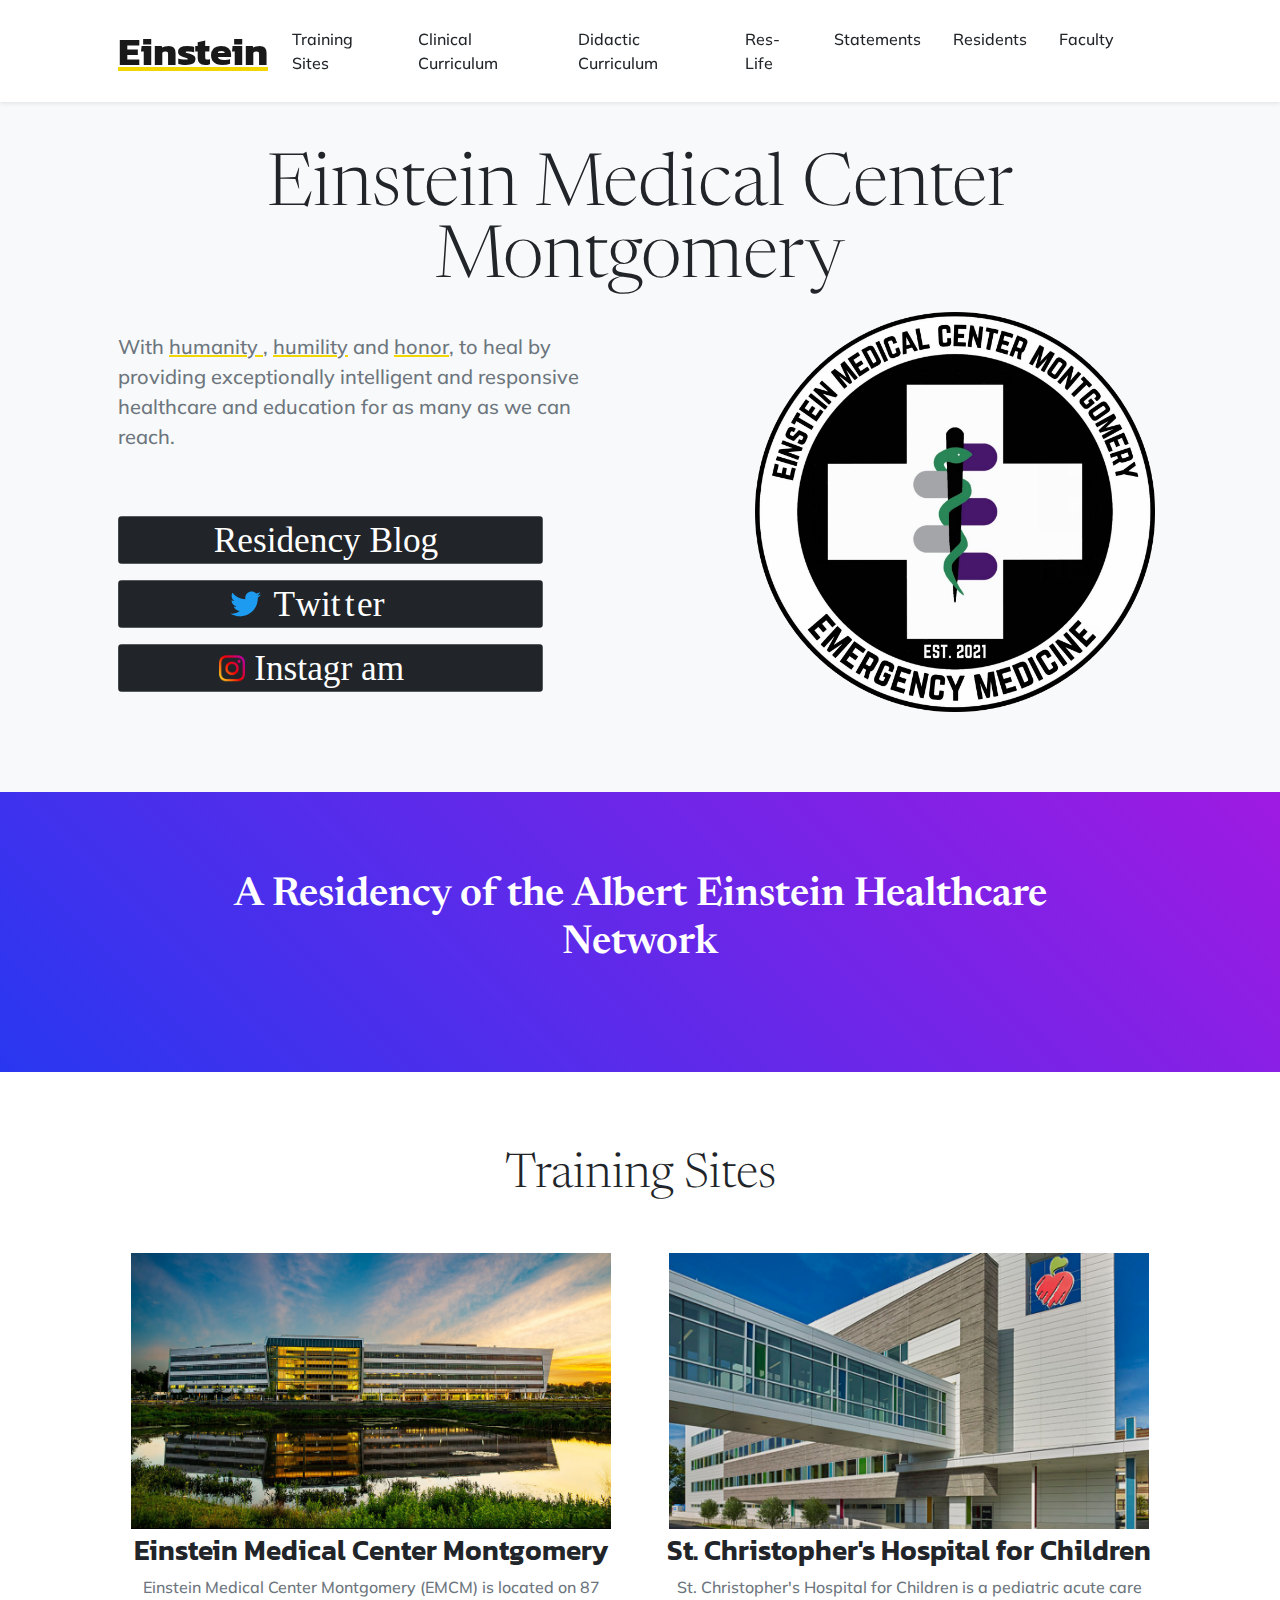
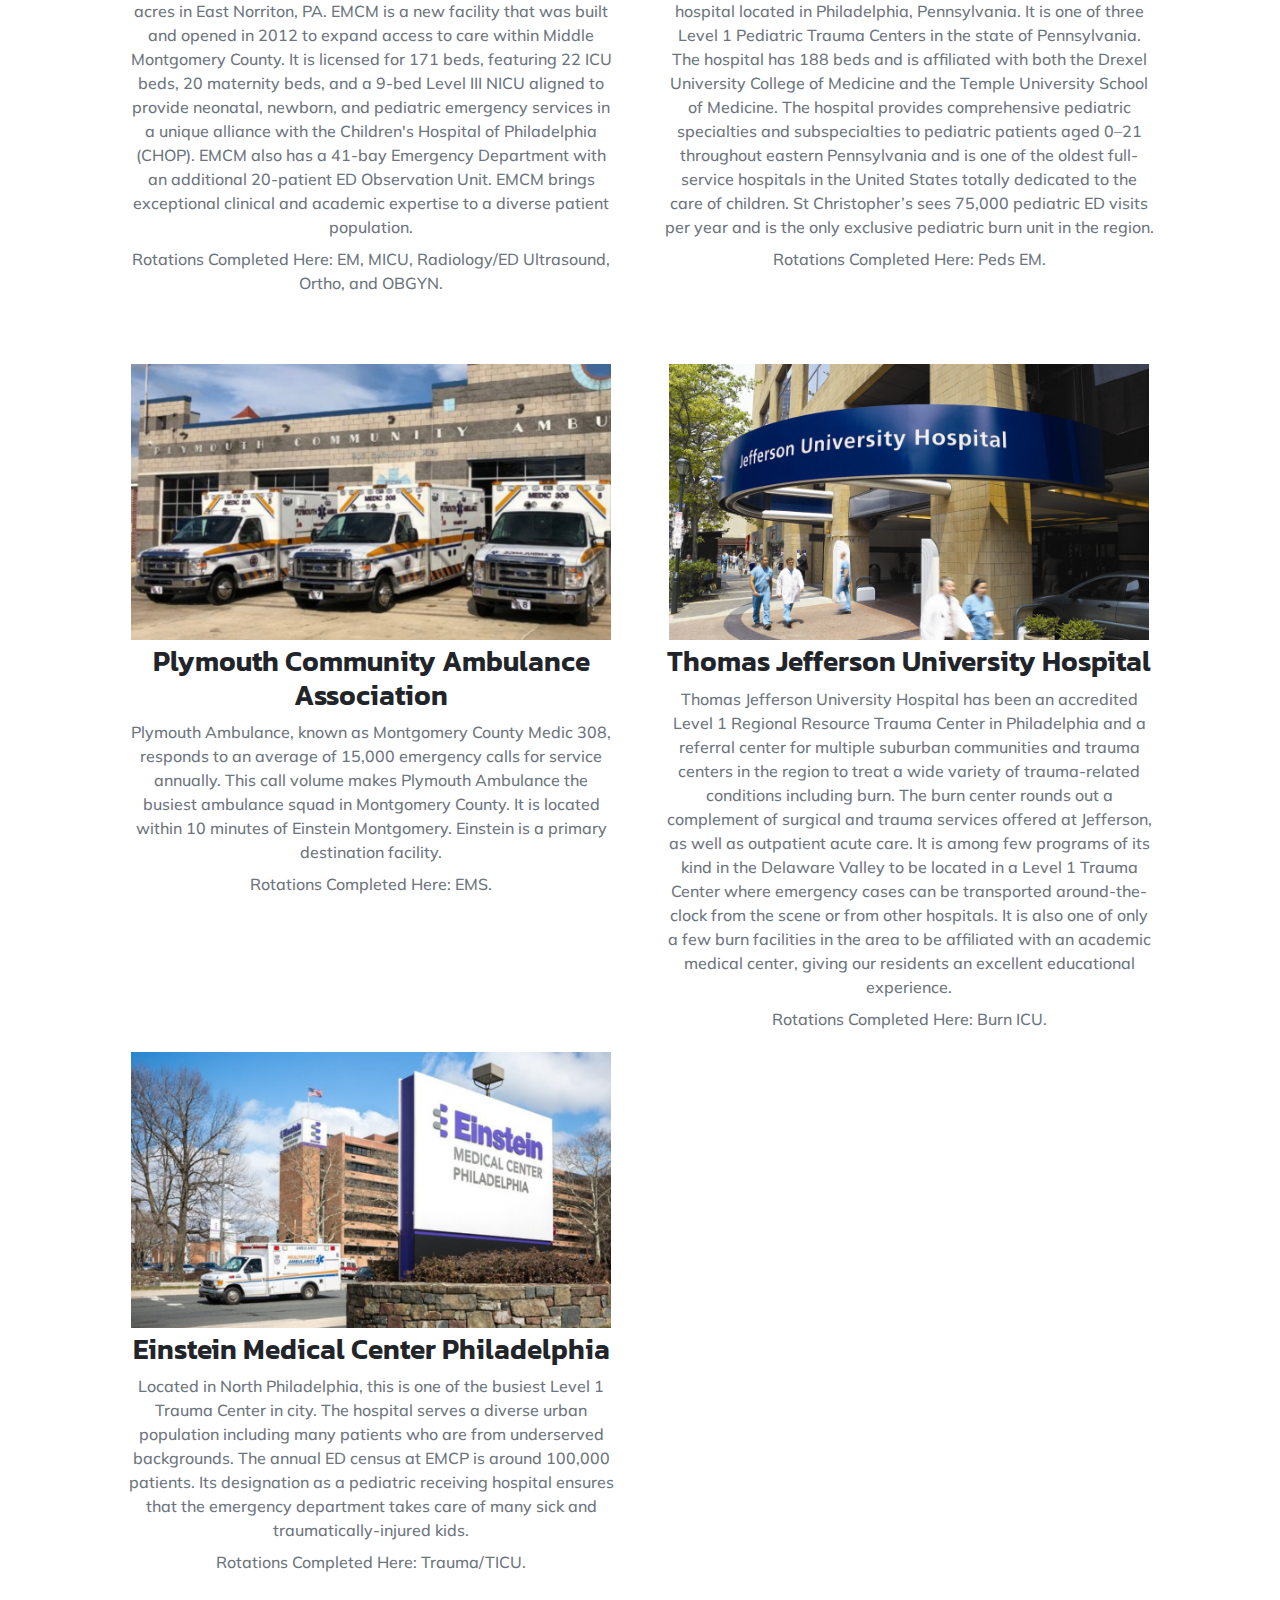
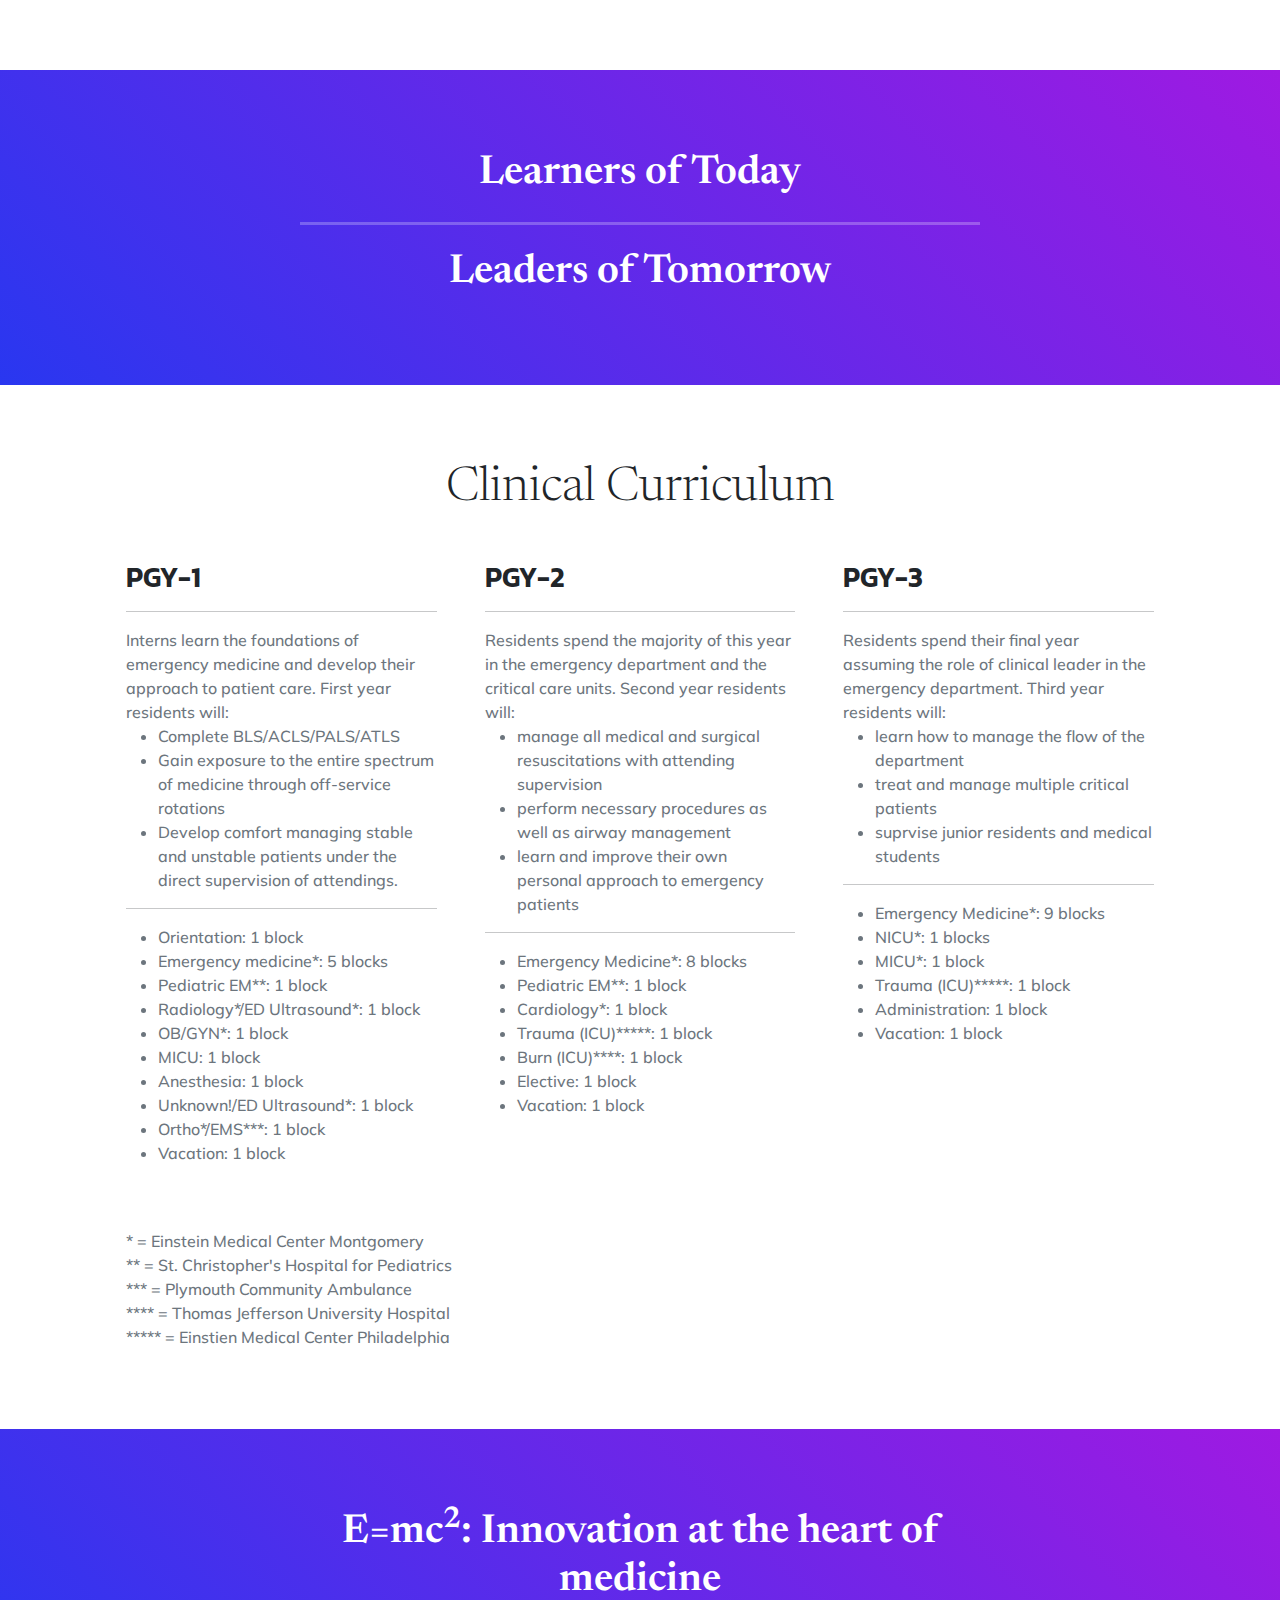
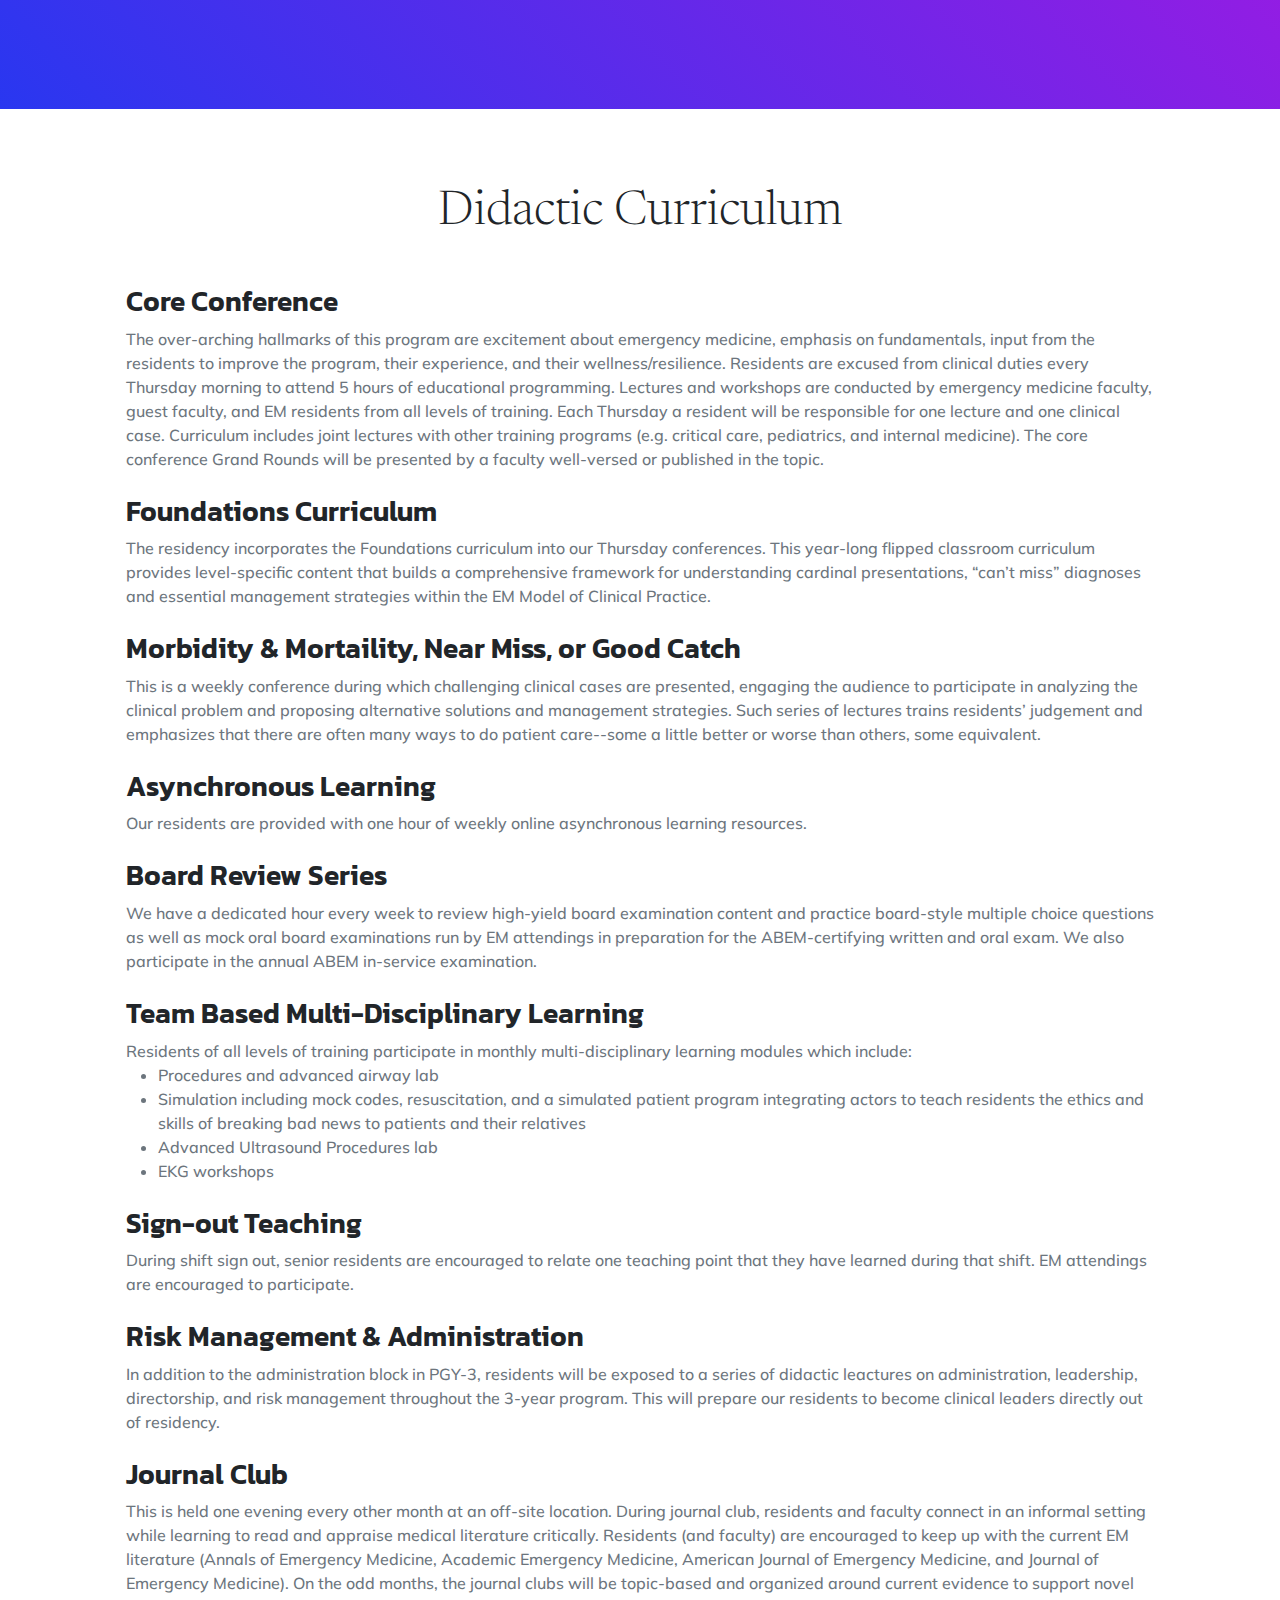
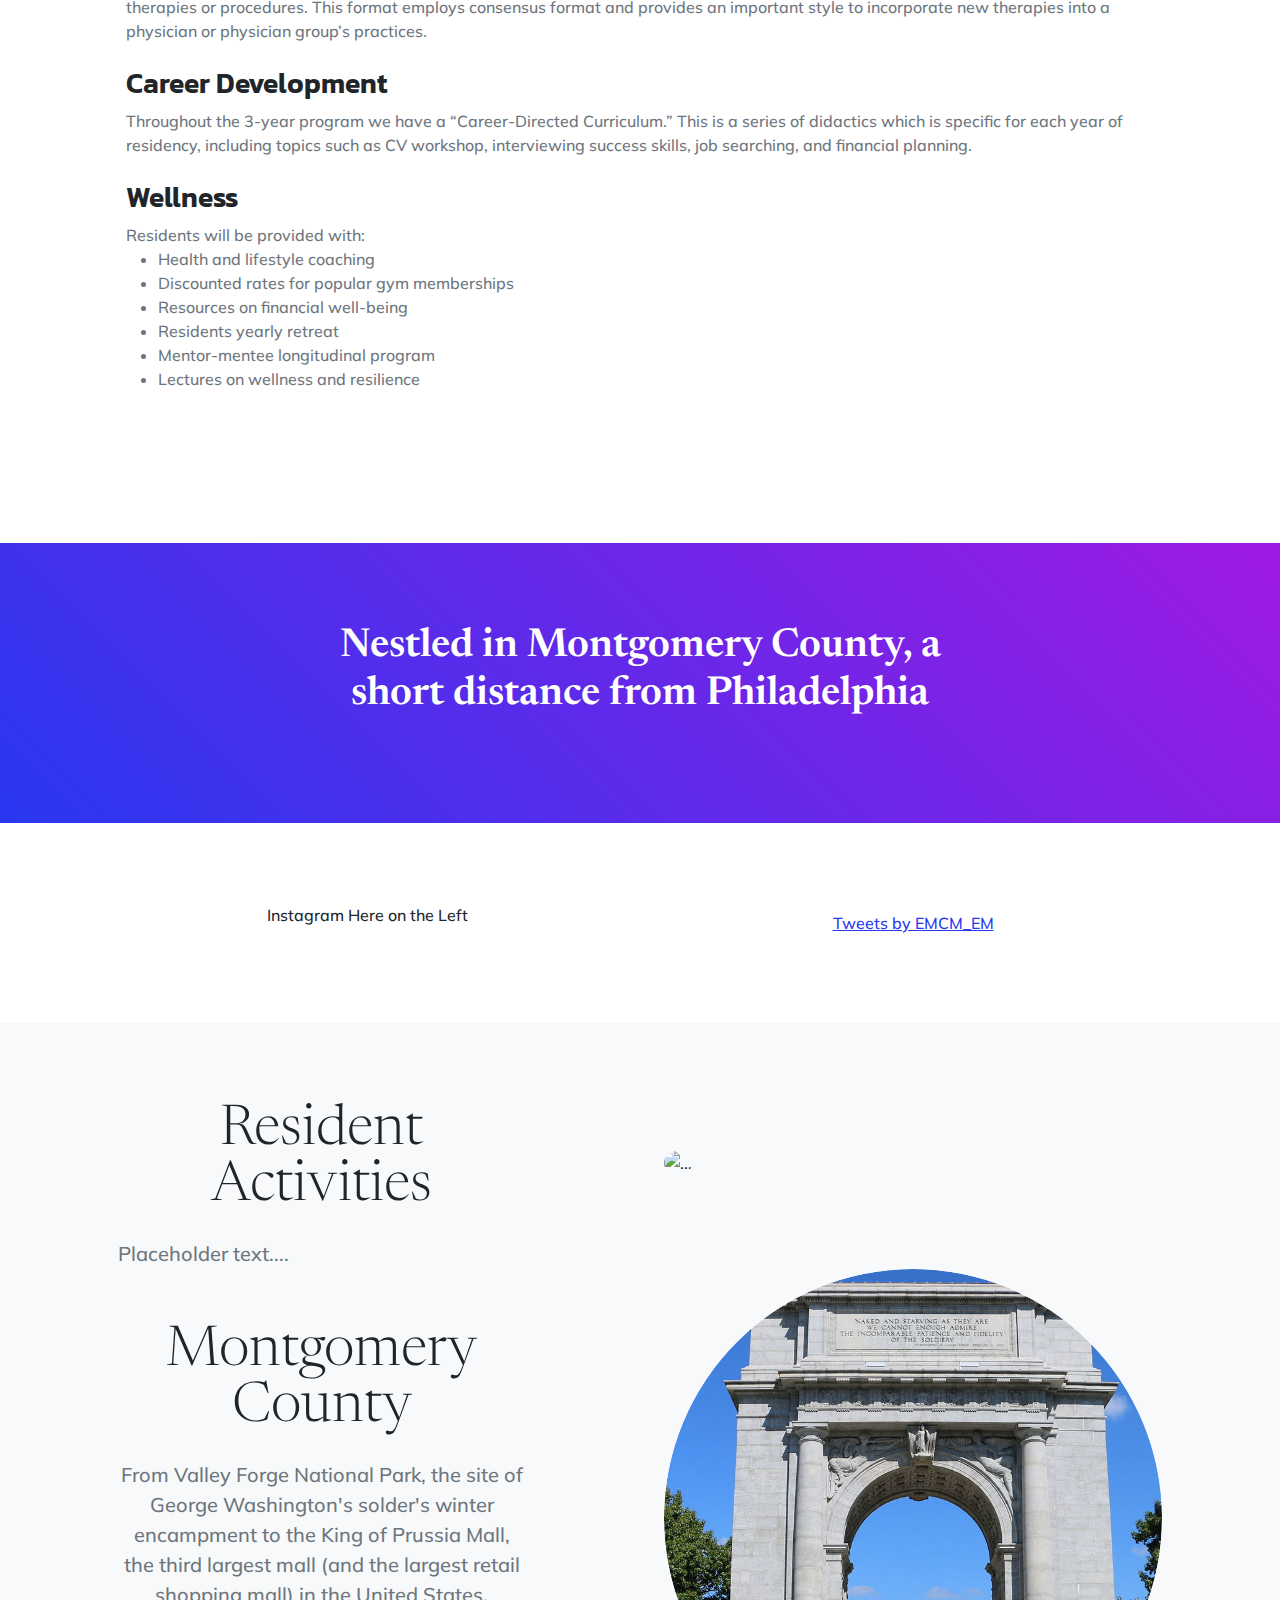
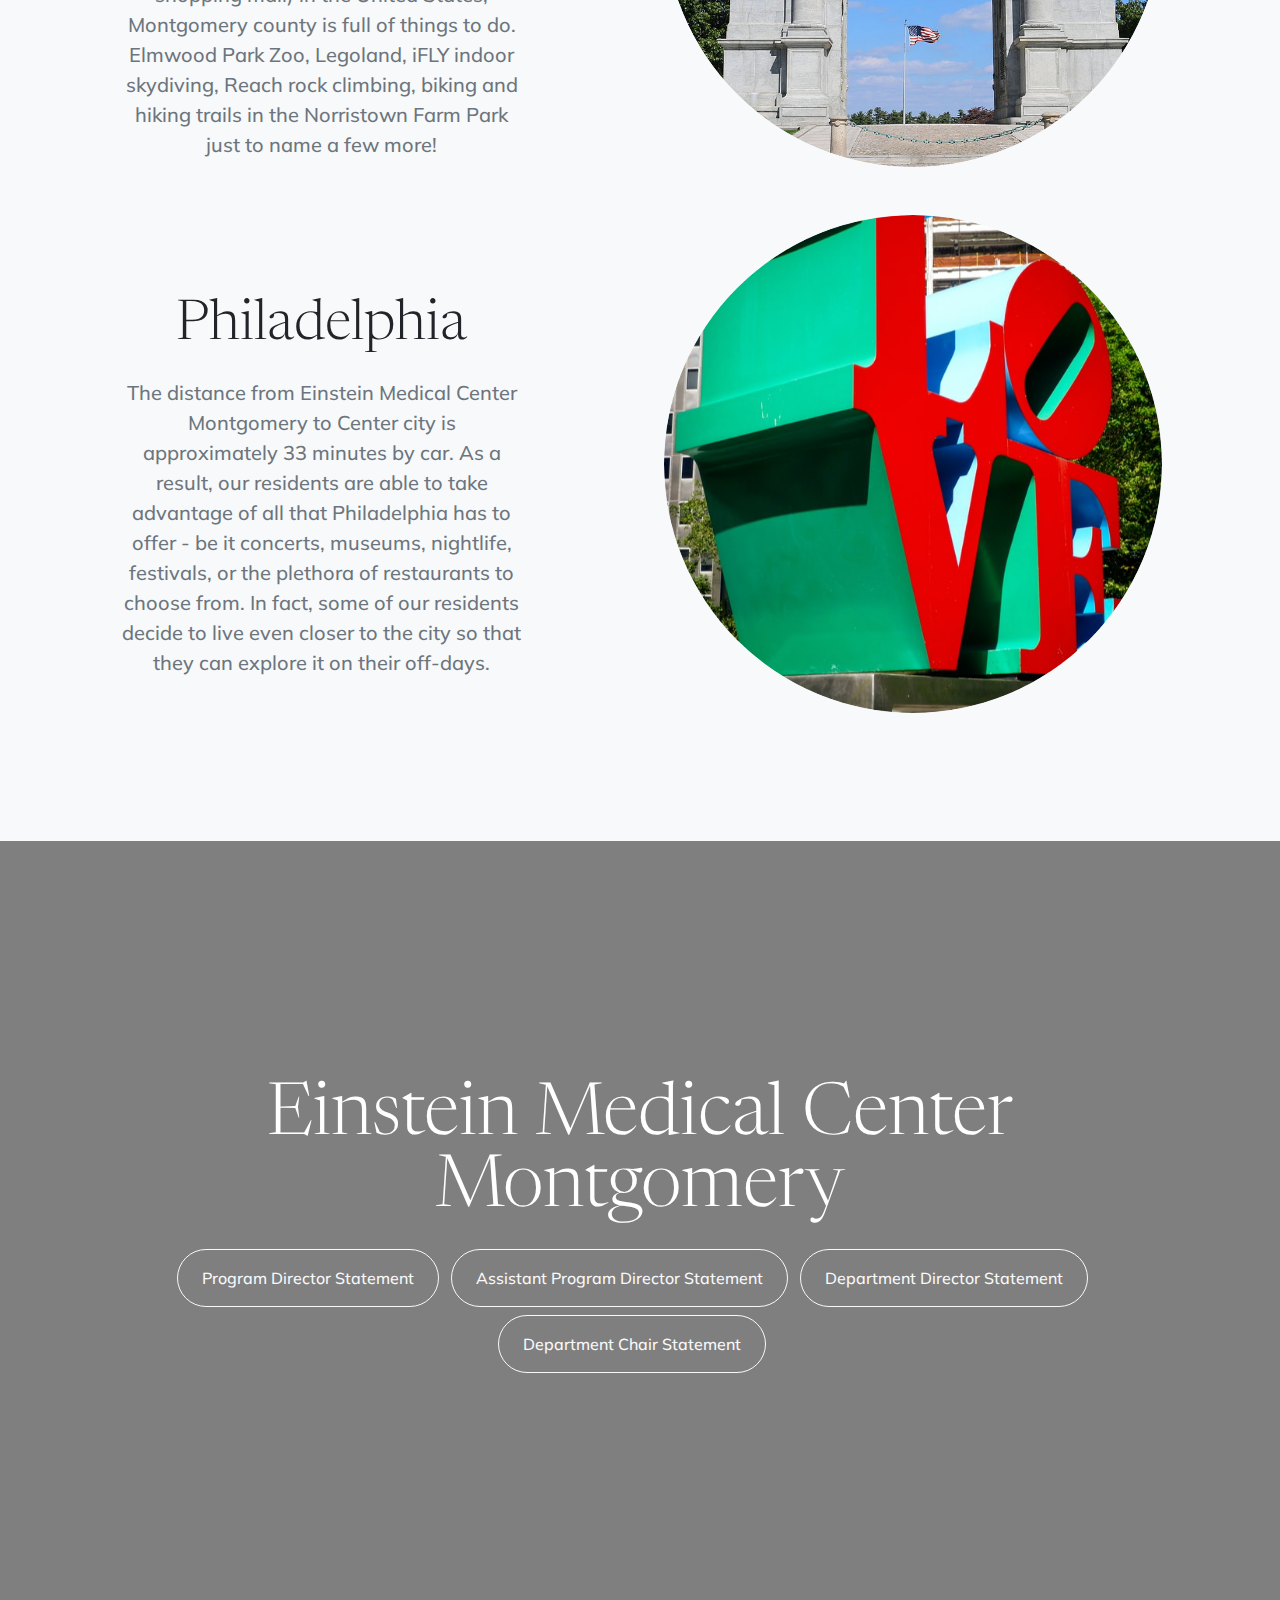
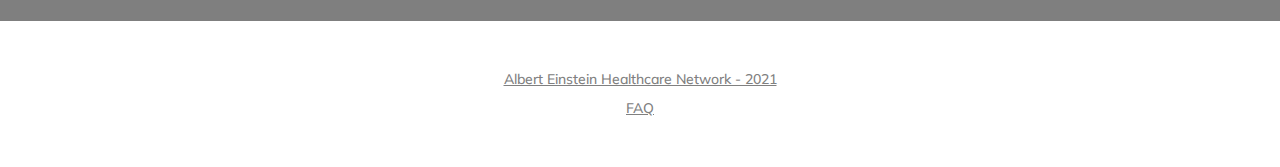
==== index.html @ 2ffd4c5f "Updated Pages and Links. Updated Res Photos" ====
<!DOCTYPE html>
<html lang="en">
    <head>
        <meta charset="utf-8" />
        <meta name="viewport" content="width=device-width, initial-scale=1, shrink-to-fit=no" />
        <meta name="description" content="" />
        <meta name="author" content="" />
        <title>Einstein</title>
        <link rel="icon" type="image/x-icon" href="assets/favicon.ico" />
        <!-- Bootstrap icons-->
        <link href="https://cdn.jsdelivr.net/npm/bootstrap-icons@1.5.0/font/bootstrap-icons.css" rel="stylesheet" />
        <!-- Google fonts-->
        <link rel="preconnect" href="https://fonts.gstatic.com" />
        <link href="https://fonts.googleapis.com/css2?family=Newsreader:ital,wght@0,600;1,600&amp;display=swap" rel="stylesheet" />
        <link href="https://fonts.googleapis.com/css2?family=Mulish:ital,wght@0,300;0,500;0,600;0,700;1,300;1,500;1,600;1,700&amp;display=swap" rel="stylesheet" />
        <link href="https://fonts.googleapis.com/css2?family=Kanit:ital,wght@0,400;1,400&amp;display=swap" rel="stylesheet" />
        <!-- Core theme CSS (includes Bootstrap)-->
        <link href="css/styles.css" rel="stylesheet" />
    </head>
    <body id="page-top">
        <!-- Navigation-->
        <nav class="navbar navbar-expand-lg navbar-light fixed-top shadow-sm" id="mainNav">
            <div class="container px-5">
                <a class="navbar-brand fw-bolder" href="#page-top">Einstein</a>
                <button class="navbar-toggler" type="button" data-bs-toggle="collapse" data-bs-target="#navbarResponsive" aria-controls="navbarResponsive" aria-expanded="false" aria-label="Toggle navigation">
                    Menu
                    <i class="bi-list"></i>
                </button>
                <div class="collapse navbar-collapse" id="navbarResponsive">
                    <ul class="navbar-nav ms-auto me-4 my-3 my-lg-0">
                        <li class="nav-item"><a class="nav-link me-lg-3" href="#trainingsites">Training Sites</a></li>
                        <li class="nav-item"><a class="nav-link me-lg-3" href="#clinicalcurriculum">Clinical Curriculum</a></li>
                        <li class="nav-item"><a class="nav-link me-lg-3" href="#didacticcurriculum">Didactic Curriculum</a></li>
                        <li class="nav-item"><a class="nav-link me-lg-3" href="#wellness">Res-Life</a></li>
                        <li class="nav-item"><a class="nav-link me-lg-3" href="#statements">Statements</a></li>
                        <li class="nav-item"><a class="nav-link me-lg-3" href="Residents/residents.html">Residents</a></li>
                        <li class="nav-item"><a class="nav-link me-lg-3" href="Faculty/faculty.html">Faculty</a></li>
                        <!--
                        <li class="nav-item dropdown"><a class="nav-link me-lg-3 dropdown-toggle" href="#" data-bs-toggle="dropdown">People</a>
                            <ul class="dropdown-menu">
                                <li class="nav-item dropdown-item"><a class="nav-link me-lg-3" href="Faculty/faculty.html">Faculty</a></li>
                                <li class="nav-item dropdown-item"><a class="nav-link me-lg-3" href="Residents/residents.html">Residents</a></li>
                            </ul>
                        </li>
                        -->
                    </ul>
                    <!--<button class="btn btn-primary rounded-pill px-3 mb-2 mb-lg-0" data-bs-toggle="modal" data-bs-target="#feedbackModal">
                        <span class="d-flex align-items-center">
                            <i class="bi-chat-text-fill me-2"></i>
                            <span class="small">Send Feedback</span>
                        </span>
                    </button>-->
                </div>
            </div>
        </nav>
        <!-- Main Einstein Logo-->
        <header class="masthead">
            <div class="container px-5">
                <div class="row gx-5 align-items-center">
                    <div class="col-lg-12">
                        <h1 class="display-2 lh-1 mb-3 text-center font-weight-bolder">Einstein Medical Center Montgomery</h1>
                    </div>
                    <div class="col-lg-6">
                        <!-- Masthead text and app badges-->
                        <div class="mb-5 mb-lg-0 text-center text-lg-start">
                            <!--<h1 class="display-1 lh-1 mb-3 text-justify font-weight-bold">Einstein Medical Center Montgomery </h1>-->
                            <p class="lead fw-normal text-muted mb-5">With <span class="k-yellow">humanity </span>, <span class="k-yellow">humility</span> and <span class="k-yellow">honor</span>, to heal by providing exceptionally intelligent and responsive healthcare and education for as many as we can reach.</p>
                            <div class="d-flex flex-column flex-lg-row align-items-center">
                                <a class="me-lg-3 mb-4 mb-lg-0" href="#!"><img class="app-badge rounded" src="assets/img/Untitled.svg" alt="..." /></a>
                            </div>
                            <div class="d-flex flex-column flex-lg-row align-items-center">
                                <a class="me-lg-3 mb-4 mb-lg-0" href="https://twitter.com/EMCM_EM"><img class="img-responsive app-badge rounded" src="assets/img/Untitled2.svg" alt="..." /></a>
                            </div>
                            <div class="d-flex flex-column flex-lg-row align-items-center">
                                <a class="me-lg-3 mb-4 mb-lg-0" href="https://instagram.com"><img class="img-responsive app-badge rounded" src="assets/img/Untitled3.svg" alt="..." /></a>
                            </div>
                        </div>
                    </div>
                    <!--<div class="col-lg-1">
                            This is blank section is intentionally left empty to allow for the logo image to be properly sized. There is probably a better way to do this, but after spending a few hours trying to figure it out. This was the simplest solution I came up with....I guess no longer needed b/c of the offset-lg-1 class in the section below.
                    </div>-->
                    <div class="col-lg-5 offset-lg-1">
                        <div class="logo-image">
                            <img src="assets/img/EinsteinLogoCircle.png" alt="Einstein Montgomery EM Logo" class="img-fluid" style="max-width:400px;">
                        </div>

                        <!-- Masthead device mockup feature
                        <div class="masthead-device-mockup">
                            <svg class="circle" viewBox="0 0 100 100" xmlns="http://www.w3.org/2000/svg">
                                <defs>
                                    <linearGradient id="circleGradient" gradientTransform="rotate(45)">
                                        <stop class="gradient-start-color" offset="0%"></stop>
                                        <stop class="gradient-end-color" offset="100%"></stop>
                                    </linearGradient>
                                </defs>
                                <circle cx="50" cy="50" r="50"></circle></svg>
                            <svg class="shape-1 d-none d-sm-block" viewBox="0 0 240.83 240.83" xmlns="http://www.w3.org/2000/svg">
                                <rect x="-32.54" y="78.39" width="305.92" height="84.05" rx="42.03" transform="translate(120.42 -49.88) rotate(45)"></rect>
                                <rect x="-32.54" y="78.39" width="305.92" height="84.05" rx="42.03" transform="translate(-49.88 120.42) rotate(-45)"></rect></svg>
                            <svg class="shape-2 d-none d-sm-block" viewBox="0 0 100 100" xmlns="http://www.w3.org/2000/svg"><circle cx="50" cy="50" r="50"></circle></svg>
                            <div class="device-wrapper">
                                <div class="device" data-device="iPhoneX" data-orientation="portrait" data-color="black">
                                    <div class="screen bg-black">
                                        <!-- PUT CONTENTS HERE:
                                        <!-- * * This can be a video, image, or just about anything else.
                                        <!-- * * Set the max width of your media to 100% and the height to
                                        <!-- * * 100% like the demo example below.
                                        <video muted="muted" autoplay="" loop="" style="max-width: 100%; height: 100%"><source src="assets/img/demo-screen.mp4" type="video/mp4" /></video>
                                    </div>
                                </div>
                            </div>
                        </div>-->
                    </div>
                </div>
            </div>
        </header>
        <!-- A residency of the Albert Einstein Healthcare Network-->
        <aside  id="trainingsites" class="text-center bg-gradient-primary-to-secondary">
            <div class="container px-5">
                <div class="row gx-5 justify-content-center">
                    <div class="col-xl-10">
                        <div class="class h2 fs-1 text-white mb-4">A Residency of the Albert Einstein Healthcare Network </div>
                    </div>
                </div>
            </div>
        </aside>
        <!-- Training Sites section-->
        <section>
            <div class="container px-5">
                <div class="row gx-5 align-items-center">
                    <div class="col-lg-12 mb-0 mb-lg-0">
                        <h2 class="display-5 lh-1 mb-5 text-center font-weight-bold">Training Sites </h2>
                    </div>
                    <div class="col-lg-12 order-lg-1 mb-5 mb-lg-0">
                        <div class="container-fluid px-2">
                            <div class="row gx-5">
                                <div class="col-md-6 mb-5">
                                    <!-- Feature item-->
                                    <div class="text-center">
                                        <img src="assets/img/EMCM_Hospital.png" alt="EMCM Hospital" class="img-thumbnail">
                                        <h3 class="font-alt">Einstein Medical Center Montgomery</h3>
                                        <p class="text-muted mb-0">Einstein Medical Center Montgomery (EMCM) is located on 87 acres in East Norriton, PA. EMCM is a new facility that was built and opened in 2012 to expand access to care within Middle Montgomery County. It is licensed for 171 beds, featuring 22 ICU beds, 20 maternity beds, and a 9-bed Level III NICU aligned to provide neonatal, newborn, and pediatric emergency services in a unique alliance with the Children's Hospital of Philadelphia (CHOP). EMCM also has a 41-bay Emergency Department with an additional 20-patient ED Observation Unit. EMCM brings exceptional clinical and academic expertise to a diverse patient population.</p>
                                        <p class="text-muted mt-2">Rotations Completed Here: EM, MICU, Radiology/ED Ultrasound, Ortho, and OBGYN.</p>
                                    </div>
                                </div>
                                <div class="col-md-6 mb-5">
                                    <!-- Feature item-->
                                    <div class="text-center">
                                        <img src="assets/img/St.Christopher_Hospital.png" alt="St. Christopher's Hospital" class="img-thumbnail">
                                        <h3 class="font-alt">St. Christopher's Hospital for Children</h3>
                                        <p class="text-muted mb-0">St. Christopher's Hospital for Children is a pediatric acute care hospital located in Philadelphia, Pennsylvania. It is one of three Level 1 Pediatric Trauma Centers in the state of Pennsylvania. The hospital has 188 beds and is affiliated with both the Drexel University College of Medicine and the Temple University School of Medicine. The hospital provides comprehensive pediatric specialties and subspecialties to pediatric patients aged 0–21 throughout eastern Pennsylvania and is one of the oldest full-service hospitals in the United States totally dedicated to the care of children. St Christopher’s sees 75,000 pediatric ED visits per year and is the only exclusive pediatric burn unit in the region.</p>
                                        <p class="text-muted mt-2">Rotations Completed Here: Peds EM.</p>
                                    </div>
                                </div>
                            </div>
                            <div class="row gx-5">
                                <div class="col-md-6 mb-5"> <!-- removed "mb-md-0" -->
                                    <!-- Feature item-->
                                    <div class="text-center">
                                        <img src="assets/img/PlymouthCommunityAmbulance.png" alt="Plymouth Community Ambulance Association" class="img-thumbnail">
                                        <h3 class="font-alt">Plymouth Community Ambulance Association</h3>
                                        <p class="text-muted mb-0">Plymouth Ambulance, known as Montgomery County Medic 308, responds to an average of 15,000 emergency calls for service annually. This call volume makes Plymouth Ambulance the busiest ambulance squad in Montgomery County. It is located within 10 minutes of Einstein Montgomery. Einstein is a primary destination facility.</p>
                                        <p class="text-muted mt-2">Rotations Completed Here: EMS.</p>
                                    </div>
                                </div>
                                <div class="col-md-6">
                                    <!-- Feature item-->
                                    <div class="text-center">
                                        <img src="assets/img/TJUH.png" alt="Thomas Jefferson University Hospital" class="img-thumbnail">
                                        <h3 class="font-alt">Thomas Jefferson University Hospital</h3>
                                        <p class="text-muted mb-0">Thomas Jefferson University Hospital has been an accredited Level 1 Regional Resource Trauma Center in Philadelphia and a referral center for multiple suburban communities and trauma centers in the region to treat a wide variety of trauma-related conditions including burn. The burn center rounds out a complement of surgical and trauma services offered at Jefferson, as well as outpatient acute care. It is among few programs of its kind in the Delaware Valley to be located in a Level 1 Trauma Center where emergency cases can be transported around-the-clock from the scene or from other hospitals. It is also one of only a few burn facilities in the area to be affiliated with an academic medical center, giving our residents an excellent educational experience.</p>
                                        <p class="text-muted mt-2">Rotations Completed Here: Burn ICU.</p>
                                    </div>
                                </div>
                            </div>

                            <div class="row gx-5">
                                <div class="col-md-6 mb-5 mb-md-0">
                                    <!-- Feature item-->
                                    <div class="text-center">
                                        <img src="assets/img/EinsteinPhiladelphia.png" alt="Einstein Medical Center Philadelphia" class="img-thumbnail">
                                        <h3 class="font-alt">Einstein Medical Center Philadelphia</h3>
                                        <p class="text-muted mb-0">Located in North Philadelphia, this is one of the busiest Level 1 Trauma Center in city. The hospital serves a diverse urban population including many patients who are from underserved backgrounds. The annual ED census at EMCP is around 100,000 patients. Its designation as a pediatric receiving hospital ensures that the emergency department takes care of many sick and traumatically-injured kids.</p>
                                        <p class="text-muted mt-2">Rotations Completed Here: Trauma/TICU.</p>
                                    </div>
                                </div>
                                <!--
                                <div class="col-md-6">
                                    <div class="text-center">
                                        <i class="bi-patch-check icon-feature text-gradient d-block mb-3"></i>
                                        <h3 class="font-alt">Children's Hospital of Philadelphia</h3>
                                        <p class="text-muted mb-0">Tox?</p>
                                    </div>
                                </div>-->
                            </div>
                            <!--
                            <div class="row gx-5">
                                <div class="col-md-6">
                                    <div class="text-center">
                                        <i class="bi-patch-check icon-feature text-gradient d-block mb-3"></i>
                                        <h3 class="font-alt">Will's Eye</h3>
                                        <p class="text-muted mb-0">Optho?</p>
                                    </div>
                                </div>
                            </div>-->
                        </div>
                    </div>
                </div>
            </div>
        </section>
        <!--Learners of Today; Leaders of Tomorrow-->
        <aside id="clinicalcurriculum" class="text-center bg-gradient-primary-to-secondary">
            <div class="container px-5">
                <div class="row gx-5 justify-content-center">
                    <div class="col-xl-8">
                        <div class="h2 fs-1 text-white mb-4">Learners of Today</div>
                        <div class="h2 fs-1 text-white"> <hr style="height: 0.2rem;"></div>
                        <div class="h2 fs-1 text-white mt-4">Leaders of Tomorrow</div>
                        <!--<img src="assets/img/tnw-logo.svg" alt="..." style="height: 3rem" />-->
                    </div>
                </div>
            </div>
        </aside>
        <!-- Clinical Curriculum section-->
        <section>
            <div class="container px-5">
                <div class="row gx-5 align-items-center">
                    <div class="col-lg-12 mb-0 mb-lg-0">
                        <h2 class="display-5 lh-1 mb-5 text-center font-weight-bold">Clinical Curriculum</h2>
                    </div>
                    <div class="col-lg-12 order-lg-1 mb-5 mb-lg-0">
                        <div class="container-fluid px-2">
                            <div class="row gx-5">
                                <div class="col-md-4 mb-5">
                                    <div class="text-justify">
                                        <h3 class="font-alt">PGY-1</h3>
                                    </div>
                                    <div class="text-justify">
                                        <hr>
                                    </div>
                                    <div class="text-justify">
                                        <p class="text-muted mb-0">Interns learn the foundations of emergency medicine and develop their approach to patient care. First year residents will:</p>
                                        <ul class="text-muted mb-0">
                                            <li>Complete BLS/ACLS/PALS/ATLS</li>
                                            <li>Gain exposure to the entire spectrum of medicine through off-service rotations</li>
                                            <li>Develop comfort managing stable and unstable patients under the direct supervision of attendings.</li>
                                        </ul>
                                    </div>
                                    <div class="text-justify">
                                        <hr>
                                    </div>
                                    <div class="text-muted mb-0">
                                        <ul>
                                            <li>Orientation: 1 block</li>
                                            <li>Emergency medicine*: 5 blocks</li>
                                            <li>Pediatric EM**: 1 block</li>
                                            <li>Radiology*/ED Ultrasound*: 1 block</li>
                                            <li>OB/GYN*: 1 block</li>
                                            <li>MICU: 1 block</li>
                                            <li>Anesthesia: 1 block</li>
                                            <li>Unknown!/ED Ultrasound*: 1 block</li>
                                            <li>Ortho*/EMS***: 1 block</li>
                                            <li>Vacation: 1 block</li>
                                        </ul>
                                    </div>
                                </div>
                                <div class="col-md-4 mb-5">
                                    <div class="text-justify">
                                        <h3 class="font-alt">PGY-2</h3>
                                    </div>
                                    <div class="text-justify">
                                        <hr>
                                    </div>
                                    <div class="text-justify">
                                        <p class="text-muted mb-0">Residents spend the majority of this year in the emergency department and the critical care units. Second year residents will:</p>
                                        <ul class="text-muted mb-0">
                                            <li>manage all medical and surgical resuscitations with attending supervision</li>
                                            <li>perform necessary procedures as well as airway management</li>
                                            <li>learn and improve their own personal approach to emergency patients</li>
                                        </ul>
                                    </div>
                                    <div class="text-justify">
                                        <hr>
                                    </div>
                                    <div class="text-muted mb-0">
                                        <ul class="text-muted mb-0">
                                            <li>Emergency Medicine*: 8 blocks</li>
                                            <li>Pediatric EM**: 1 block</li>
                                            <li>Cardiology*: 1 block</li>
                                            <li>Trauma (ICU)*****: 1 block</li>
                                            <li>Burn (ICU)****: 1 block</li>
                                            <li>Elective: 1 block</li>
                                            <li>Vacation: 1 block</li>
                                        </ul>
                                    </div>
                                </div>
                                <div class="col-md-4 mb-5">
                                    <div class="text-justify">
                                        <h3 class="font-alt">PGY-3</h3>
                                    </div>
                                    <div class="text-justify">
                                        <hr>
                                    </div>
                                    <div class="text-justify">
                                        <p class="text-muted mb-0">Residents spend their final year assuming the role of clinical leader in the emergency department. Third year residents will:</p>
                                        <ul class="text-muted mb-0">
                                            <li>learn how to manage the flow of the department</li>
                                            <li>treat and manage multiple critical patients</li>
                                            <li>suprvise junior residents and medical students</li>
                                        </ul>
                                    </div>
                                    <div class="text-justify">
                                        <hr>
                                    </div>
                                    <div class="text-muted mb-0">
                                        <ul class="text-muted mb-0">
                                            <li>Emergency Medicine*: 9 blocks</li>
                                            <li>NICU*: 1 blocks</li>
                                            <li>MICU*: 1 block</li>
                                            <li>Trauma (ICU)*****: 1 block</li>
                                            <li>Administration: 1 block</li>
                                            <li>Vacation: 1 block</li>
                                        </ul>
                                    </div>
                                </div>
                            </div>
                            <div class="row gx-5">
                                <div class="col-md-12">
                                    <div class="text-muted">
                                        <p class="mb-0">* = Einstein Medical Center Montgomery</p>
                                        <p class="mb-0">** = St. Christopher's Hospital for Pediatrics</p>
                                        <p class="mb-0">*** = Plymouth Community Ambulance</p>
                                        <p class="mb-0">**** = Thomas Jefferson University Hospital</p>
                                        <p class="mb-0">***** = Einstien Medical Center Philadelphia</p>
                                    </div>
                                </div>
                            </div>
                        </div>
                    </div>
                </div>
            </div>
        </section>
        <!-- E=mc^2 Innovation is the heart of our program -->
        <aside id="didacticcurriculum" class="text-center bg-gradient-primary-to-secondary">
            <div class="container px-5">
                <div class="row gx-5 justify-content-center">
                    <div class="col-xl-8">
                        <div class="h2 fs-1 text-white mb-4">E=mc<sup>2</sup>: Innovation at the heart of medicine</div>
                        <!--<img src="assets/img/tnw-logo.svg" alt="..." style="height: 3rem" />-->
                    </div>
                </div>
            </div>
        </aside>
        <!--Didactic Curriculum Section -->
        <section>
            <div class="container px-5">
                <div class="row gx-5 align-items-center">
                    <div class="col-lg-12 mb-0 mb-lg-0">
                        <h2 class="display-5 lh-1 mb-5 text-center font-weight-bold">Didactic Curriculum</h2>
                    </div>
                    <div class="col-lg-12 order-lg-1 mb-5 mb-lg-0">
                        <div class="container-fluid px-2">
                            <div class="row gx-5">
                                <div class="col-md-12 mb-5">
                                    <div class="text-justify">
                                        <h3 class="font-alt">Core Conference</h3>
                                    </div>
                                    <div class="text-justify">
                                        <p class="text-muted mb-4">The over-arching hallmarks of this program are excitement about emergency medicine, emphasis on fundamentals, input from the residents to improve the program, their experience, and their wellness/resilience. Residents are excused from clinical duties every Thursday morning to attend 5 hours of educational programming. Lectures and workshops are conducted by emergency medicine faculty, guest faculty, and EM residents from all levels of training. Each Thursday a resident will be responsible for one lecture and one clinical case. Curriculum includes joint lectures with other training programs (e.g. critical care, pediatrics, and internal medicine). The core conference Grand Rounds will be presented by a faculty well-versed or published in the topic.</p>
                                    </div>
                                    <div class="text-justify">
                                        <h3 class="font-alt">Foundations Curriculum</h3>
                                    </div>
                                    <div class="text-justify">
                                        <p class="text-muted mb-4">The residency incorporates the Foundations curriculum into our Thursday conferences. This year-long flipped classroom curriculum provides level-specific content that builds a comprehensive framework for understanding cardinal presentations, “can’t miss” diagnoses and essential management strategies within the EM Model of Clinical Practice.</p>
                                    </div>
                                    <div class="text-justify">
                                        <h3 class="font-alt">Morbidity & Mortaility, Near Miss, or Good Catch</h3>
                                    </div>
                                    <div class="text-justify">
                                        <p class="text-muted mb-4">This is a weekly conference during which challenging clinical cases are presented, engaging the audience to participate in analyzing the clinical problem and proposing alternative solutions and management strategies.  Such series of lectures trains residents’ judgement and emphasizes that there are often many ways to do patient care--some a little better or worse than others, some equivalent.</p>
                                    </div>
                                    <div class="text-justify">
                                        <h3 class="font-alt">Asynchronous Learning</h3>
                                    </div>
                                    <div class="text-justify">
                                        <p class="text-muted mb-4">Our residents are provided with one hour of weekly online asynchronous learning resources.</p>
                                    </div>
                                    <div class="text-justify">
                                        <h3 class="font-alt">Board Review Series</h3>
                                    </div>
                                    <div class="text-justify">
                                        <p class="text-muted mb-4">We have a dedicated hour every week to review high-yield board examination content and practice board-style multiple choice questions as well as mock oral board examinations run by EM attendings in preparation for the ABEM-certifying written and oral exam. We also participate in the annual ABEM in-service examination.</p>
                                    </div>
                                    <div class="text-justify">
                                        <h3 class="font-alt">Team Based Multi-Disciplinary Learning</h3>
                                    </div>
                                    <div class="text-justify">
                                        <p class="text-muted mb-0">Residents of all levels of training participate in monthly multi-disciplinary learning modules which include:</p>
                                        <ul class="text-muted mb-4">
                                            <li>Procedures and advanced airway lab</li>
                                            <li>Simulation including mock codes, resuscitation, and a simulated patient program integrating actors to teach residents the ethics and skills of breaking bad news to patients and their relatives</li>
                                            <li>Advanced Ultrasound Procedures lab</li>
                                            <li>EKG workshops</li>
                                        </ul>
                                    </div>
                                    <div class="text-justify">
                                        <h3 class="font-alt">Sign-out Teaching</h3>
                                    </div>
                                    <div class="text-justify">
                                        <p class="text-muted mb-4">During shift sign out, senior residents are encouraged to relate one teaching point that they have learned during that shift. EM attendings are encouraged to participate.</p>
                                    </div>
                                    <div class="text-justify">
                                        <h3 class="font-alt">Risk Management & Administration</h3>
                                    </div>
                                    <div class="text-justify">
                                        <p class="text-muted mb-4">In addition to the administration block in PGY-3, residents will be exposed to a series of didactic leactures on administration, leadership, directorship, and risk management throughout the 3-year program. This will prepare our residents to become clinical leaders directly out of residency.</p>
                                    </div>
                                    <div class="text-justify">
                                        <h3 class="font-alt">Journal Club</h3>
                                    </div>
                                    <div class="text-justify">
                                        <p class="text-muted mb-4">This is held one evening every other month at an off-site location. During journal club, residents and faculty connect in an informal setting while learning to read and appraise medical literature critically. Residents (and faculty) are encouraged to keep up with the current EM literature (Annals of Emergency Medicine, Academic Emergency Medicine, American Journal of Emergency Medicine, and Journal of Emergency Medicine). On the odd months, the journal clubs will be topic-based and organized around current evidence to support novel therapies or procedures. This format employs consensus format and provides an important style to incorporate new therapies into a physician or physician group’s practices.</p>
                                    </div>
                                    <div class="text-justify">
                                        <h3 class="font-alt">Career Development</h3>
                                    </div>
                                    <div class="text-justify">
                                        <p class="text-muted mb-4">Throughout the 3-year program we have a “Career-Directed Curriculum.” This is a series of didactics which is specific for each year of residency, including topics such as CV workshop, interviewing success skills, job searching, and financial planning.</p>
                                    </div>
                                    <div class="text-justify">
                                        <h3 class="font-alt">Wellness</h3>
                                    </div>
                                    <div class="text-justify">
                                        <p class="text-muted mb-0">Residents will be provided with:</p>
                                        <ul class="text-muted mb-4">
            <li>Health and lifestyle coaching</li>
            <li>Discounted rates for popular gym memberships</li>
            <li>Resources on financial well-being</li>
            <li>Residents yearly retreat</li>
            <li>Mentor-mentee longitudinal program</li>
            <li>Lectures on wellness and resilience</li>
                                        </ul>
                                    </div>
                                </div>
                            </div>
                        </div>
                    </div>
                </div>
            </div>
        </section>
        <!-- Nestled in Montgomery County, a short distance from Philadelphia-->
        <aside id="wellness" class="text-center bg-gradient-primary-to-secondary">
            <div class="container px-5">
                <div class="row gx-5 justify-content-center">
                    <div class="col-xl-8">
                        <div class="h2 fs-1 text-white mb-4">Nestled in Montgomery County, a short distance from Philadelphia</div>
                        <!--<img src="assets/img/tnw-logo.svg" alt="..." style="height: 3rem" />-->
                    </div>
                </div>
            </div>
        </aside>
        <!-- Instagram and Twitter -->
        <section>
            <div class="container px-5">
                <div class="row gx-5 align-items-center text-center">
                    <div class="col-md-6">
                        <p>Instagram Here on the Left</p>
                    </div>
                    <div class="col-md-6">
                        <a class="twitter-timeline" href="https://twitter.com/EMCM_EM">Tweets by EMCM_EM</a> <script async src="https://platform.twitter.com/widgets.js" charset="utf-8"></script>
                    </div>
                </div>
            </div>
        </section>
        <!-- Wellness & Life in MontCo/Philly -->
        <section class="bg-light">
            <div class="container px-5">
                <div class="row gx-5 align-items-center justify-content-center justify-content-lg-between">
                    <div class="col-12 col-lg-5">
                        <h2 class="display-4 lh-1 mb-4 text-center">Resident Activities</h2>
                        <p class="lead fw-normal text-muted mb-5 mb-lg-0">Placeholder text....</p>
                    </div>
                    <div class="col-sm-8 col-md-6">
                        <div class="px-5 px-sm-0 mb-5">
                            <img class="img-fluid rounded-circle" src="https://source.unsplash.com/u8Jn2rzYIps/900x900" alt="..." />
                        </div>
                    </div>
                </div>
                <div class="row gx-5 align-items-center justify-content-center justify-content-lg-between">
                    <div class="col-12 col-lg-5">
                        <h2 class="display-4 lh-1 mb-4 text-center">Montgomery County</h2>
                        <p class="lead fw-normal text-muted mb-5 mb-lg-0 text-center">From Valley Forge National Park, the site of George Washington's solder's winter encampment to the King of Prussia Mall, the third largest mall (and the largest retail shopping mall) in the United States, Montgomery county is full of things to do. Elmwood Park Zoo, Legoland, iFLY indoor skydiving, Reach rock climbing, biking and hiking trails in the Norristown Farm Park just to name a few more!</p>
                    </div>
                    <div class="col-sm-8 col-md-6">
                        <div class="px-5 px-sm-0 mb-5">
                            <img class="img-fluid rounded-circle" src="assets/img/ValleyForge.png" alt="Montco attractions" />
                        </div>
                    </div>
                </div>
                <div class="row gx-5 align-items-center justify-content-center justify-content-lg-between">
                    <div class="col-12 col-lg-5">
                        <h2 class="display-4 lh-1 mb-4 text-center">Philadelphia</h2>
                        <p class="lead fw-normal text-muted mb-5 mb-lg-0 text-center">The distance from Einstein Medical Center Montgomery to Center city is approximately 33 minutes by car. As a result, our residents are able to take advantage of all that Philadelphia has to offer - be it concerts, museums, nightlife, festivals, or the plethora of restaurants to choose from. In fact, some of our residents decide to live even closer to the city so that they can explore it on their off-days.</p>
                    </div>
                    <div class="col-sm-8 col-md-6">
                        <div class="px-5 px-sm-0 mb-5">
                            <img class="img-fluid rounded-circle" src="assets/img/NickFewings.png" alt="LOVE Sign" />
                            <!-- Image Credit: Photo by <a href="https://unsplash.com/@jannerboy62?utm_source=unsplash&utm_medium=referral&utm_content=creditCopyText">Nick Fewings</a> on <a href="https://unsplash.com/s/photos/philadelphia?utm_source=unsplash&utm_medium=referral&utm_content=creditCopyText">Unsplash</a> -->
                        </div>
                    </div>
                </div>
            </div>
        </section>
        <!-- Director Statements-->
        <section class="cta" id="statements">
            <div class="cta-content">
                <div class="container px-5">
                    <div class="row">
                        <div class="col-lg-12">
                            <h2 class="text-white display-2 lh-1 mb-4 text-center">
                                Einstein Medical Center Montgomery
                                <br />
                            </h2>
                        </div>
                        <div class="row">
                            <div class="col-md-12 text-center">
                                <a class="btn btn-outline-light py-3 px-4 rounded-pill mb-2" style="margin-left:0.5rem;" href="PDStatement/pdstatement.html" target="_blank">Program Director Statement</a>
                                <a class="btn btn-outline-light py-3 px-4 rounded-pill mb-2" style="margin-left:0.5rem;" href="" target="_blank">Assistant Program Director Statement</a>
                                <a class="btn btn-outline-light py-3 px-4 rounded-pill mb-2" style="margin-left:0.5rem;" href="" target="_blank">Department Director Statement</a>
                                <a class="btn btn-outline-light py-3 px-4 rounded-pill mb-2" style="margin-left:0.5rem;" href="DCStatement/dcstatement.html" target="_blank">Department Chair Statement</a>
                            </div>
                        </div>
                    </div>
                </div>
            </div>
        </section>
        <!-- App badge section-->
        <!--
        <aside class="text-center bg-gradient-primary-to-secondary">
            <div class="container px-5">
                <div class="row gx-5 justify-content-center">
                    <div class="col-xl-8">
                        <div class="h2 fs-1 text-white mb-4">Nestled in Montgomery County, a short distance from Philadelphia</div>
                        <!--<img src="assets/img/tnw-logo.svg" alt="..." style="height: 3rem" />
                    </div>
                </div>
            </div>
        </aside>
        <section class="bg-gradient-primary-to-secondary" id="download">
            <div class="container px-5">
                <h2 class="text-center text-white font-alt mb-4">Get the app now!</h2>
                <div class="d-flex flex-column flex-lg-row align-items-center justify-content-center">
                    <a class="me-lg-3 mb-4 mb-lg-0" href="#!"><img class="app-badge" src="assets/img/google-play-badge.svg" alt="..." /></a>
                    <a href="#!"><img class="app-badge" src="assets/img/app-store-badge.svg" alt="..." /></a>
                </div>
            </div>
        </section> -->
        <!-- Footer-->
            <div class="container px-5 py-5 text-center">
                <div class="small" style="color:grey;">
                    <div class="mb-2"><a href="https://www.einstein.edu/" style="color:grey;">Albert Einstein Healthcare Network - 2021</a>
                    </div>
                    <div> <a href="www.google.com" style="color:grey;">FAQ</a>
                    </div>
                </div>
            </div>
        <!--<footer class="bg-black text-center py-5">
            <div class="container px-5">
                <div class="text-white-50 small">
                    <div class="mb-2">Albert Einstein Healthcare Network - 2021 </div>
                    <div class="mb-2">Template Source: <a href="https://startbootstrap.com/theme/new-age"> Start Bootstrap LLC </a></div>
                    <div class="mb-2">Template Source License: <a href="https://github.com/startbootstrap/startbootstrap-new-age/blob/master/LICENSE">The MIT License </a></div>
                    <a href="#!">Privacy</a>
                    <span class="mx-1">&middot;</span>
                    <a href="#!">Terms</a>
                    <span class="mx-1">&middot;</span>
                    <a href="#!">FAQ</a>-->
                </div>
            </div>
        </footer>
        <!-- Feedback modal-->
        <div class="modal fade" id="feedbackModal" tabindex="-1" aria-labelledby="feedbackModalLabel" aria-hidden="true">
            <div class="modal-dialog modal-dialog-centered">
                <div class="modal-content">
                    <div class="modal-header bg-gradient-primary-to-secondary p-4">
                        <h5 class="modal-title font-alt text-white" id="feedbackModalLabel">Send feedback</h5>
                        <button class="btn-close btn-close-white" type="button" data-bs-dismiss="modal" aria-label="Close"></button>
                    </div>
                    <div class="modal-body border-0 p-4">
                        <form>
                            <div class="form-floating mb-4">
                                <input class="form-control" id="inputName" type="text" placeholder="Enter your name..." />
                                <label for="inputName">Name</label>
                            </div>
                            <div class="form-floating mb-4">
                                <input class="form-control" id="inputEmail" type="email" placeholder="name@example.com" />
                                <label for="inputEmail">Email address</label>
                            </div>
                            <div class="form-floating mb-4">
                                <input class="form-control" id="inputPhone" type="tel" placeholder="(123) 456-7890" />
                                <label for="inputPhone">Phone number</label>
                            </div>
                            <div class="form-floating mb-4">
                                <textarea class="form-control" id="inputMessage" placeholder="Enter your message here..." style="height: 10rem"></textarea>
                                <label for="inputMessage">Message</label>
                            </div>
                            <div class="d-grid"><button class="btn btn-primary rounded-pill py-3" type="submit">Submit</button></div>
                        </form>
                    </div>
                </div>
            </div>
        </div>
        <!-- Bootstrap core JS-->
        <script src="https://cdn.jsdelivr.net/npm/bootstrap@5.0.1/dist/js/bootstrap.bundle.min.js"></script>
        <!-- Core theme JS-->
        <script src="js/scripts.js"></script>
    </body>
</html>
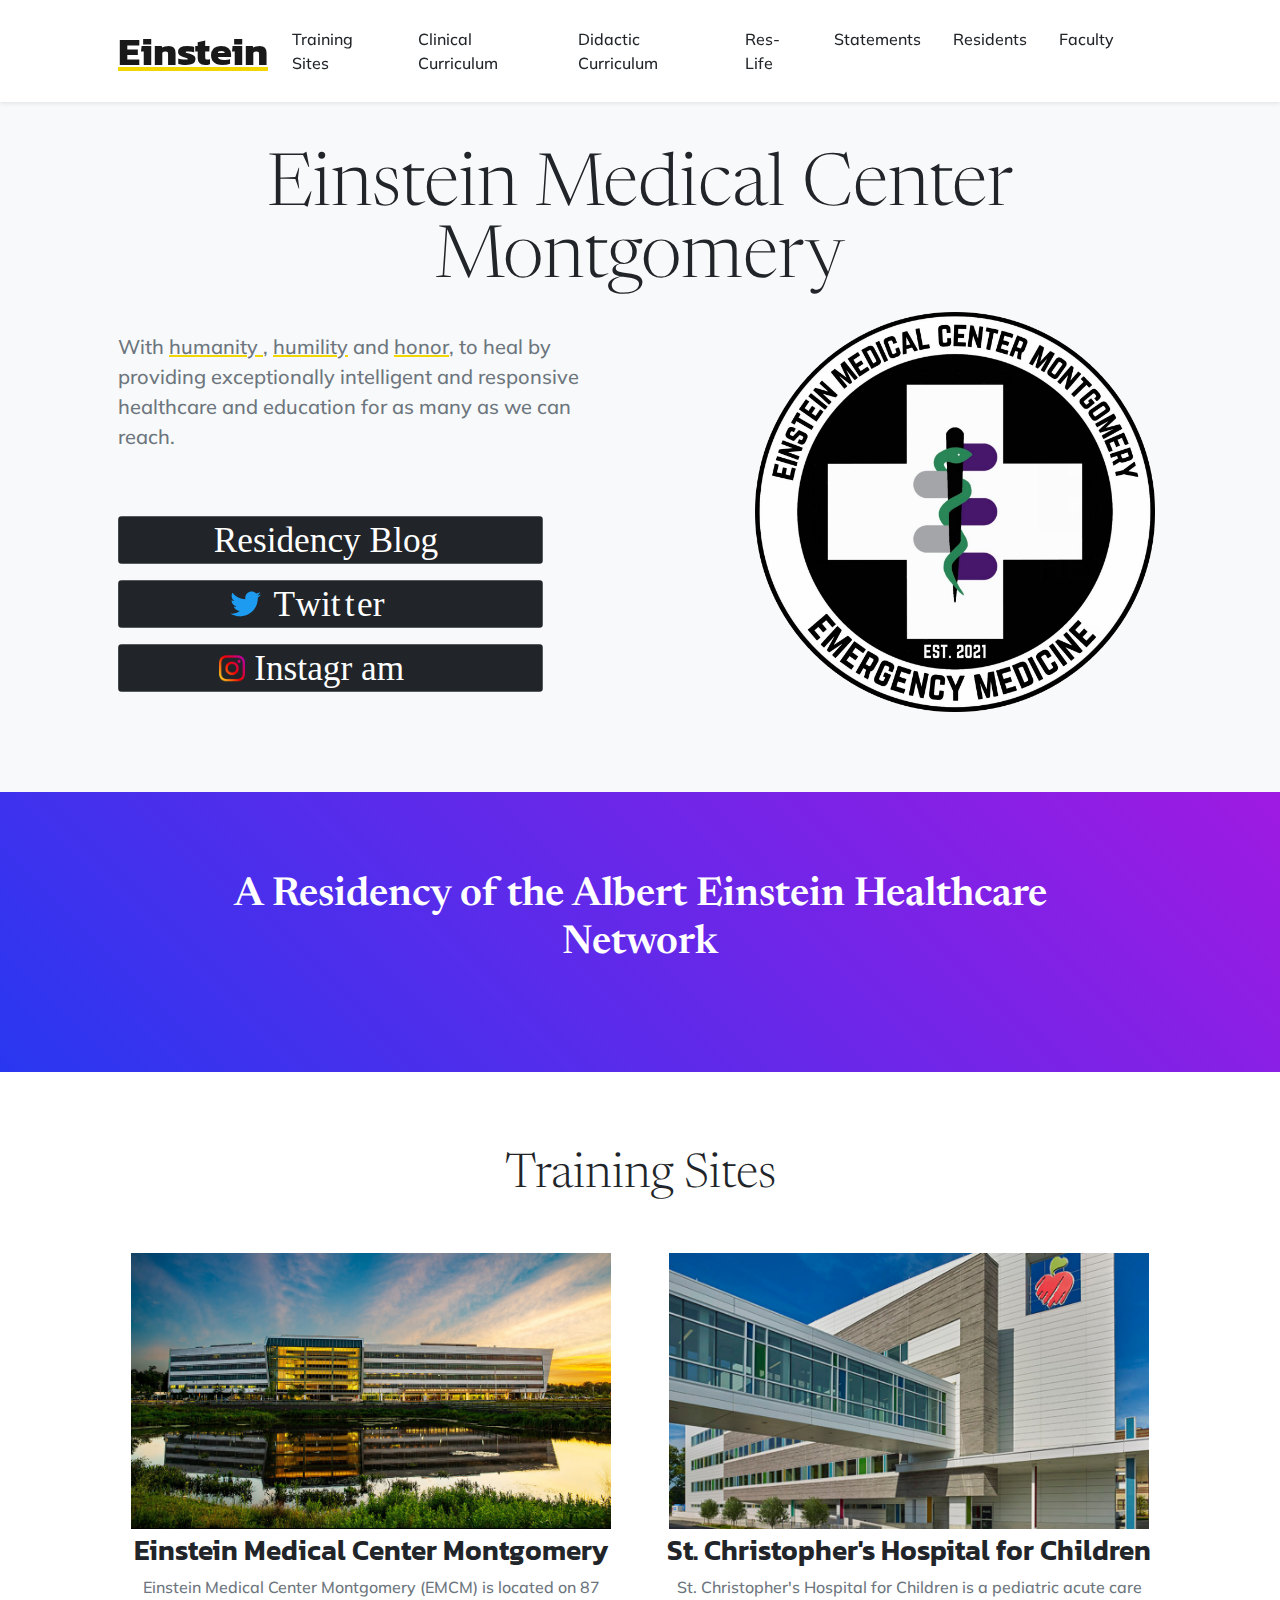
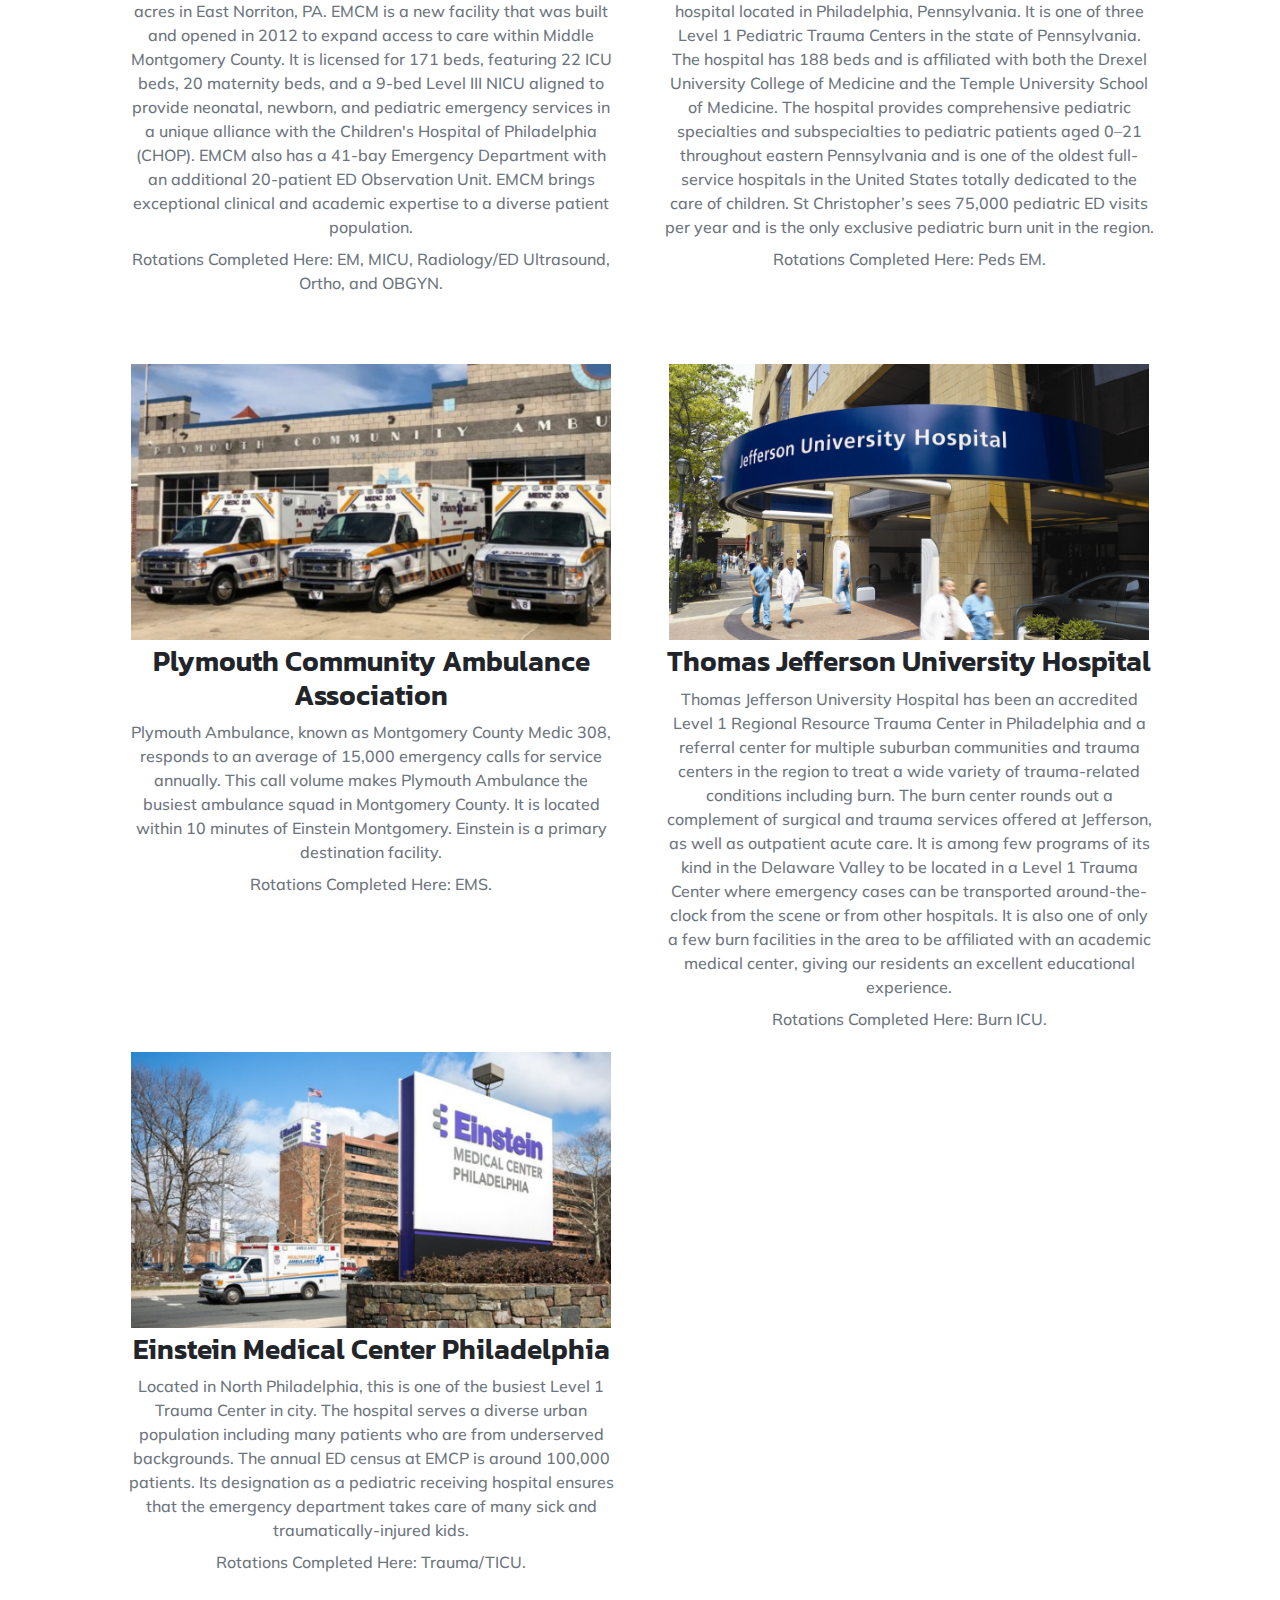
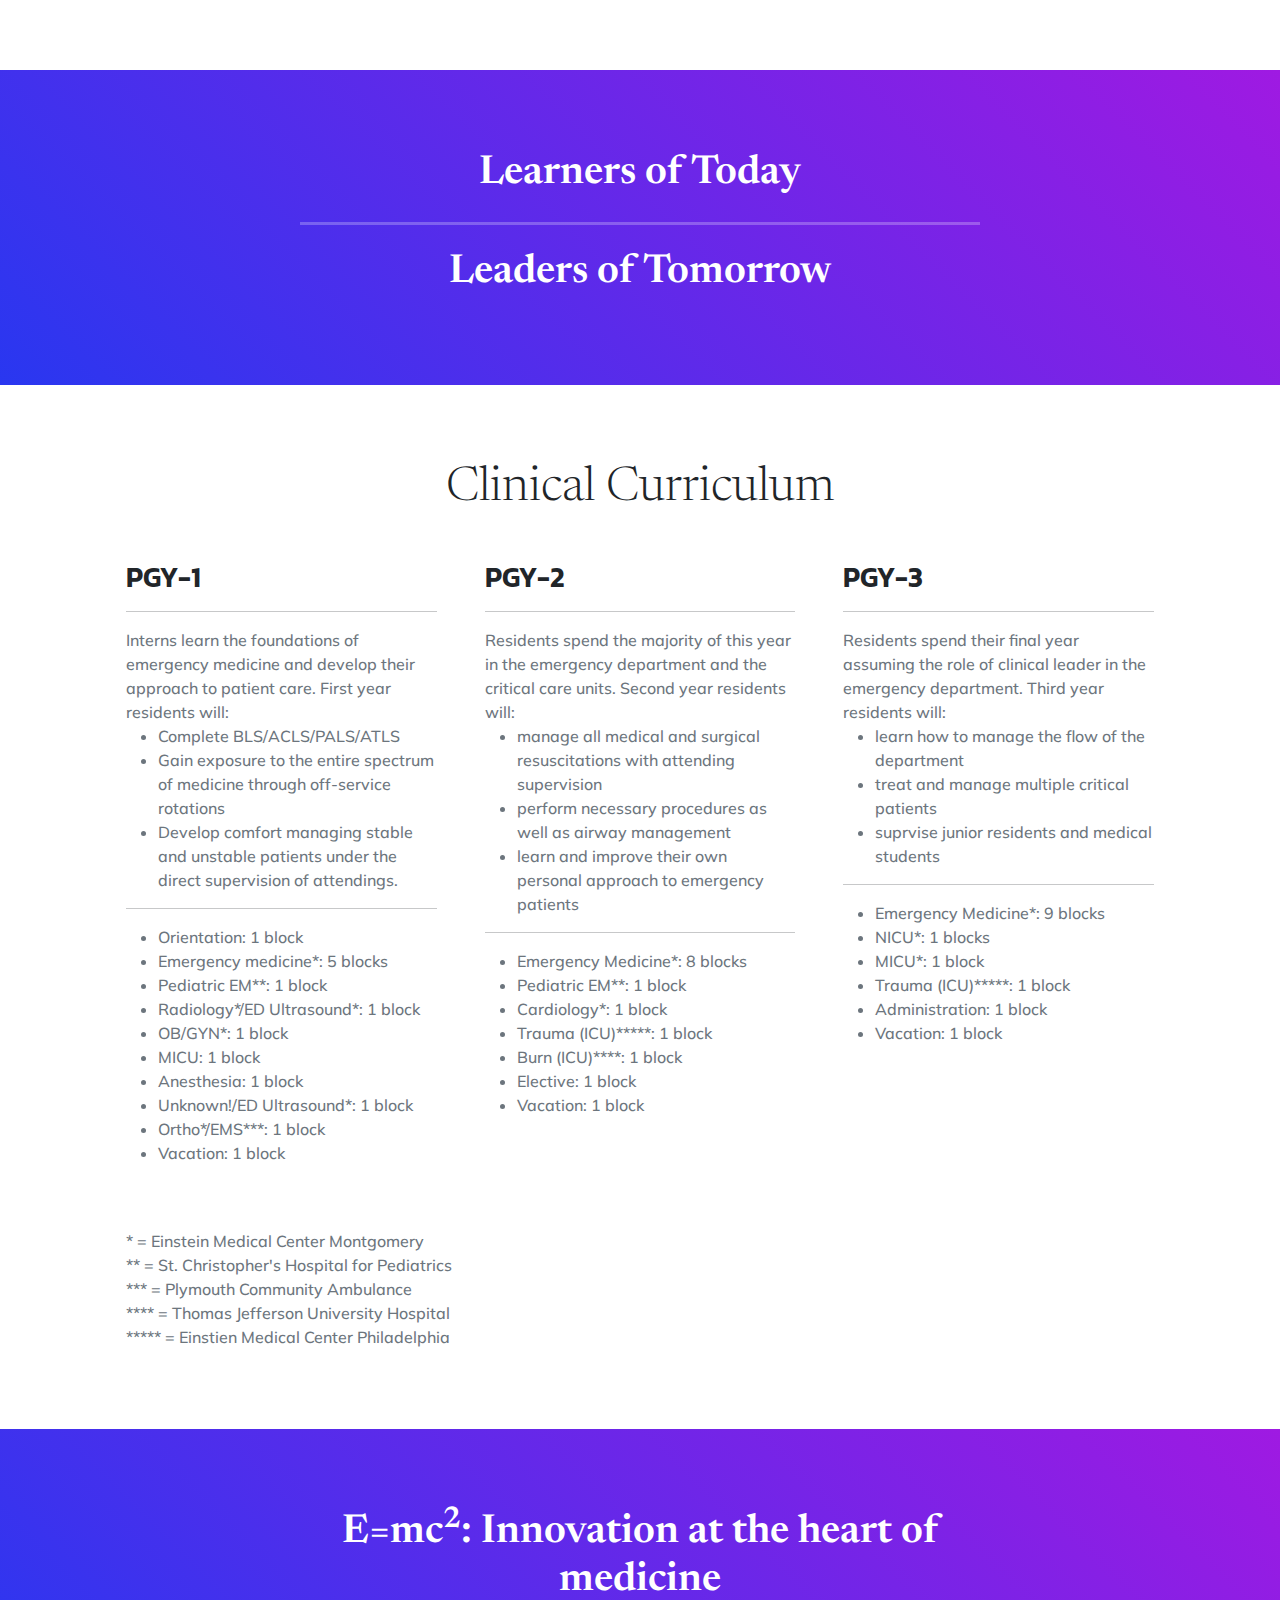
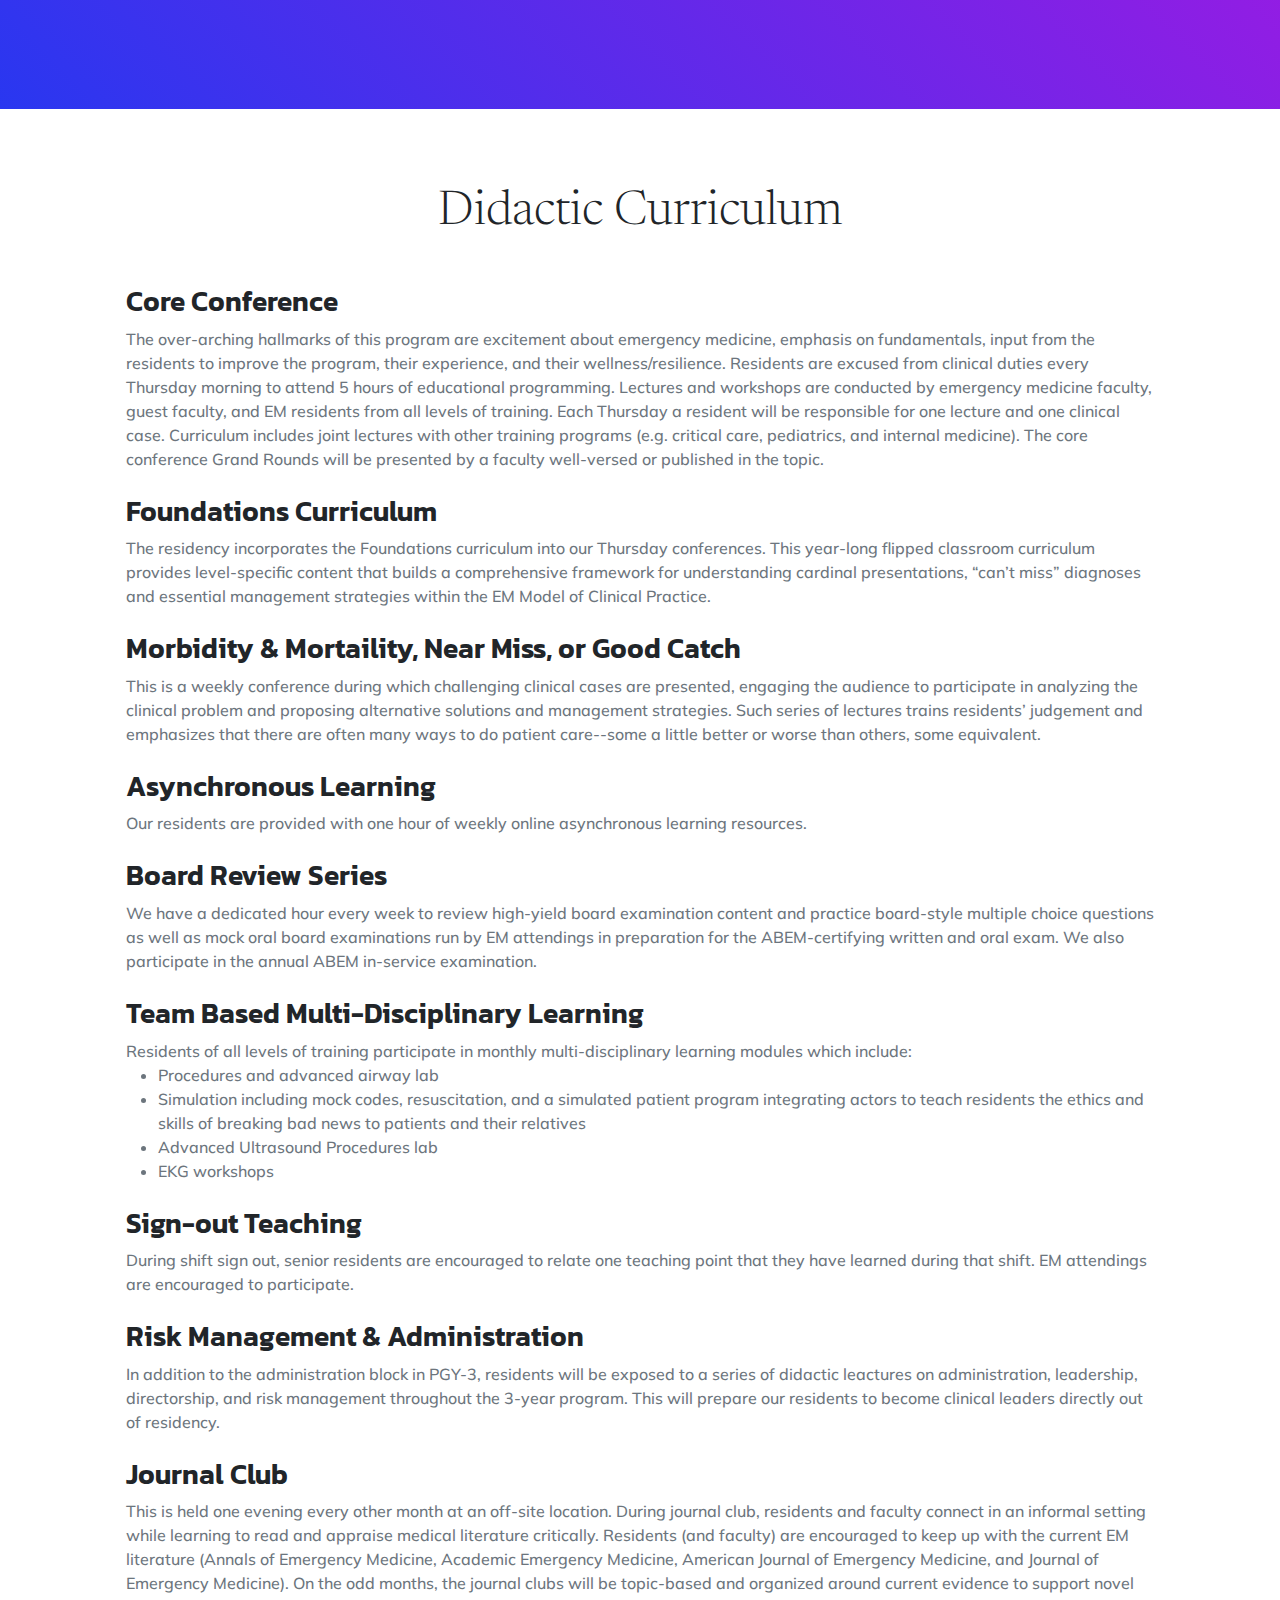
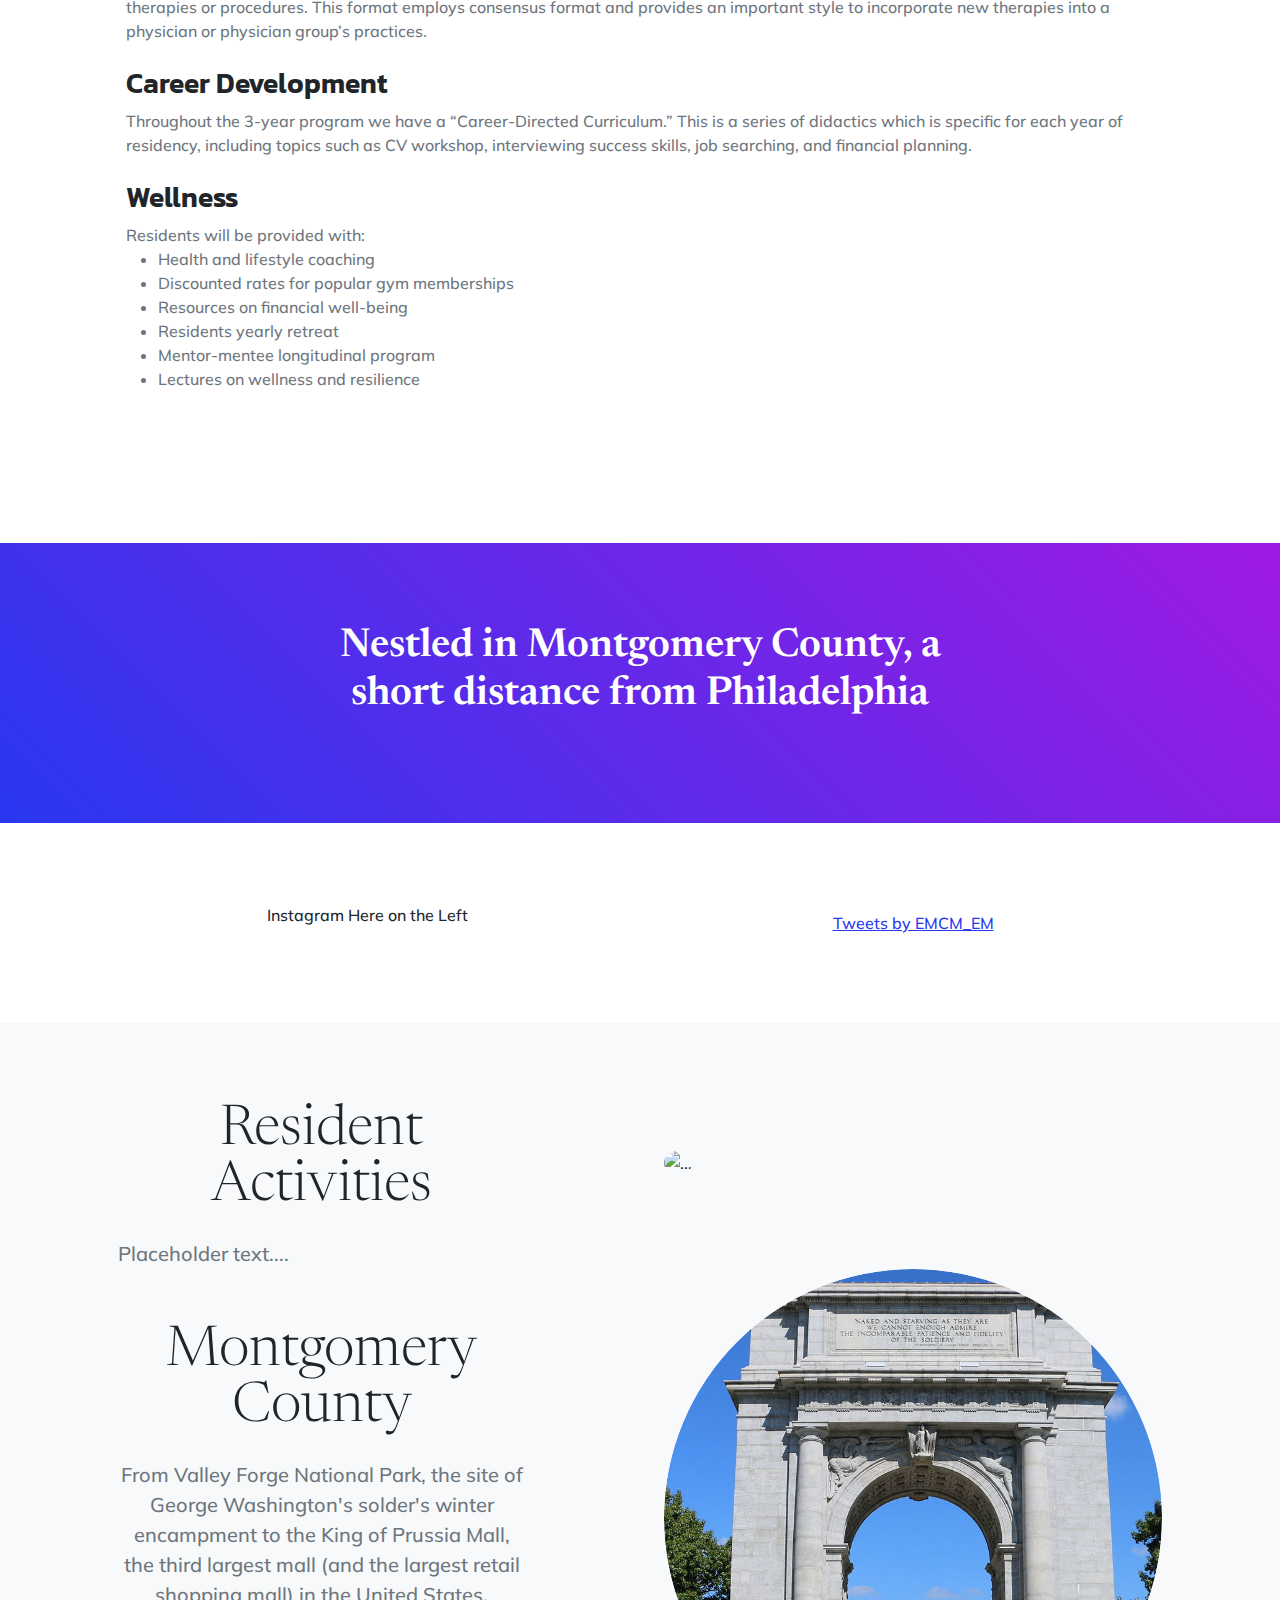
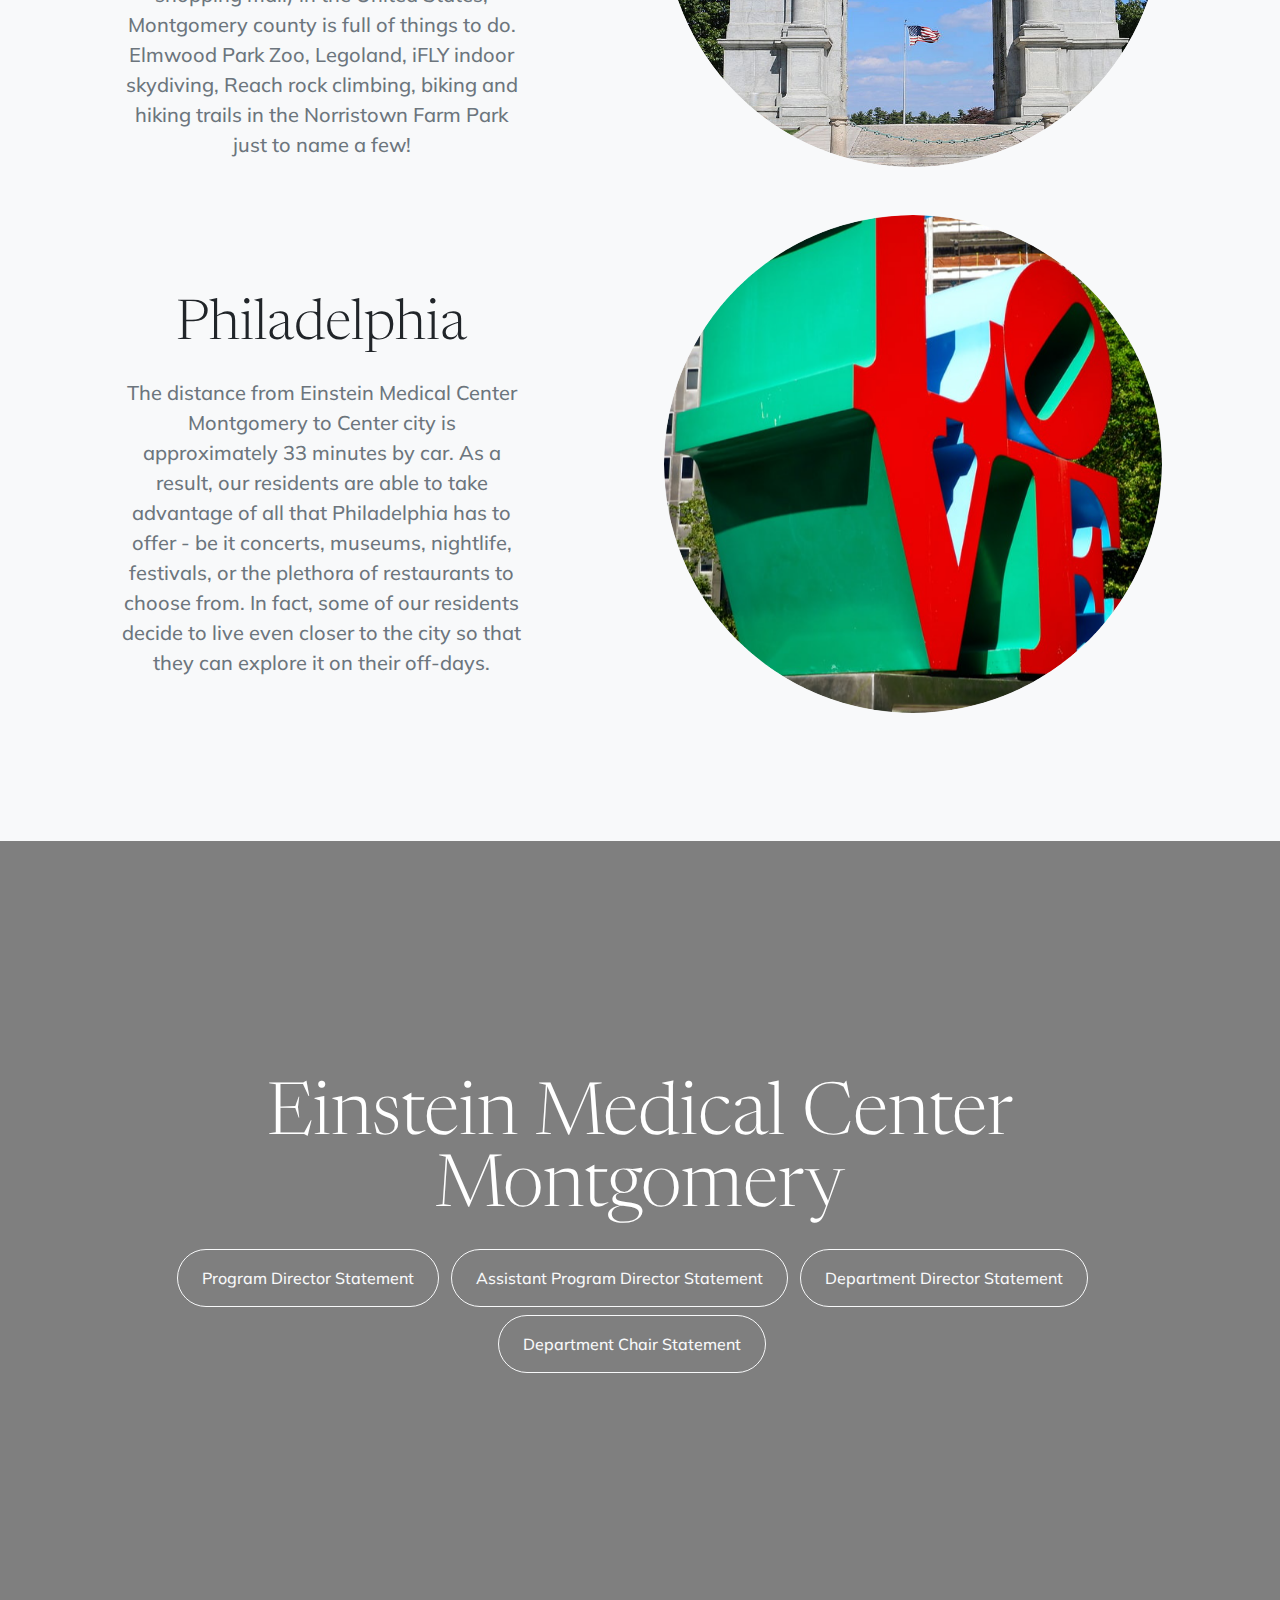
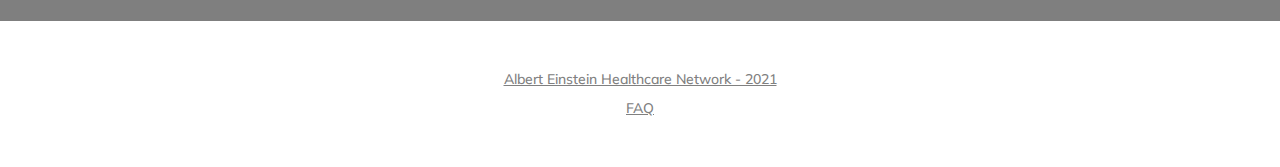
==== commit 0c9f07f3: "Update index.html" ====
--- a/index.html
+++ b/index.html
@@ -490,7 +490,7 @@
                 <div class="row gx-5 align-items-center justify-content-center justify-content-lg-between">
                     <div class="col-12 col-lg-5">
                         <h2 class="display-4 lh-1 mb-4 text-center">Montgomery County</h2>
-                        <p class="lead fw-normal text-muted mb-5 mb-lg-0 text-center">From Valley Forge National Park, the site of George Washington's solder's winter encampment to the King of Prussia Mall, the third largest mall (and the largest retail shopping mall) in the United States, Montgomery county is full of things to do. Elmwood Park Zoo, Legoland, iFLY indoor skydiving, Reach rock climbing, biking and hiking trails in the Norristown Farm Park just to name a few more!</p>
+                        <p class="lead fw-normal text-muted mb-5 mb-lg-0 text-center">From Valley Forge National Park, the site of George Washington's solder's winter encampment to the King of Prussia Mall, the third largest mall (and the largest retail shopping mall) in the United States, Montgomery county is full of things to do. Elmwood Park Zoo, Legoland, iFLY indoor skydiving, Reach rock climbing, biking and hiking trails in the Norristown Farm Park just to name a few!</p>
                     </div>
                     <div class="col-sm-8 col-md-6">
                         <div class="px-5 px-sm-0 mb-5">
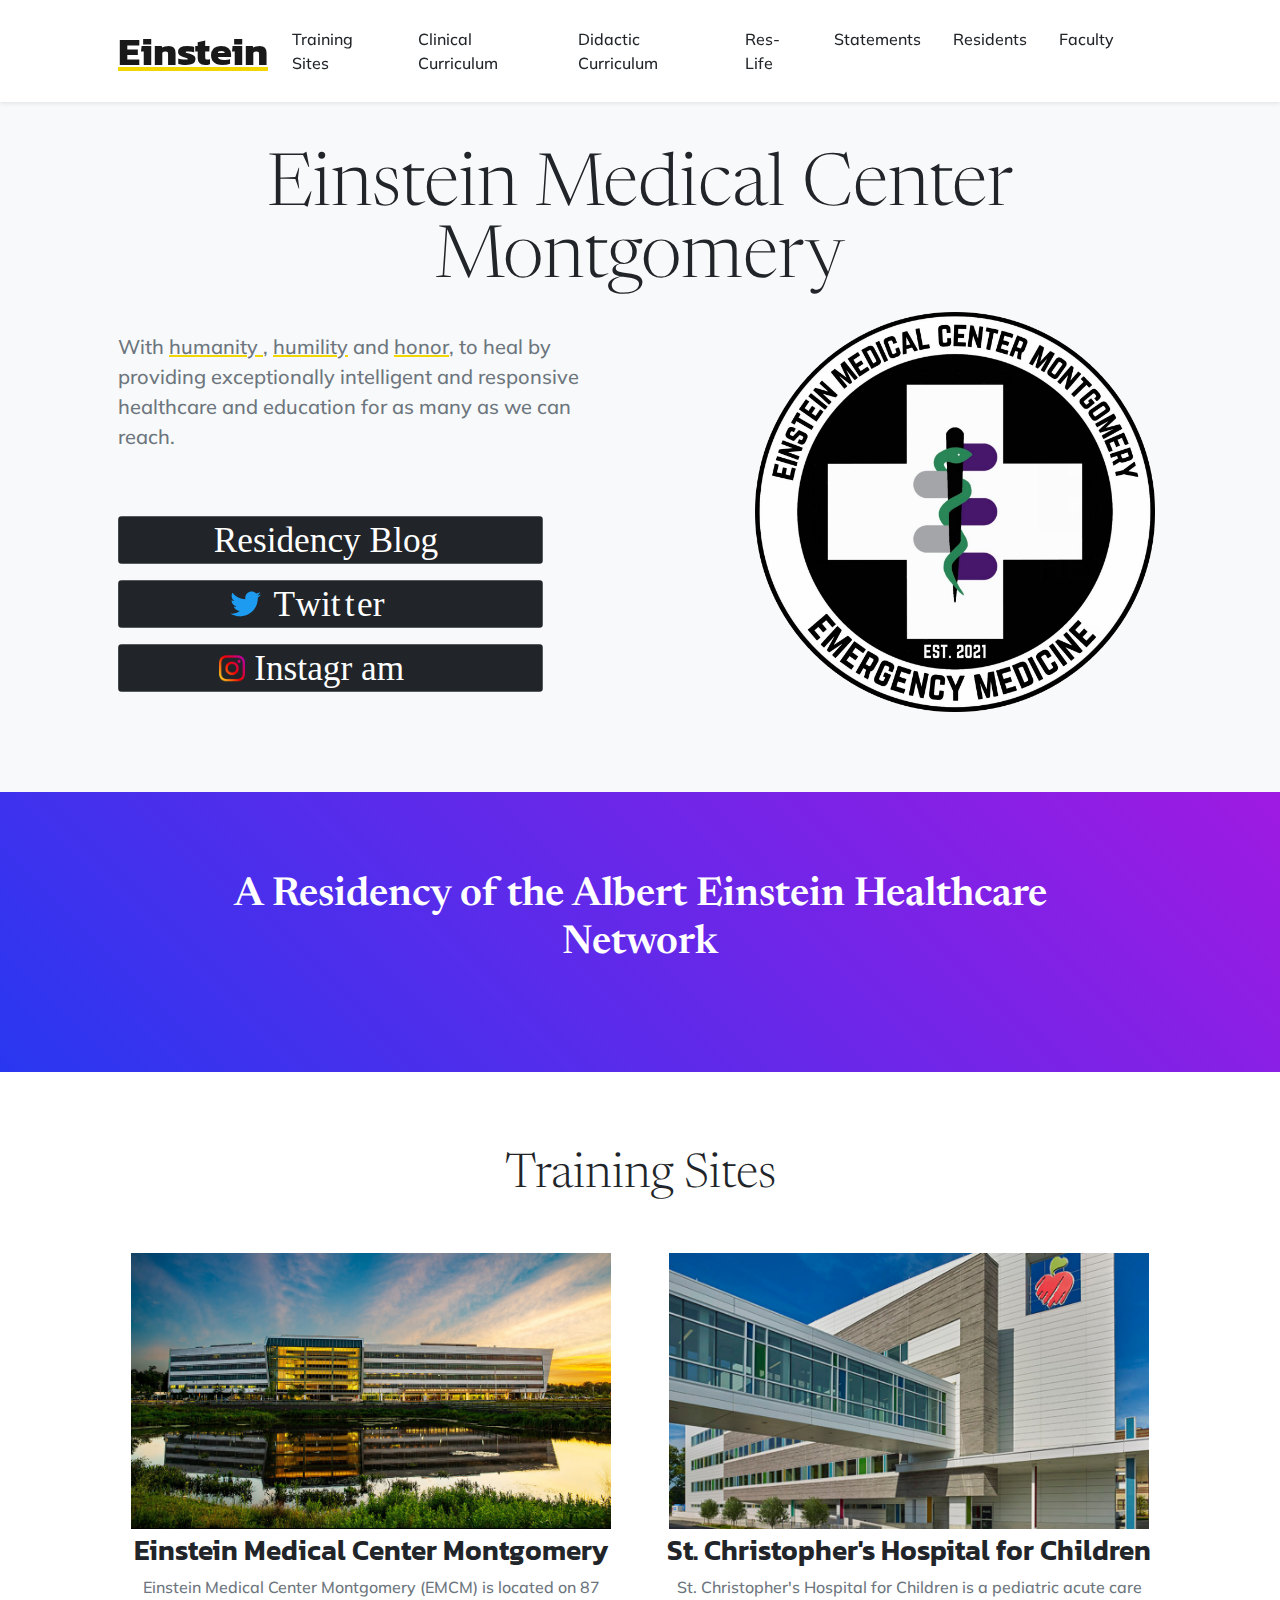
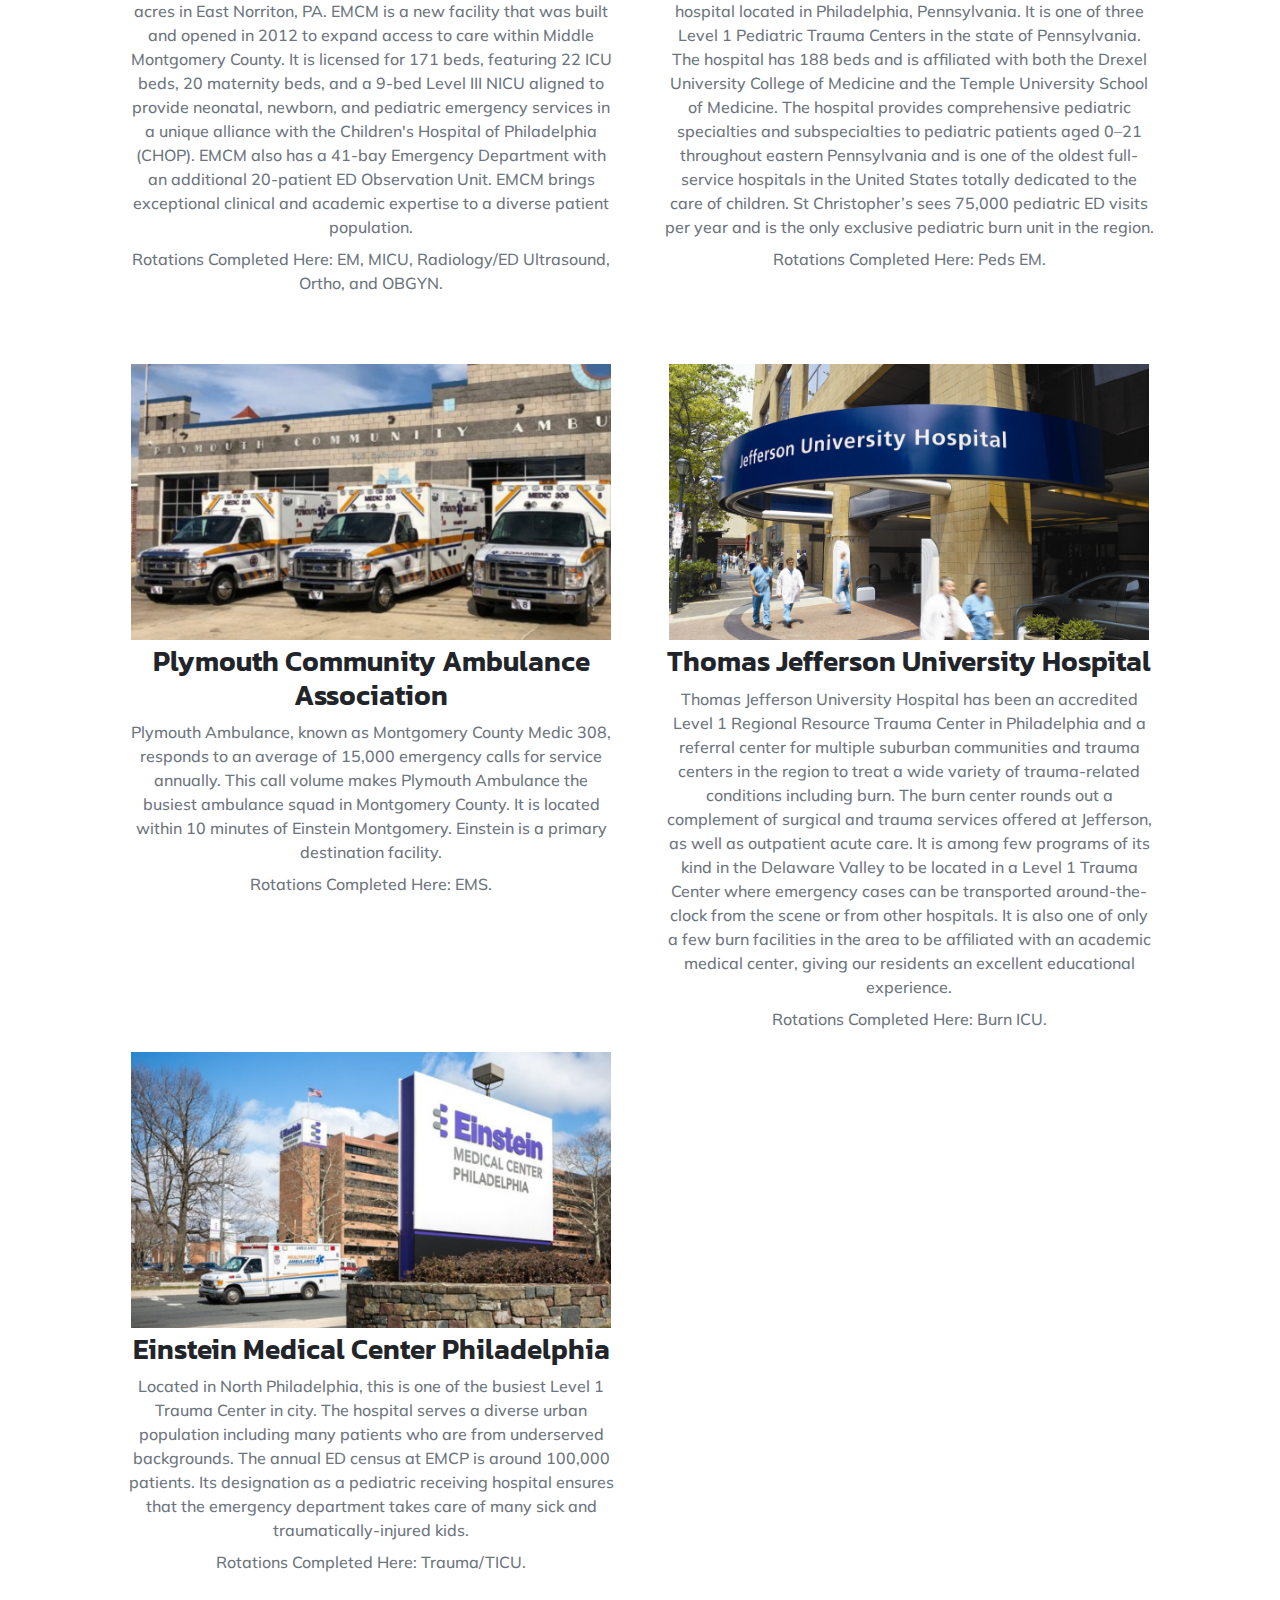
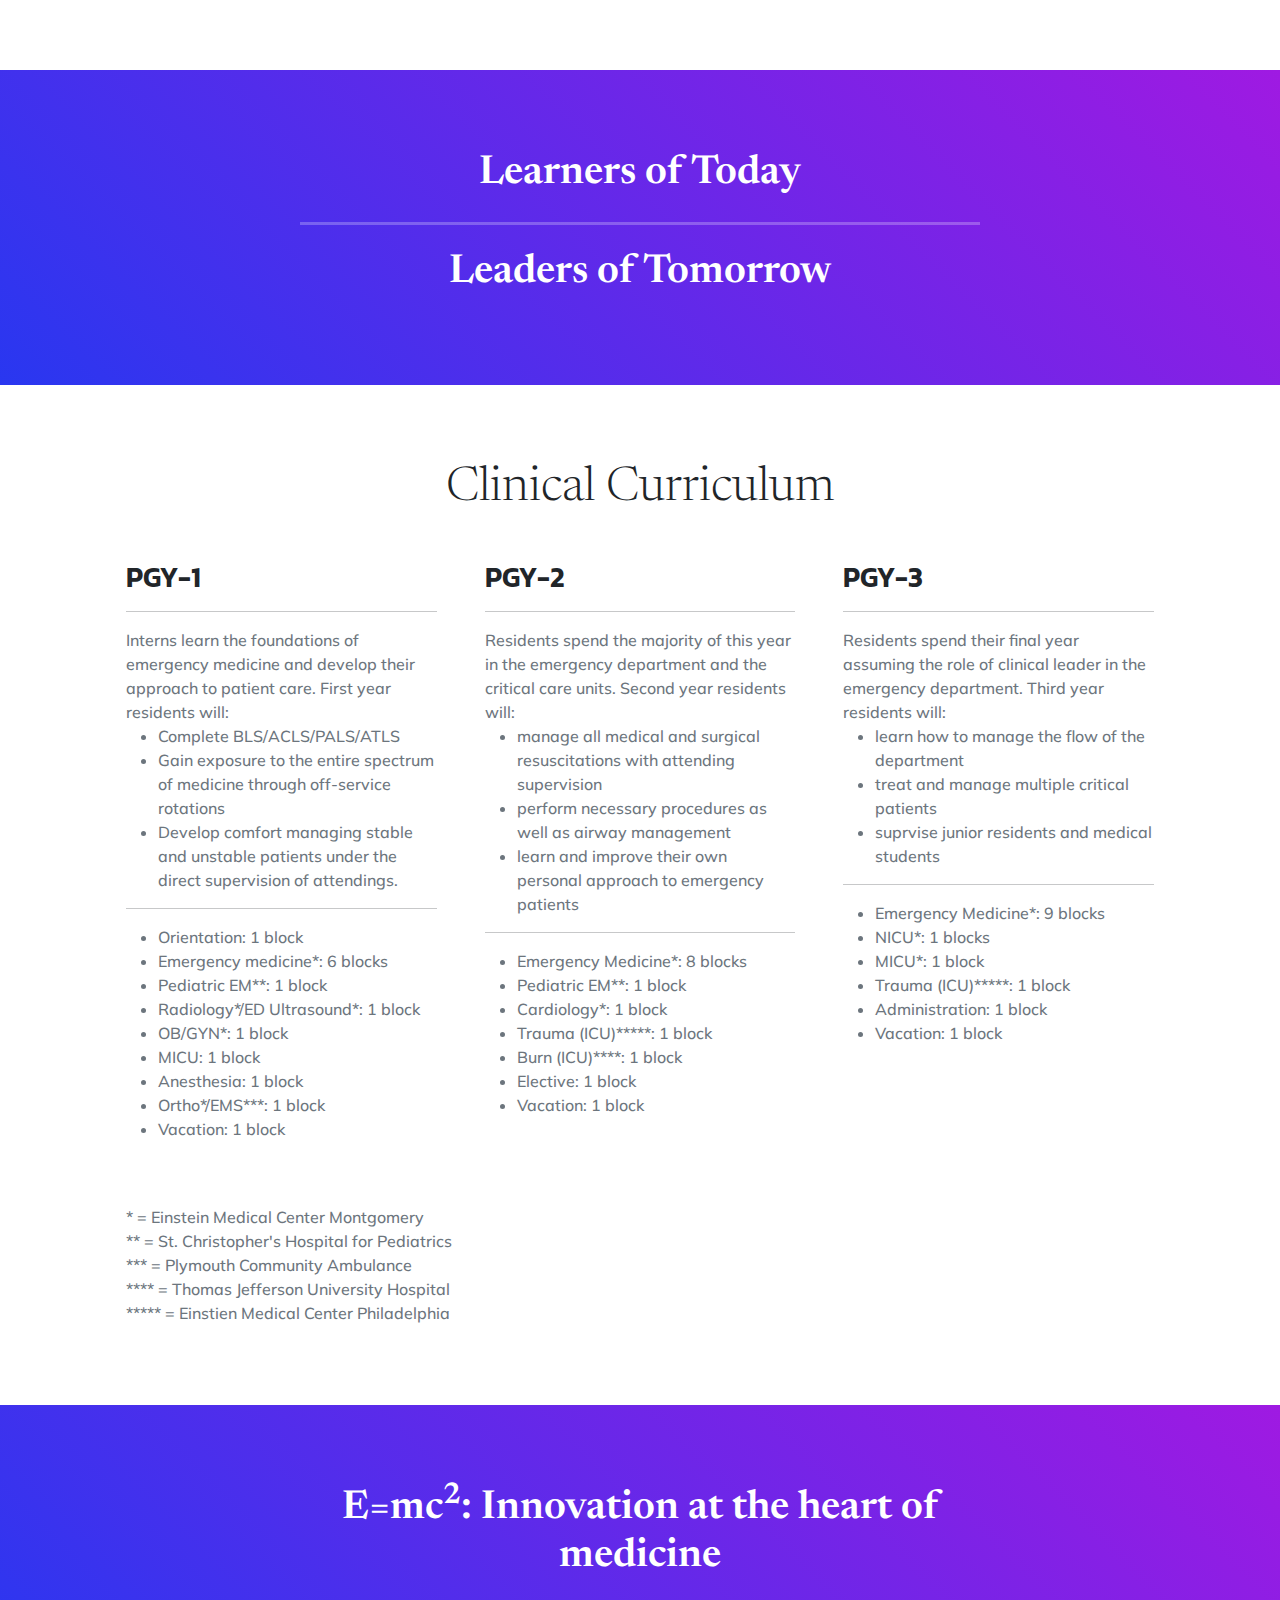
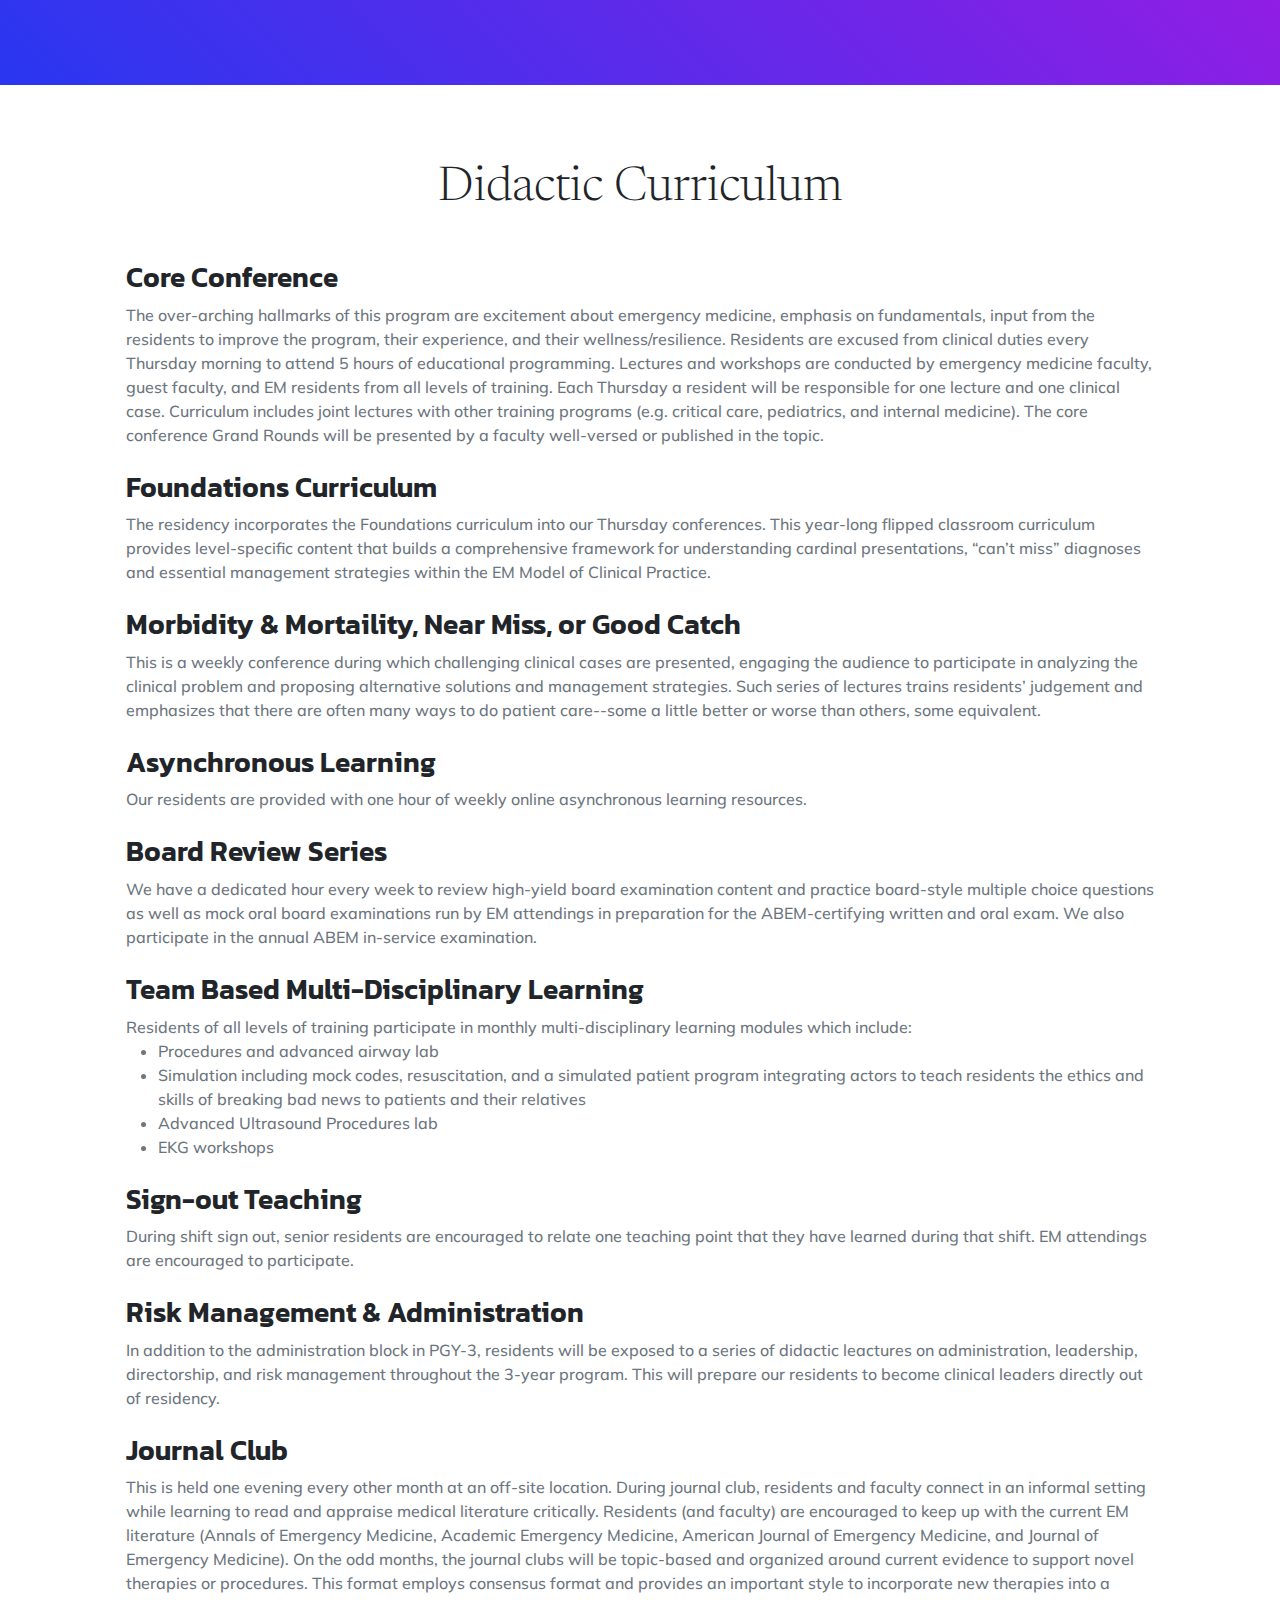
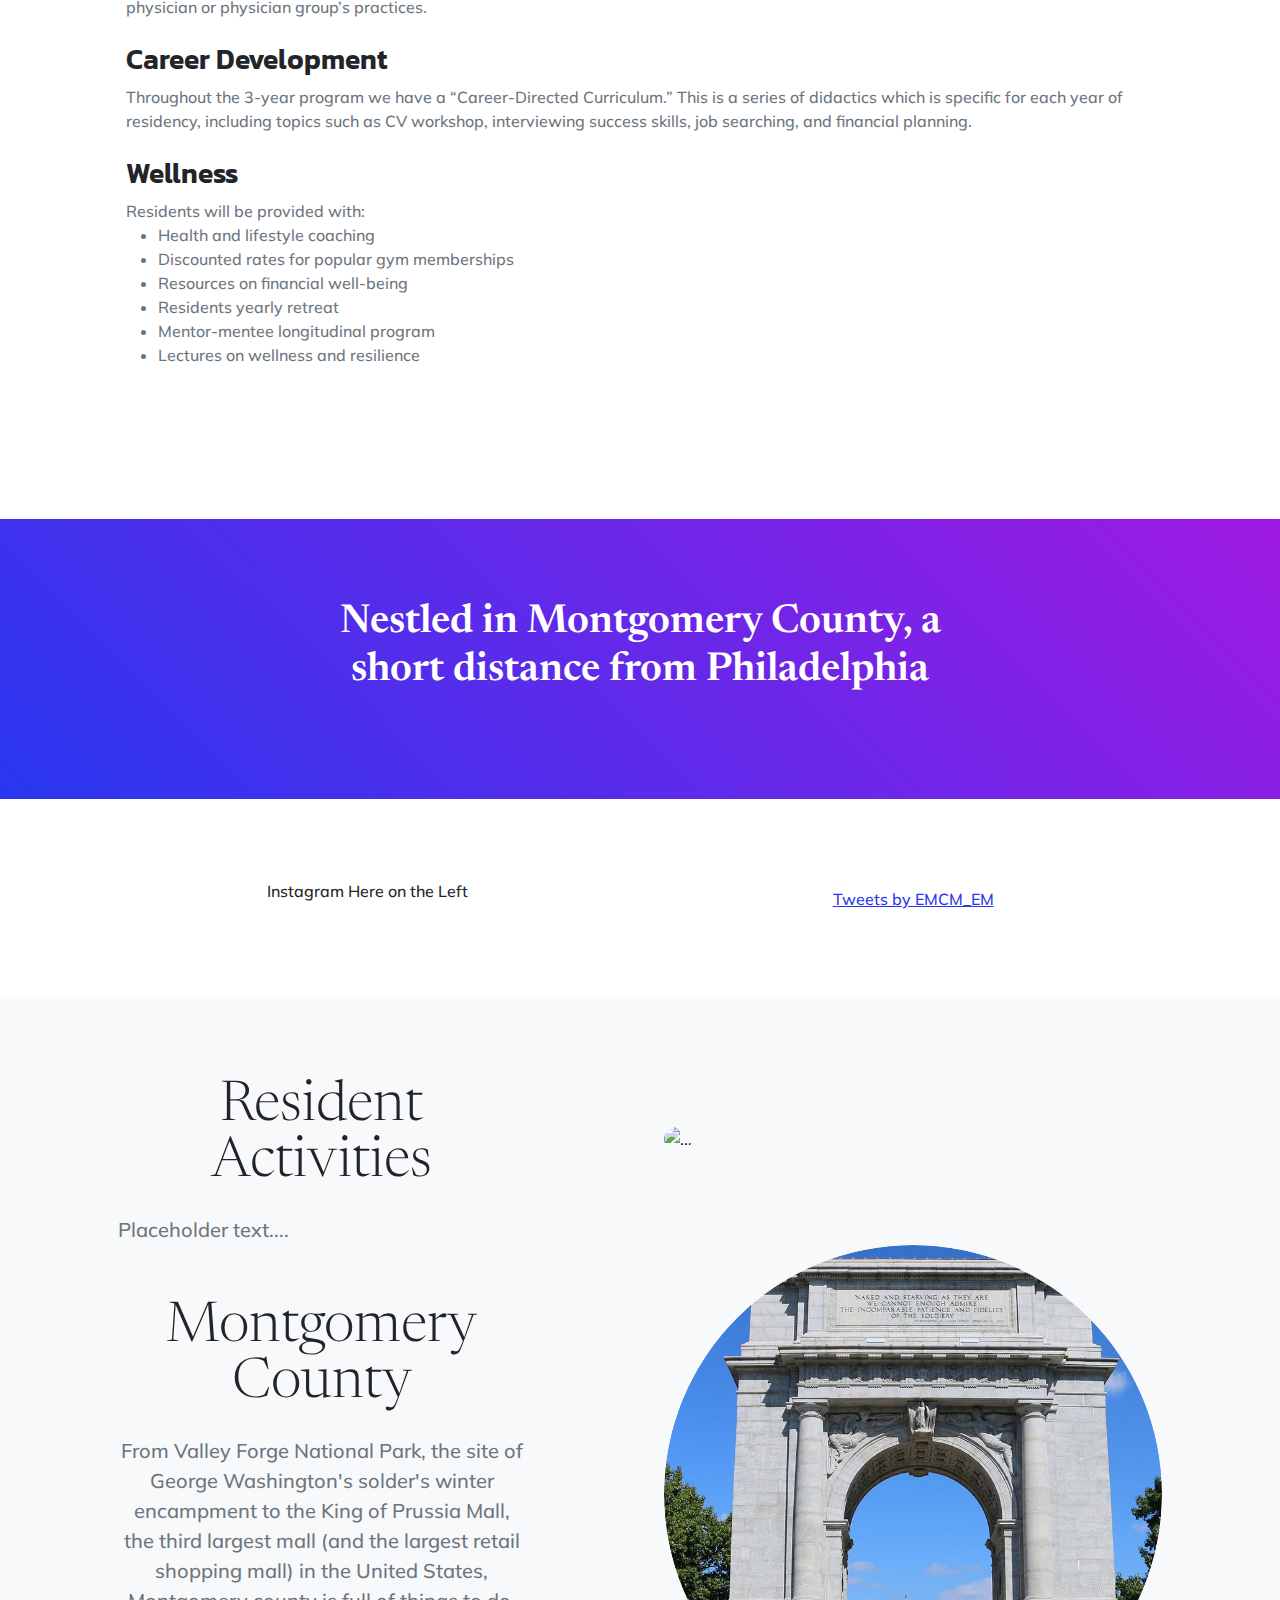
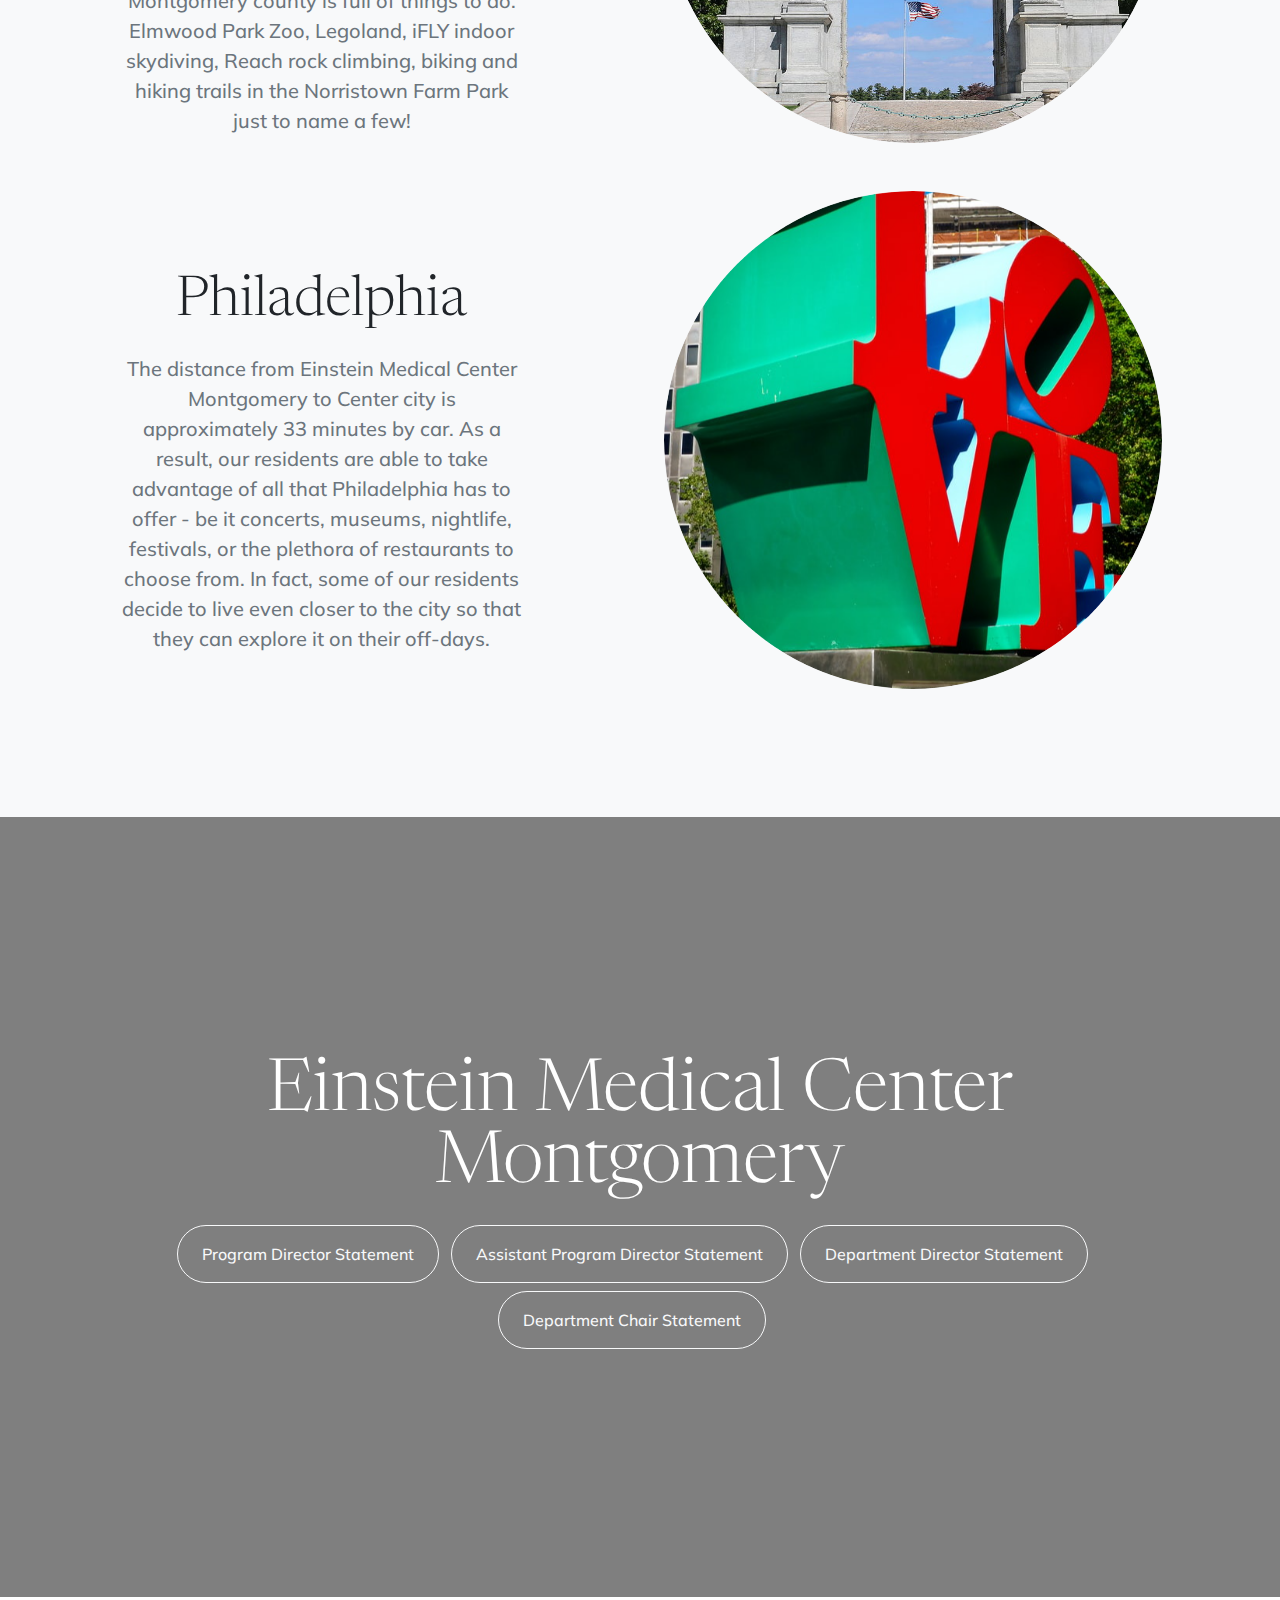
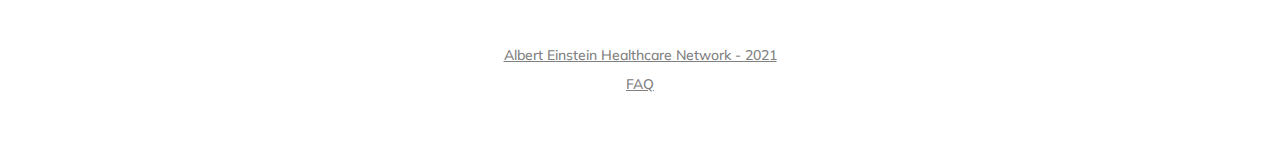
==== commit be326ba0: "Update index.html" ====
--- a/index.html
+++ b/index.html
@@ -252,13 +252,12 @@
                                     <div class="text-muted mb-0">
                                         <ul>
                                             <li>Orientation: 1 block</li>
-                                            <li>Emergency medicine*: 5 blocks</li>
+                                            <li>Emergency medicine*: 6 blocks</li>
                                             <li>Pediatric EM**: 1 block</li>
                                             <li>Radiology*/ED Ultrasound*: 1 block</li>
                                             <li>OB/GYN*: 1 block</li>
                                             <li>MICU: 1 block</li>
                                             <li>Anesthesia: 1 block</li>
-                                            <li>Unknown!/ED Ultrasound*: 1 block</li>
                                             <li>Ortho*/EMS***: 1 block</li>
                                             <li>Vacation: 1 block</li>
                                         </ul>
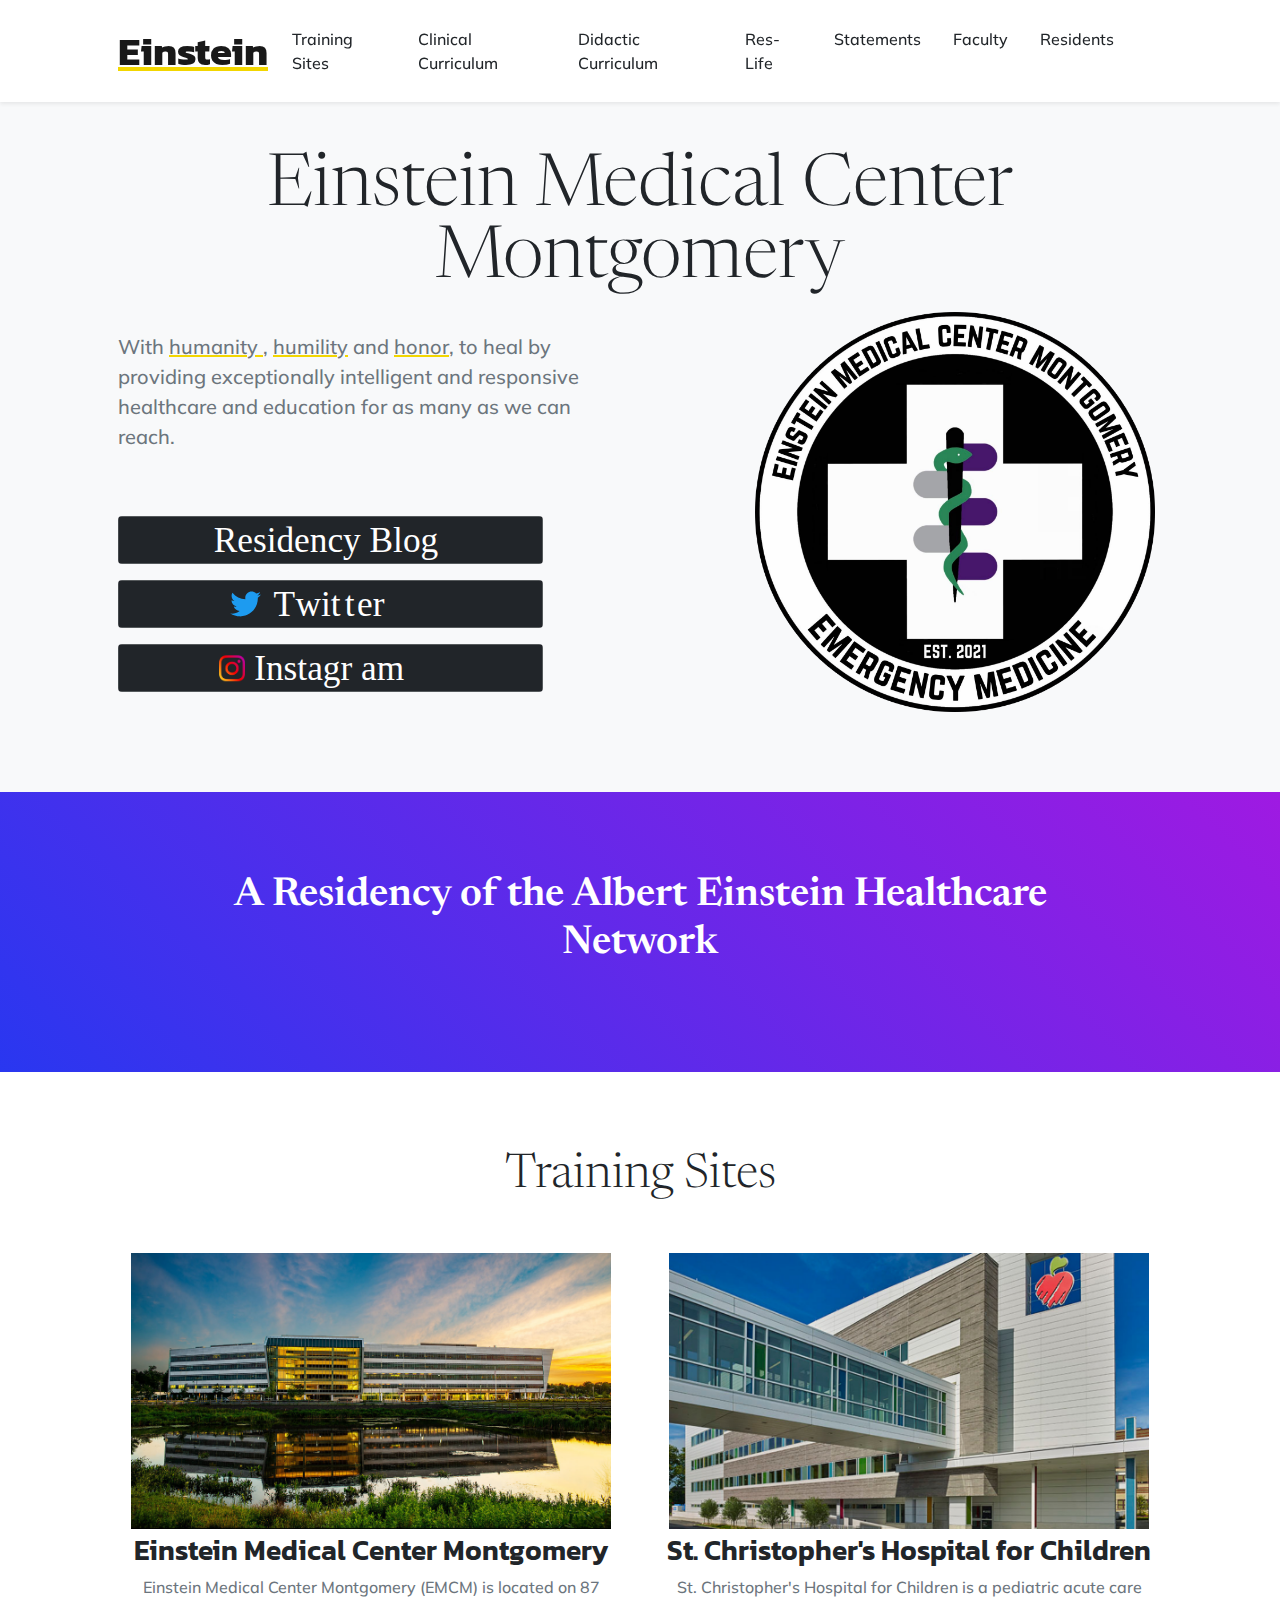
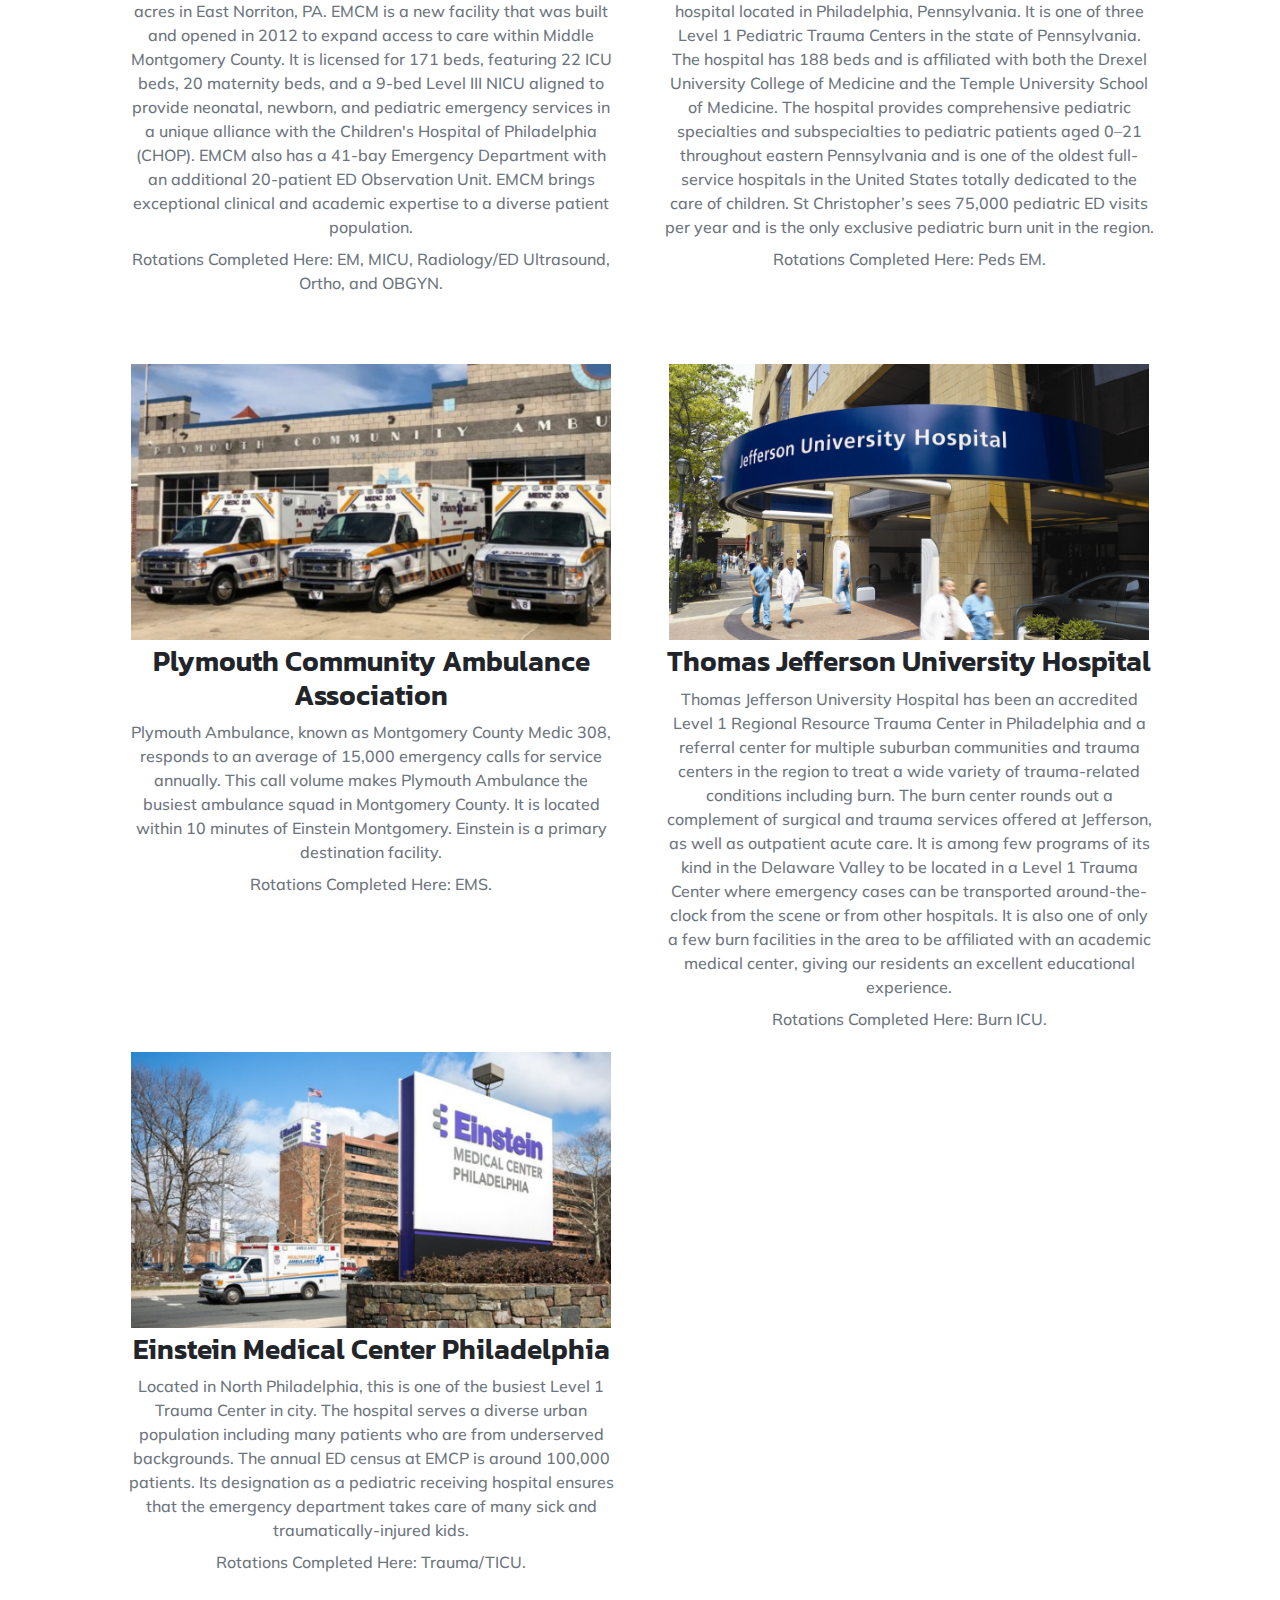
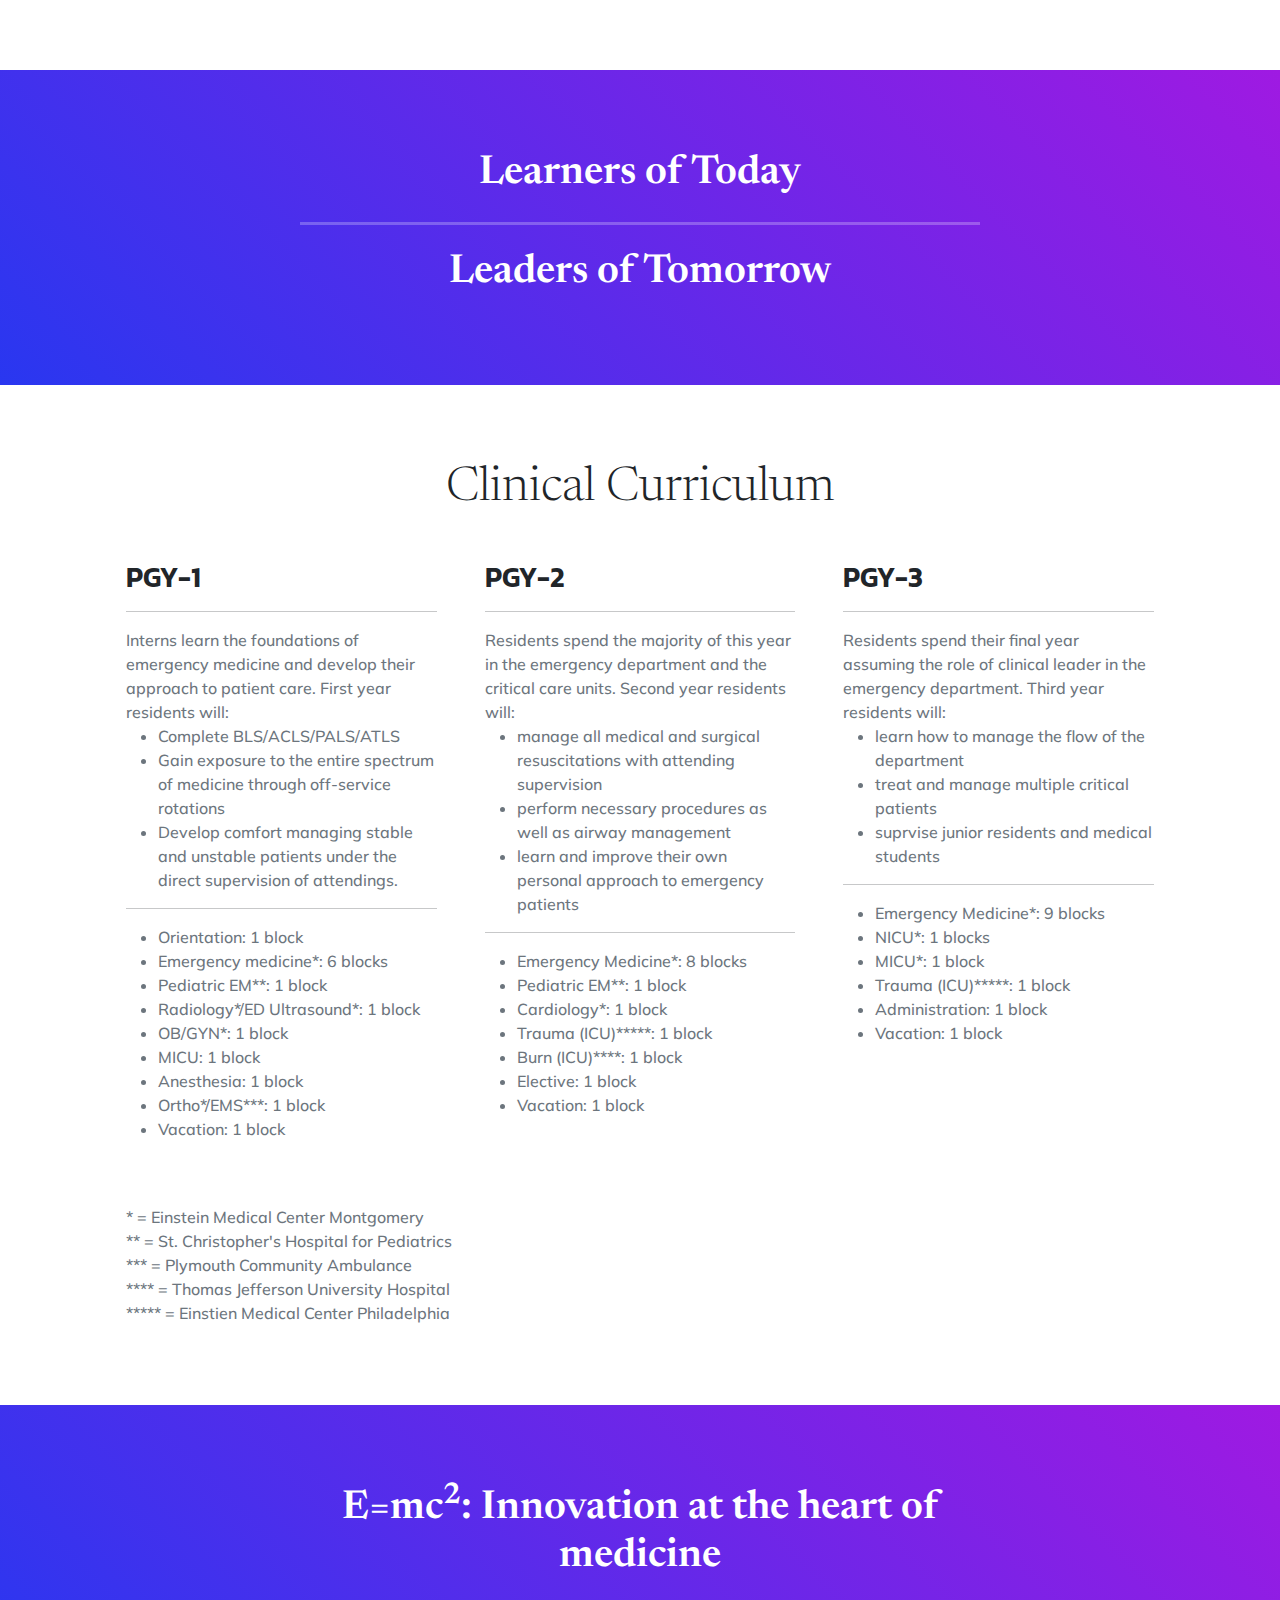
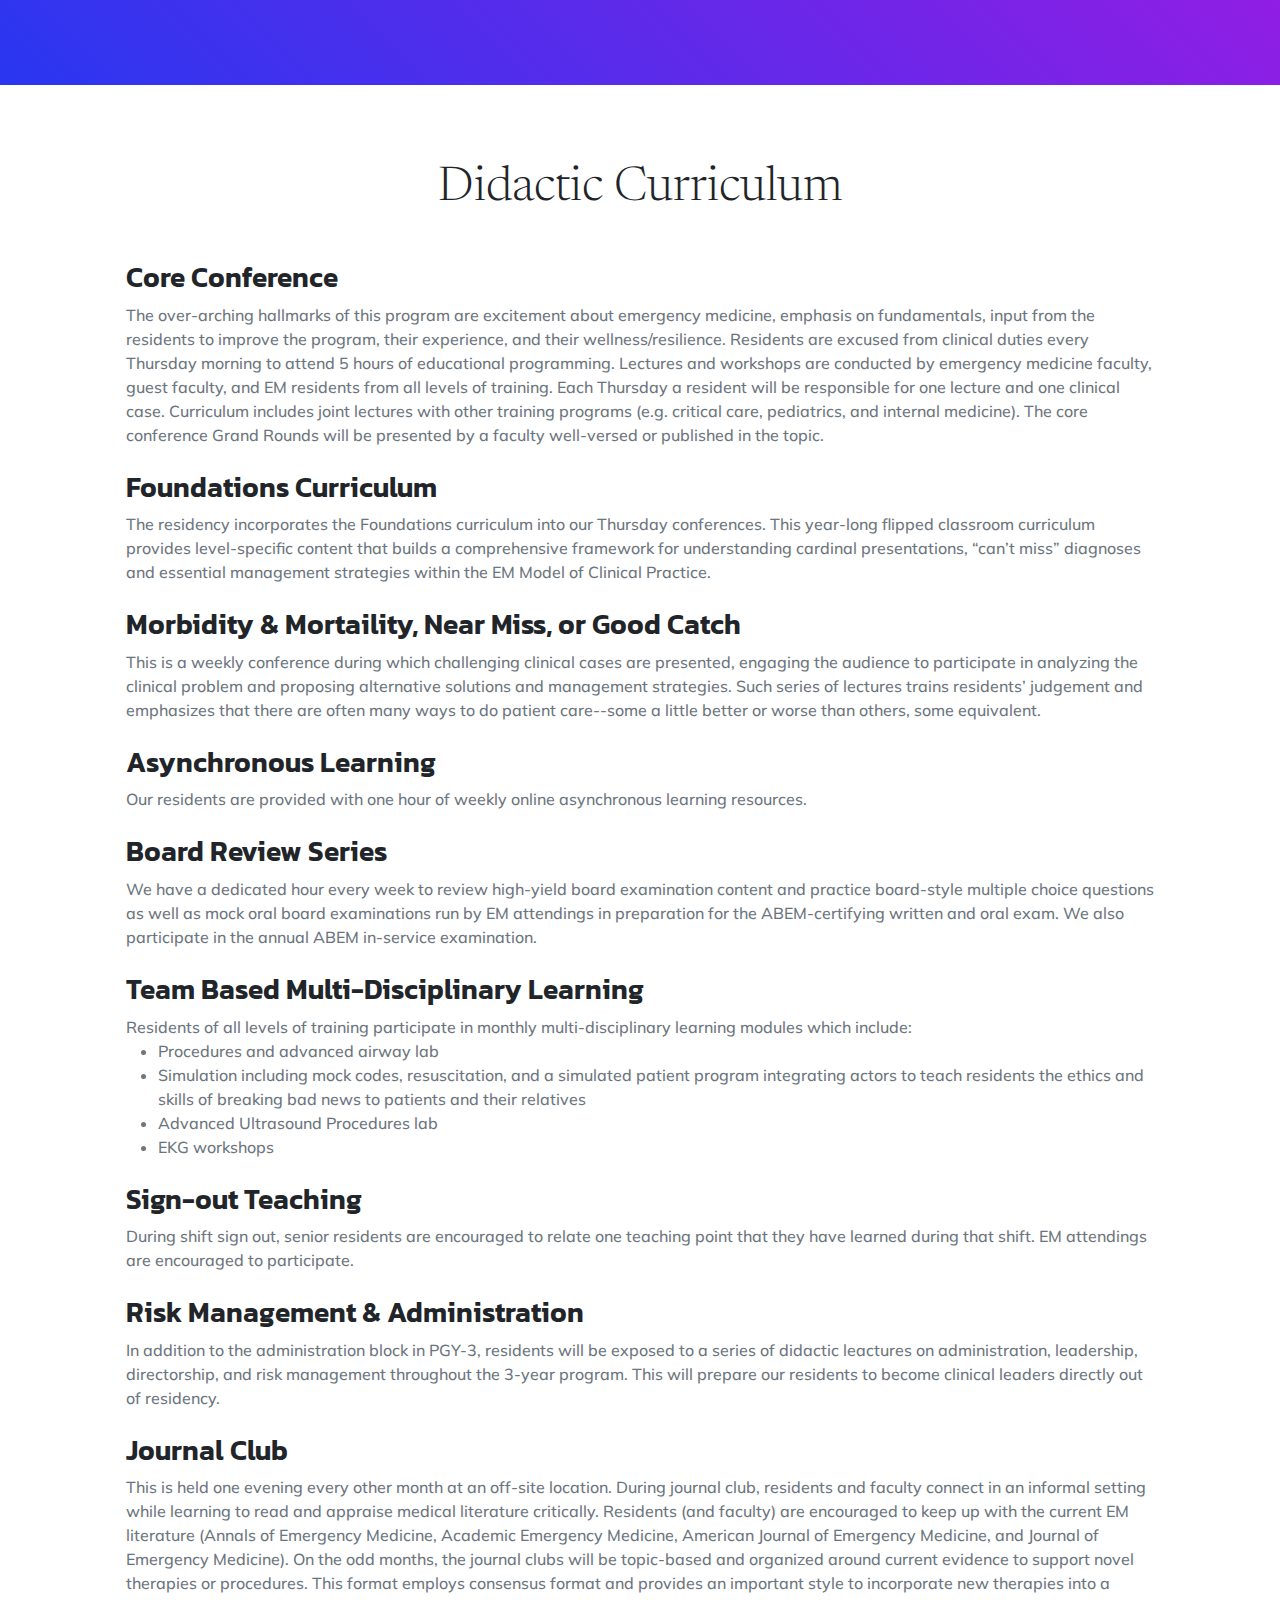
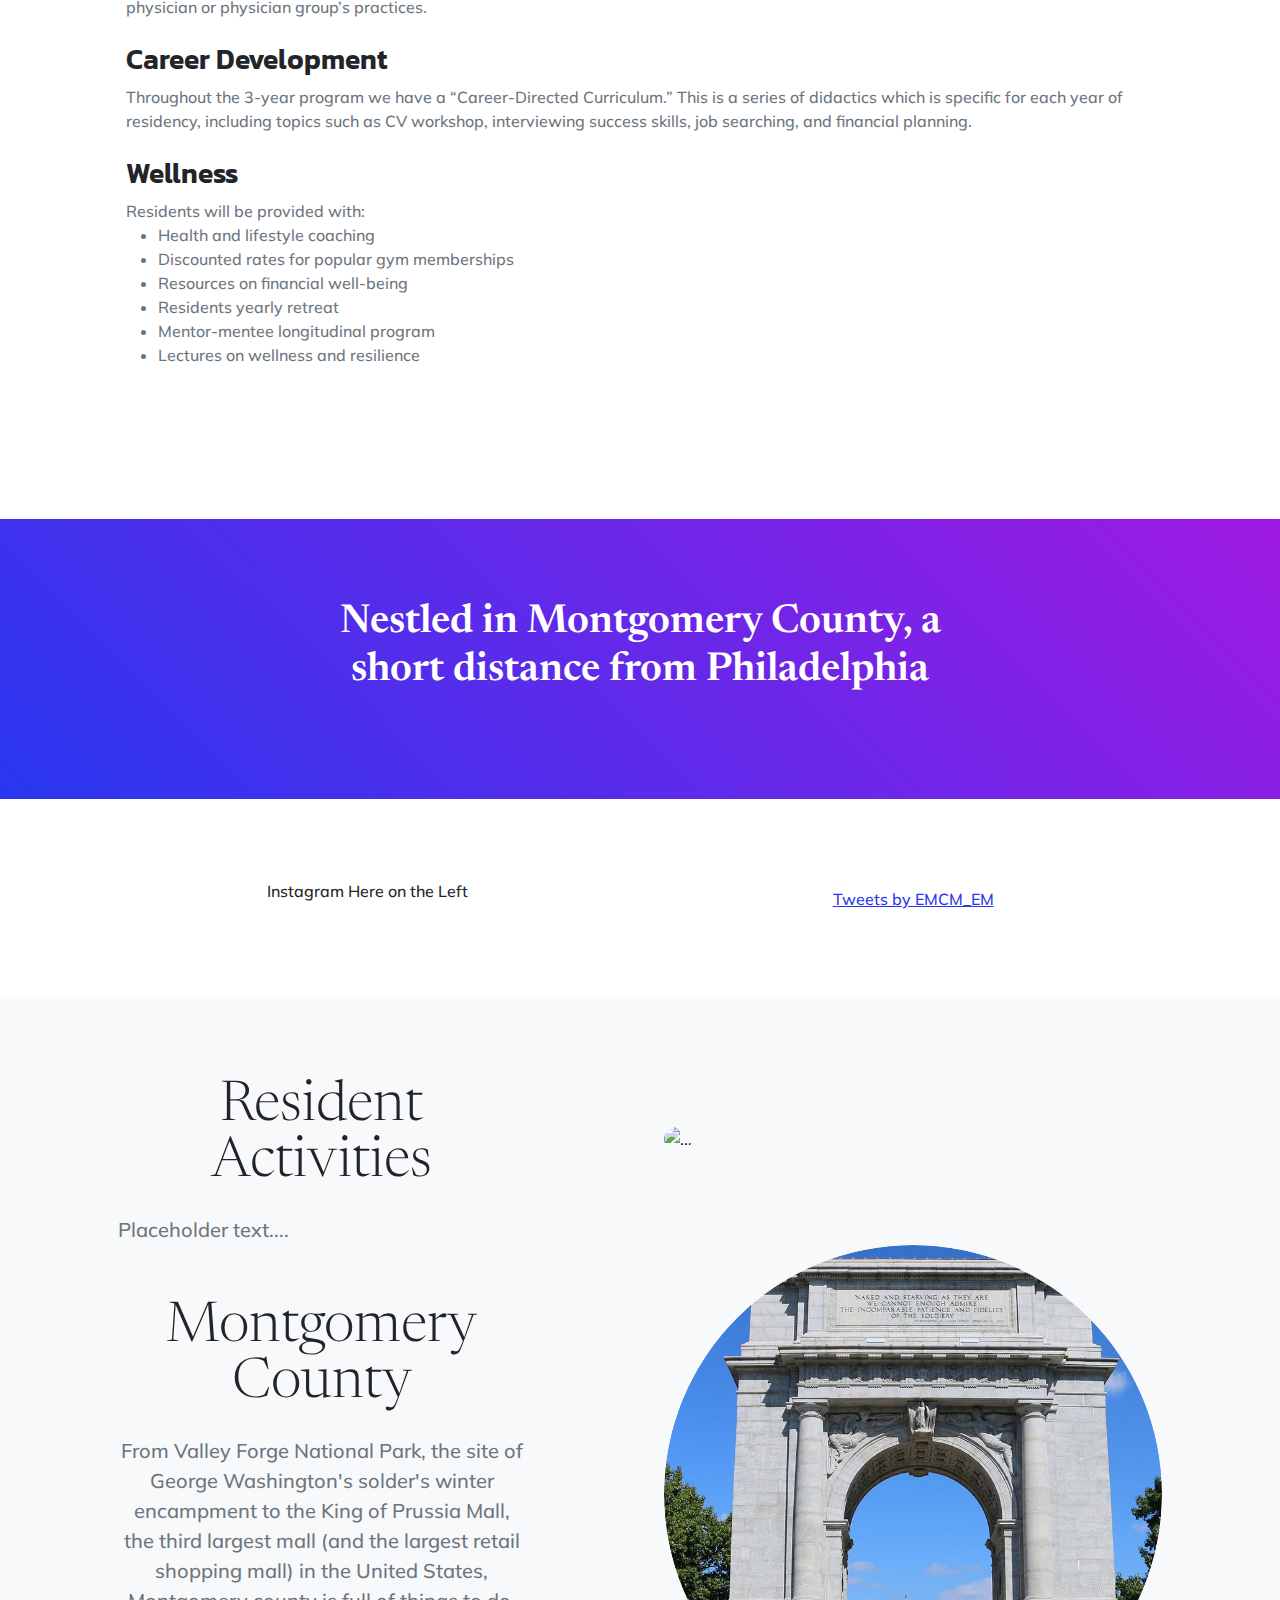
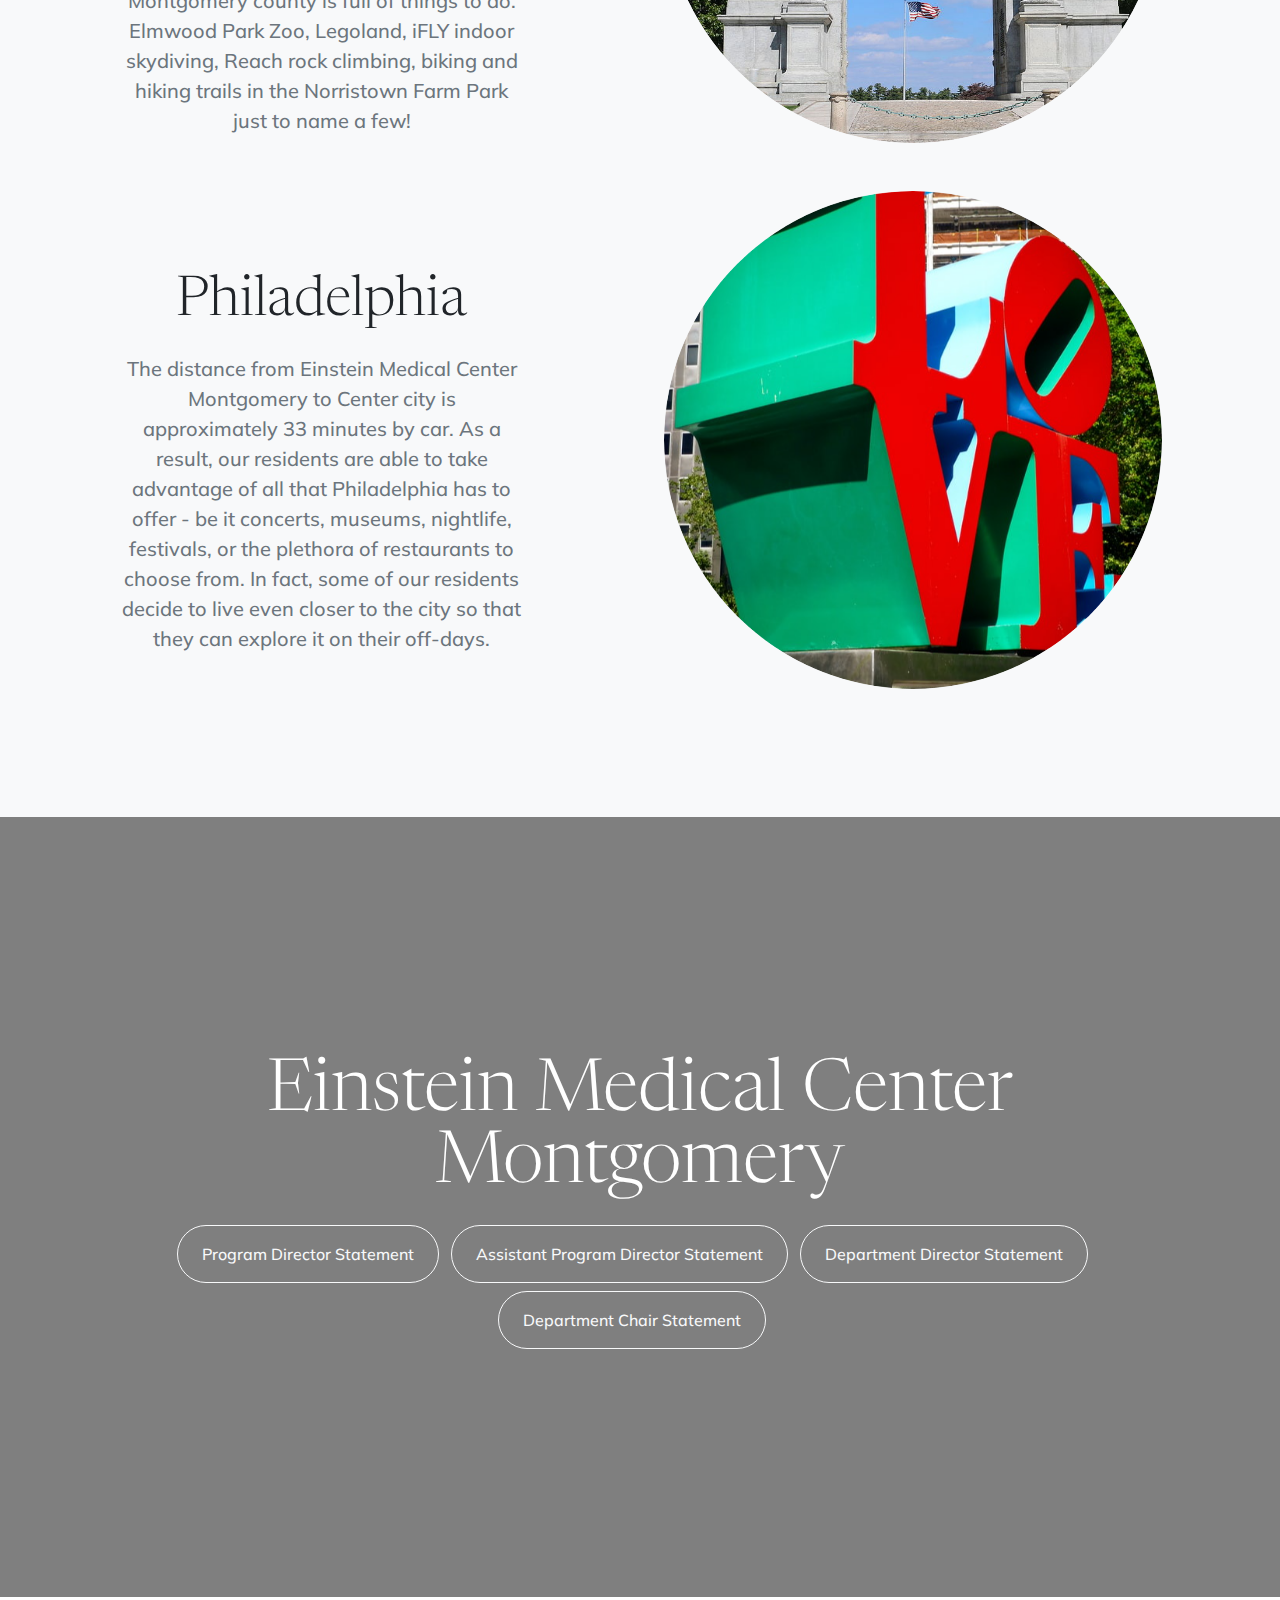
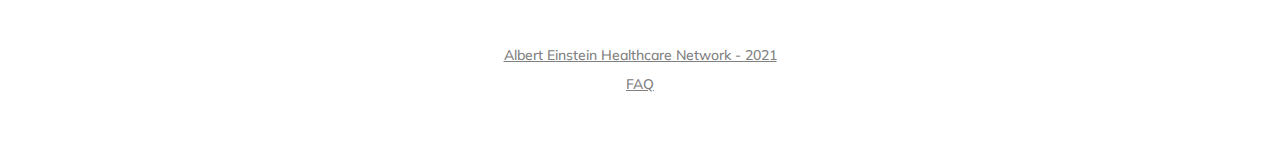
==== commit 7587d4fa: "Update index.html" ====
--- a/index.html
+++ b/index.html
@@ -33,8 +33,8 @@
                         <li class="nav-item"><a class="nav-link me-lg-3" href="#didacticcurriculum">Didactic Curriculum</a></li>
                         <li class="nav-item"><a class="nav-link me-lg-3" href="#wellness">Res-Life</a></li>
                         <li class="nav-item"><a class="nav-link me-lg-3" href="#statements">Statements</a></li>
+                        <li class="nav-item"><a class="nav-link me-lg-3" href="Faculty/faculty.html">Faculty</a></li>
                         <li class="nav-item"><a class="nav-link me-lg-3" href="Residents/residents.html">Residents</a></li>
-                        <li class="nav-item"><a class="nav-link me-lg-3" href="Faculty/faculty.html">Faculty</a></li>
                         <!--
                         <li class="nav-item dropdown"><a class="nav-link me-lg-3 dropdown-toggle" href="#" data-bs-toggle="dropdown">People</a>
                             <ul class="dropdown-menu">
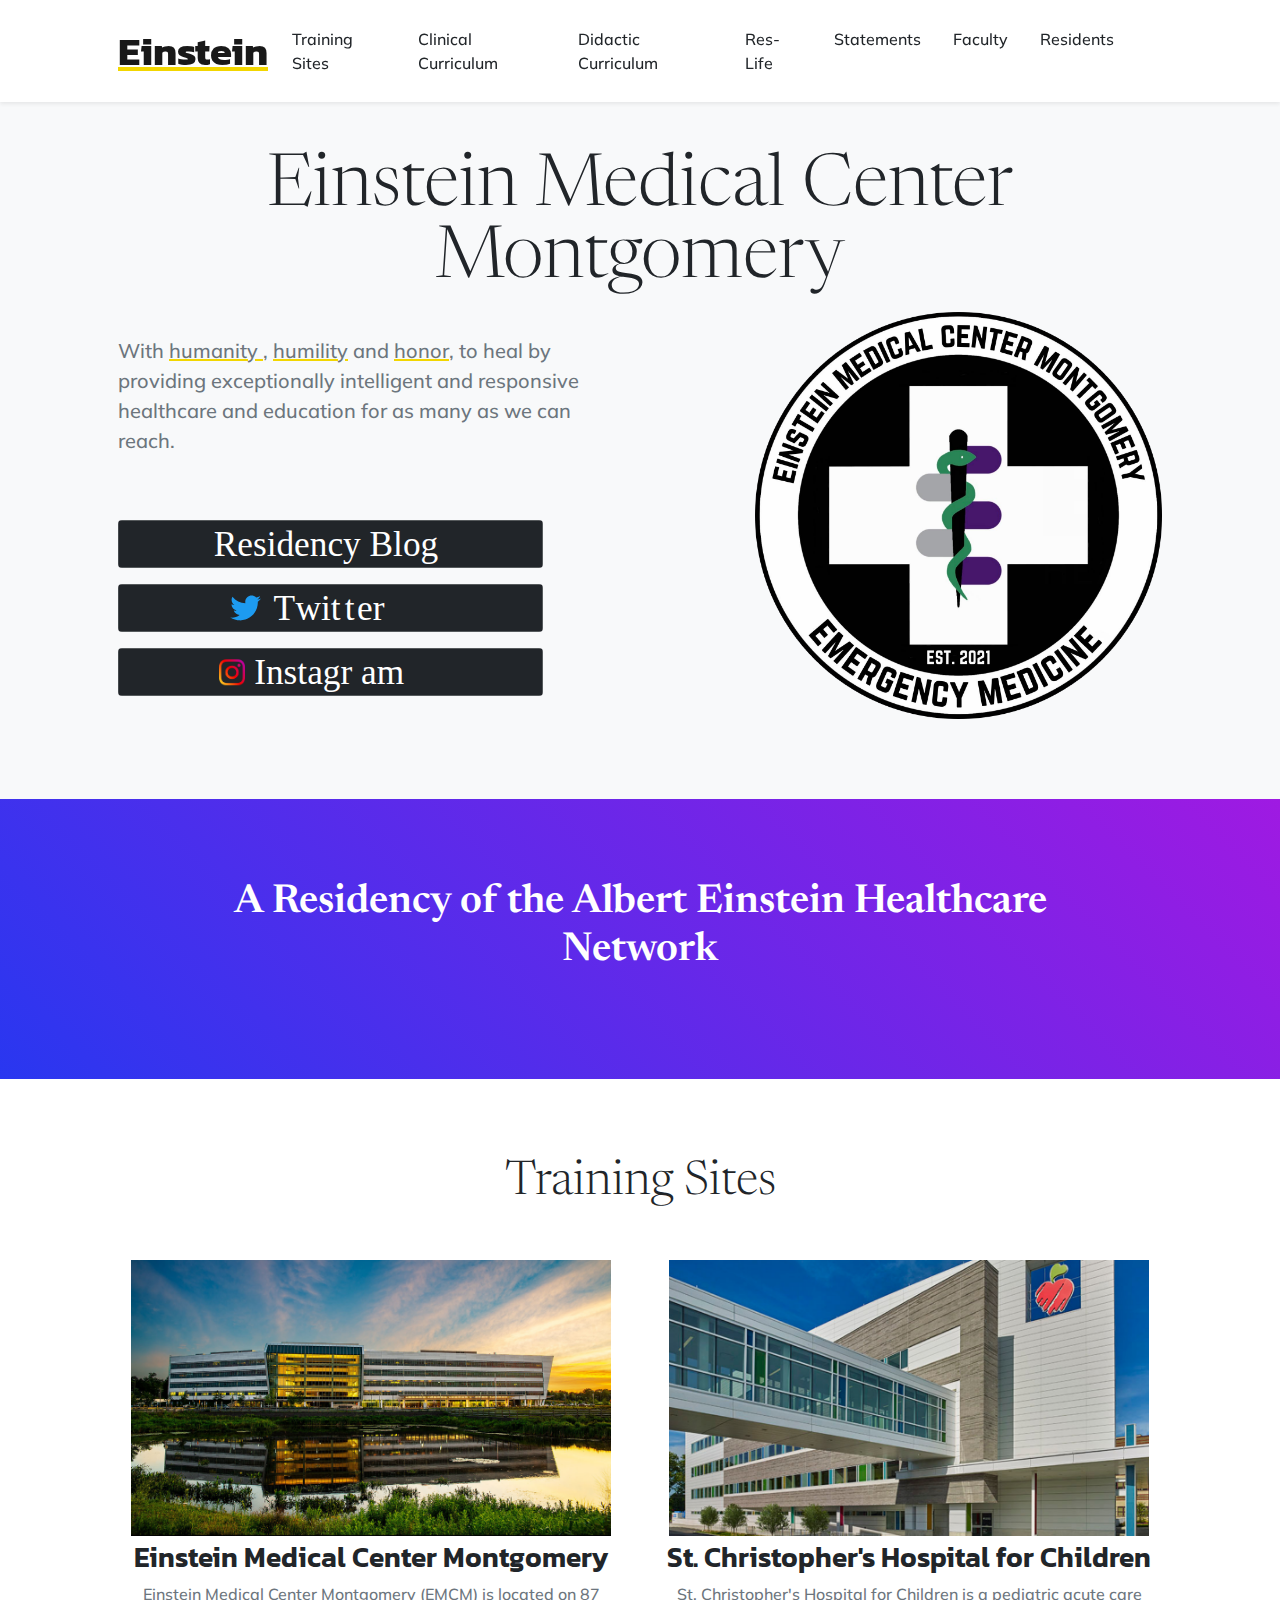
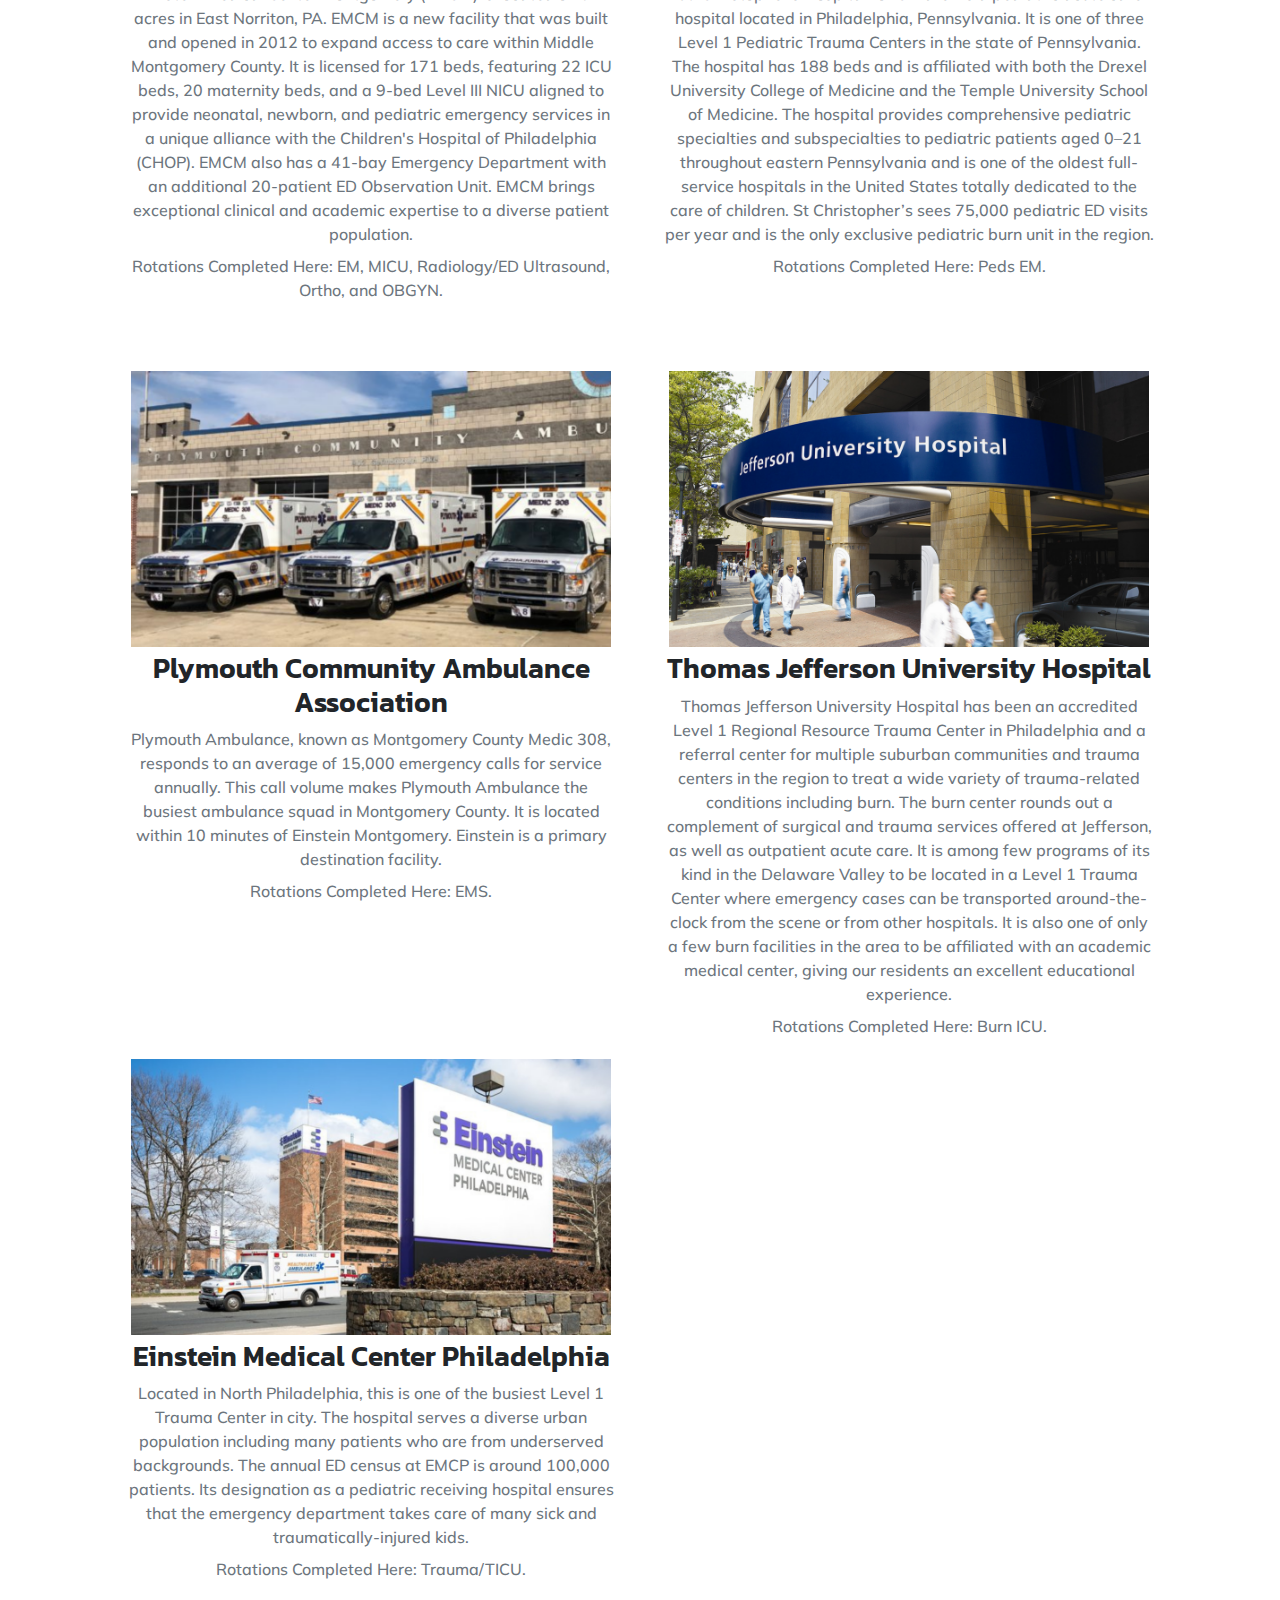
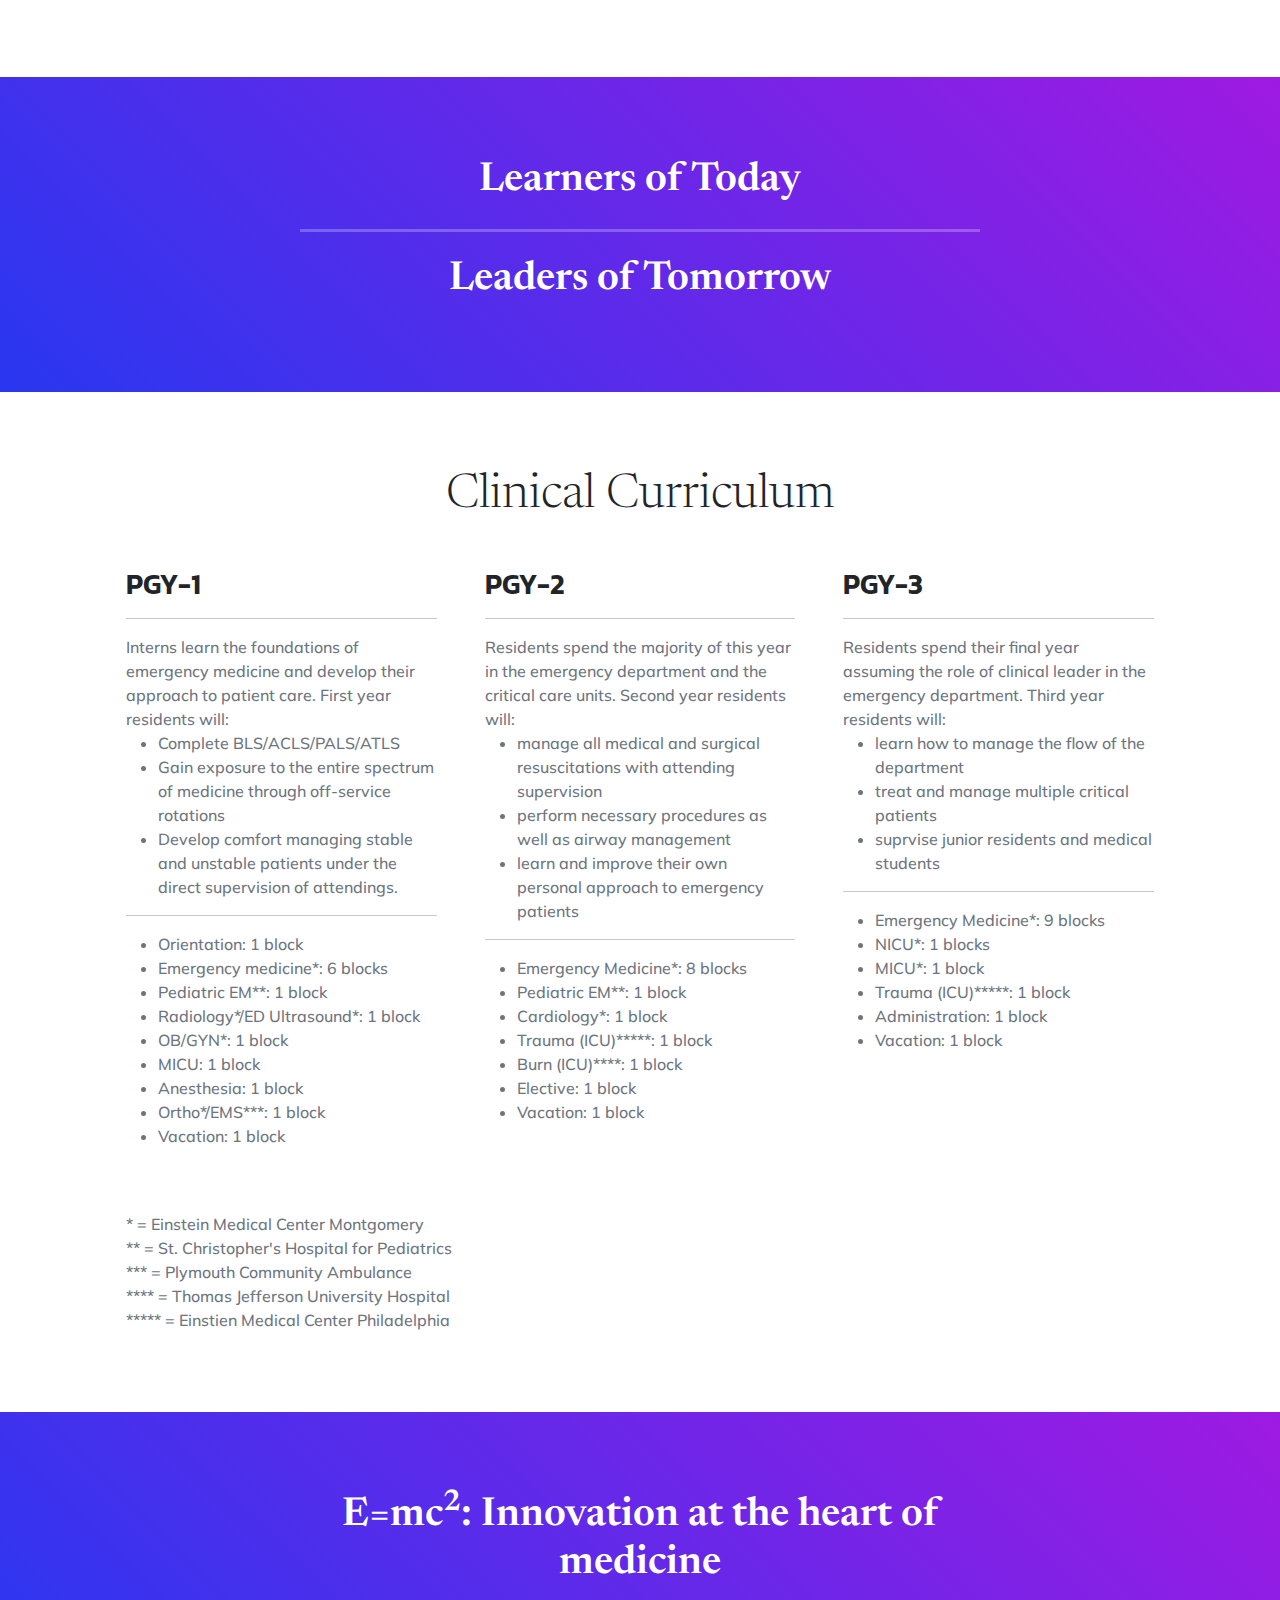
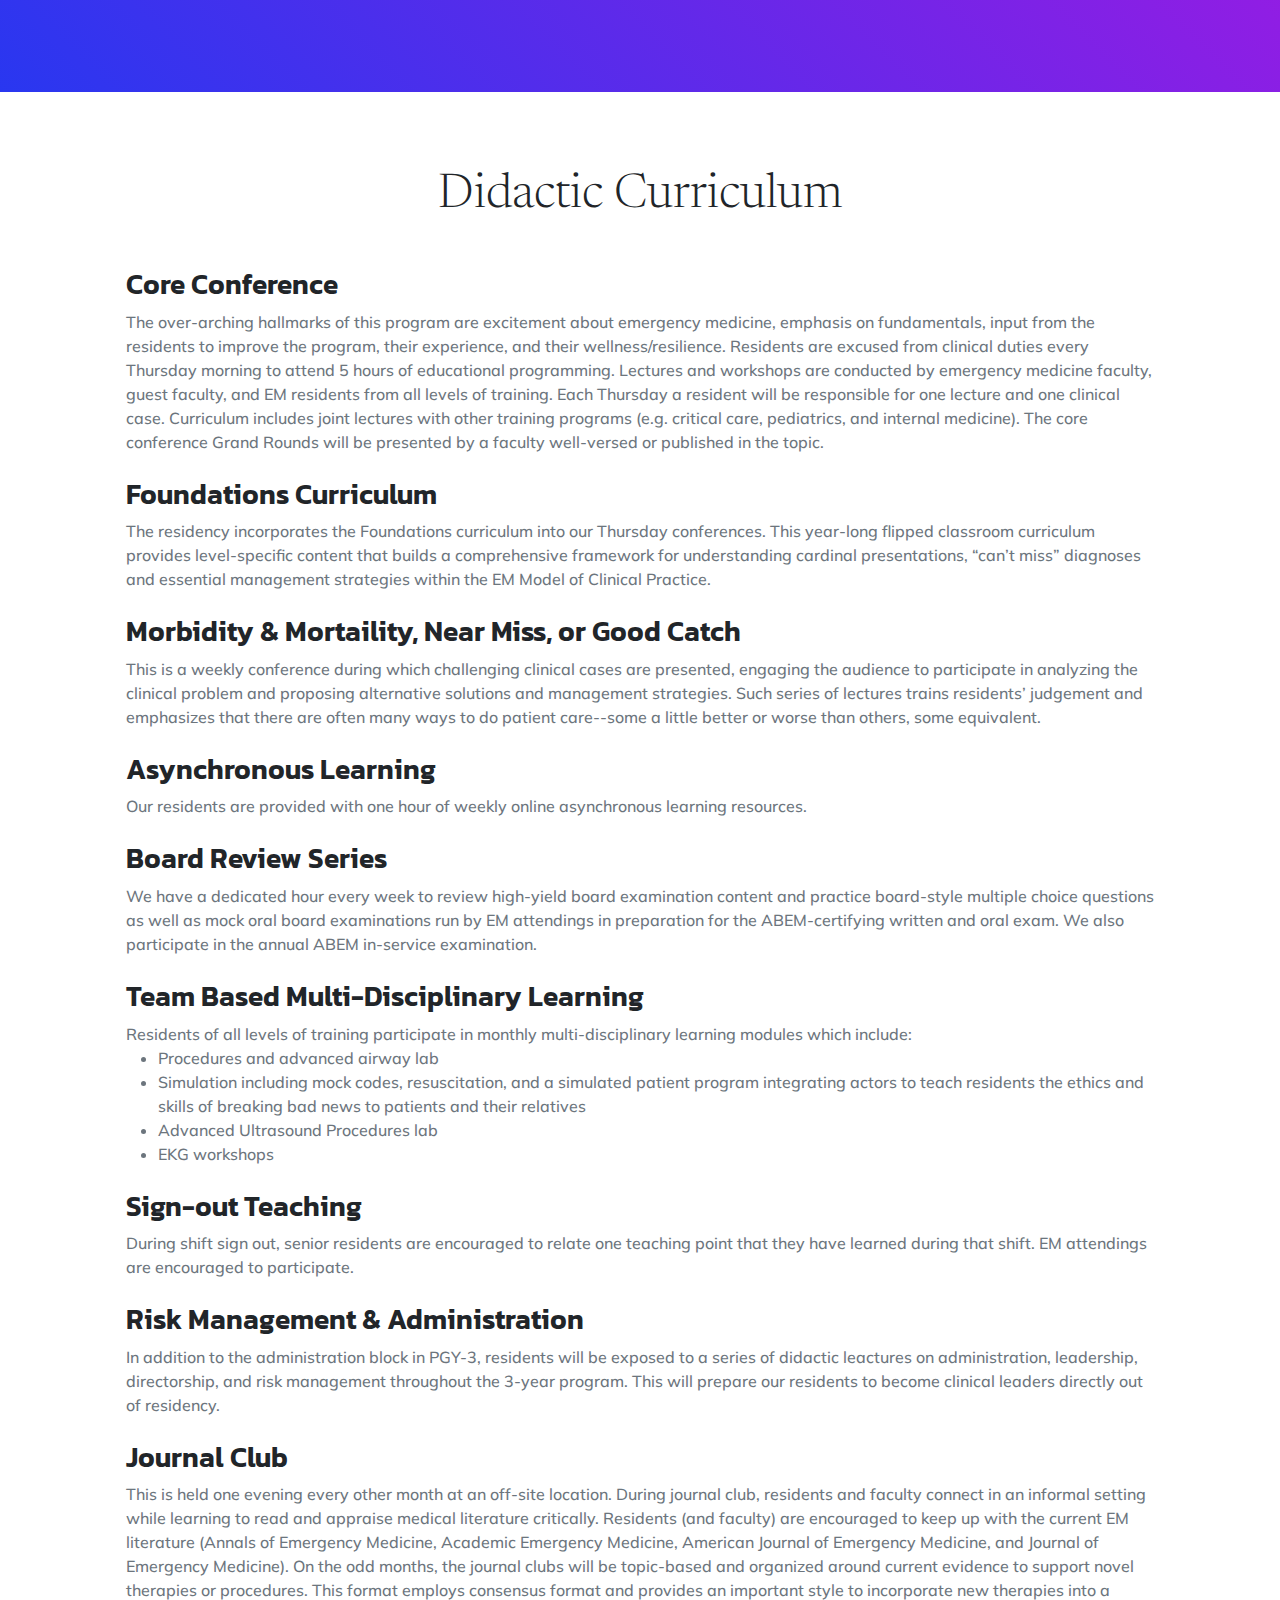
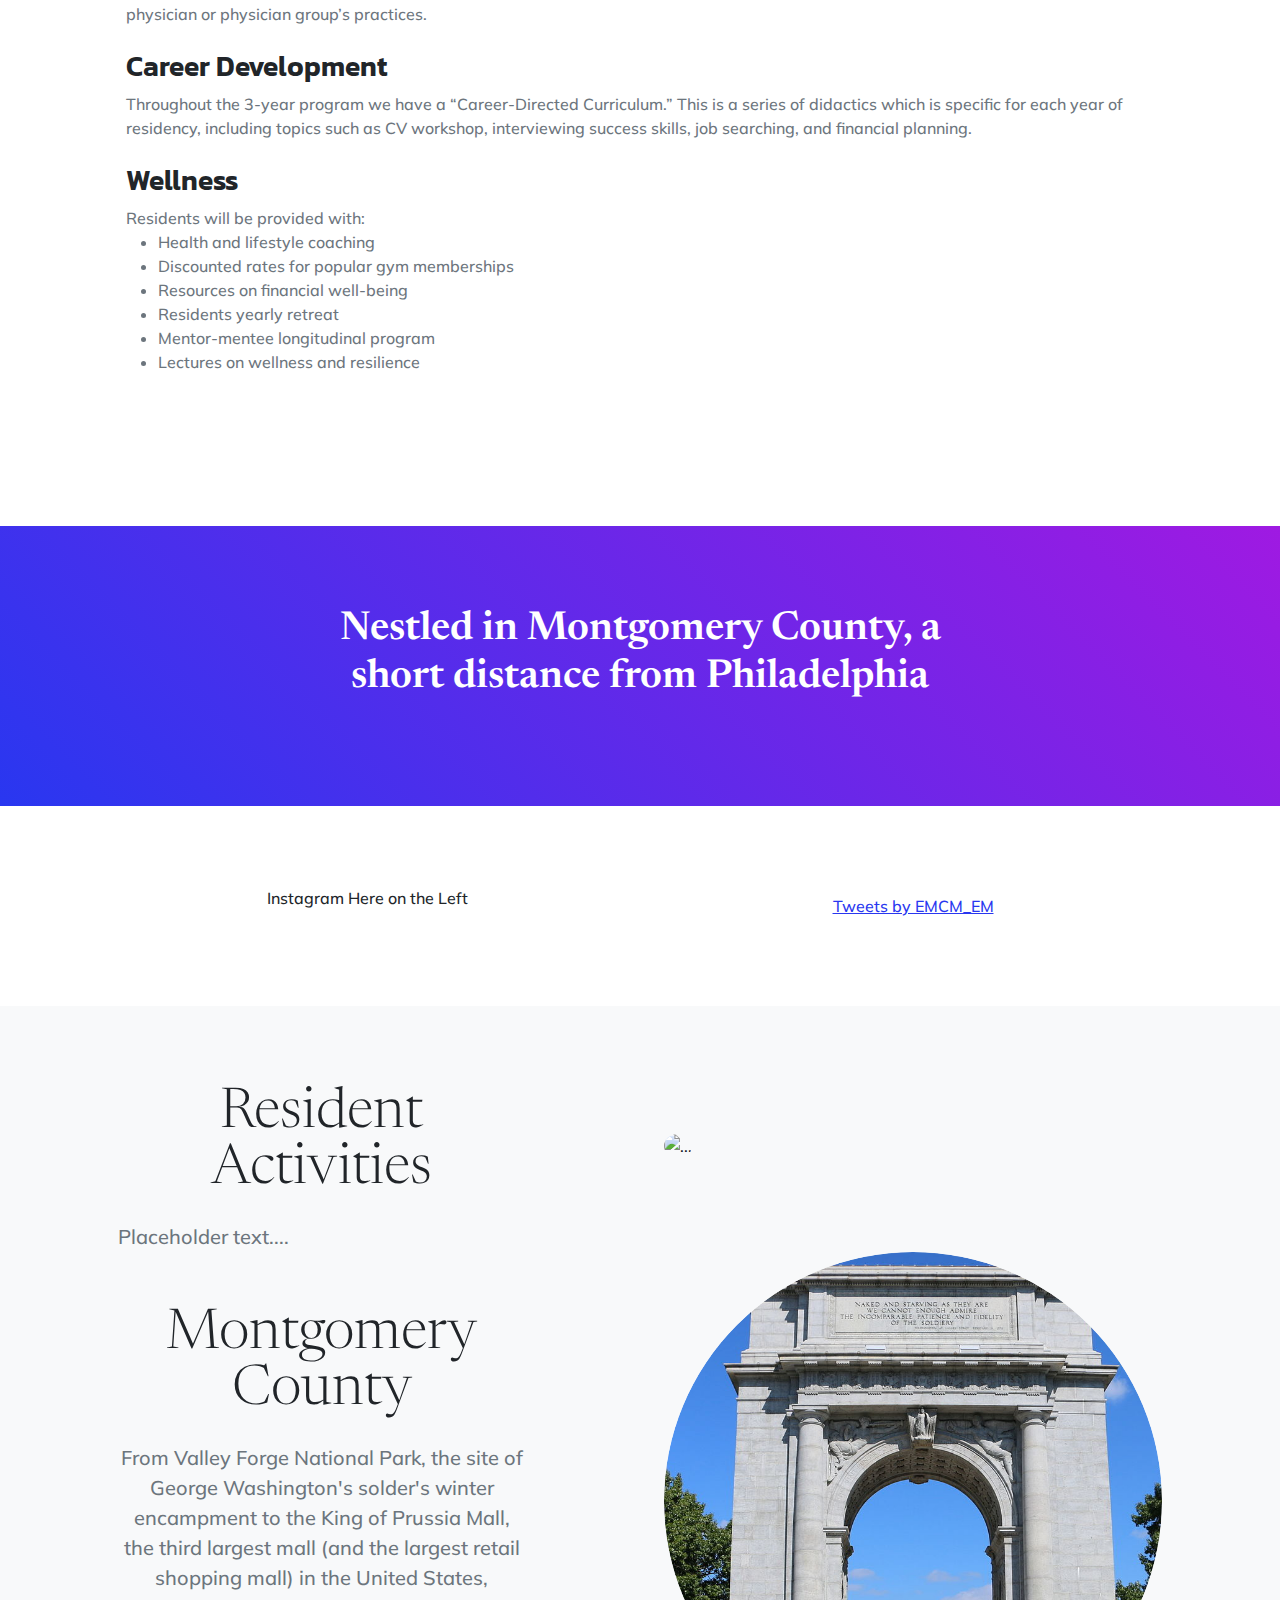
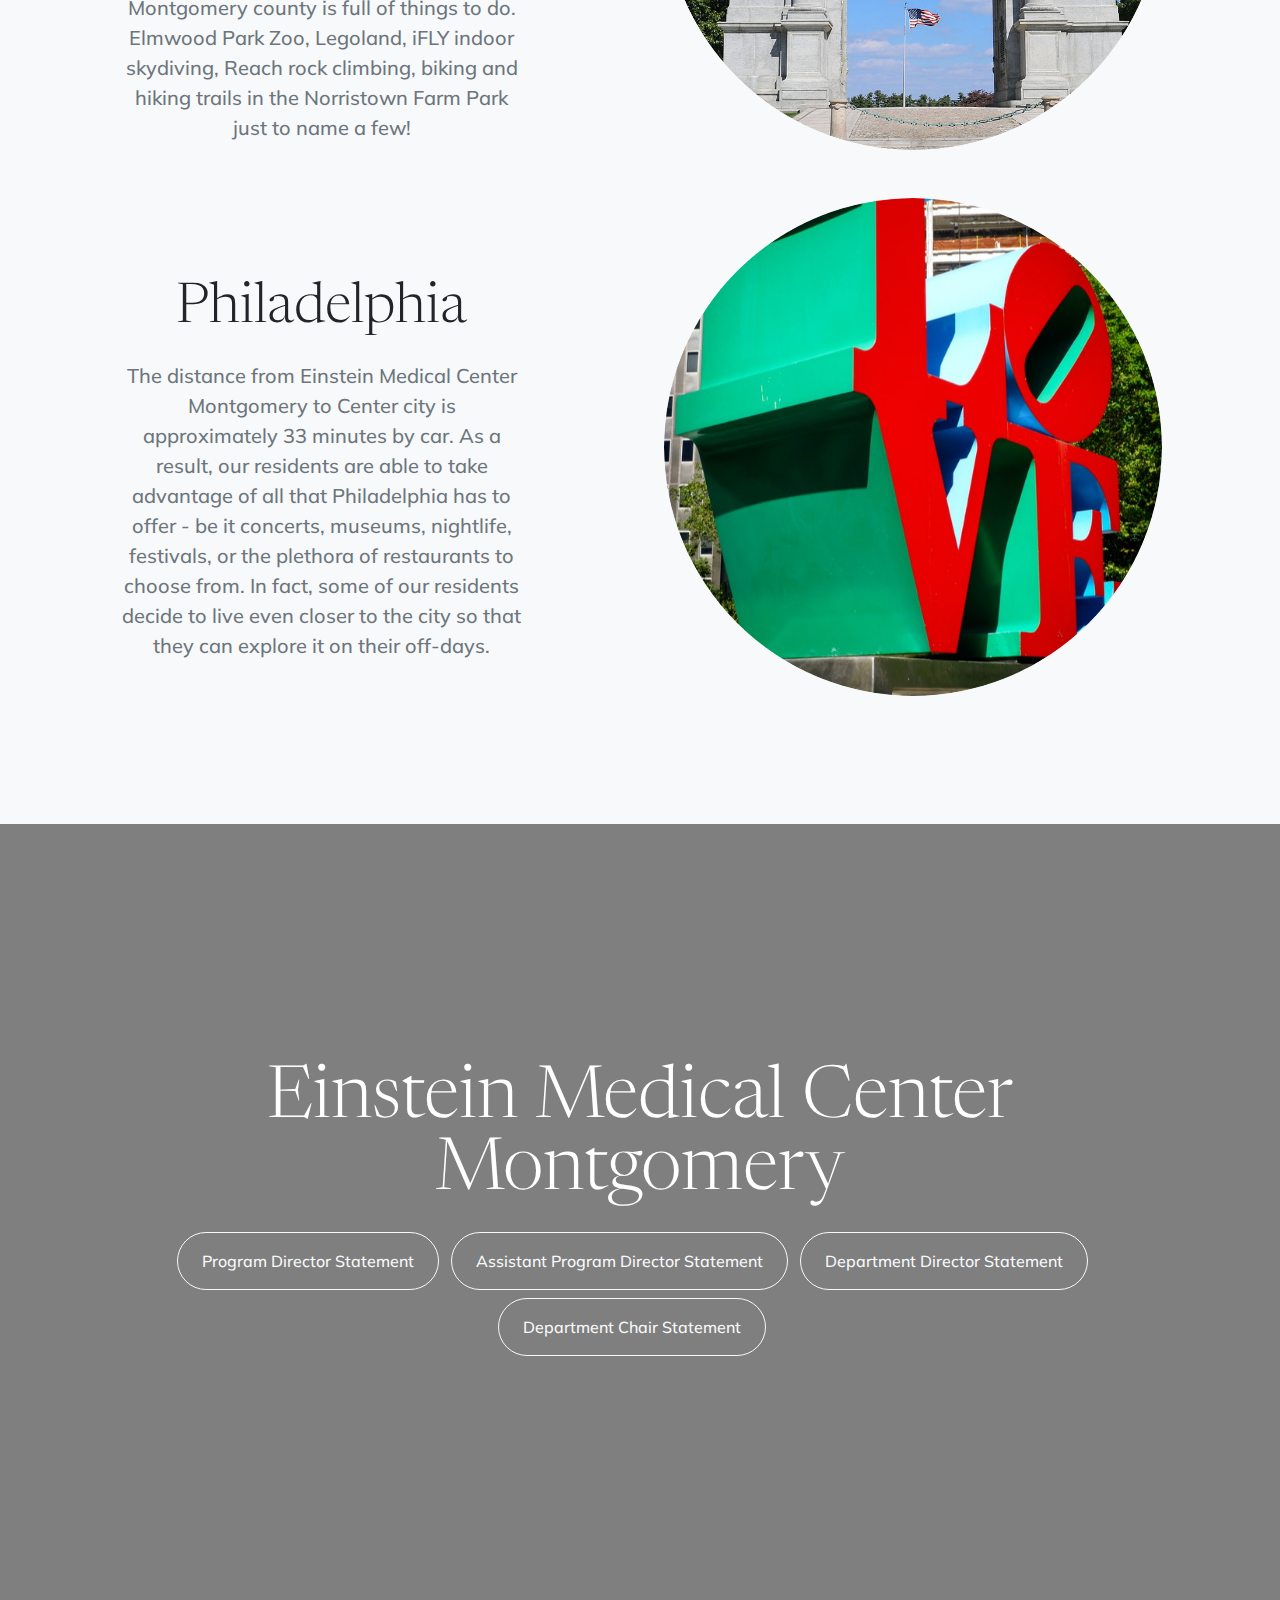
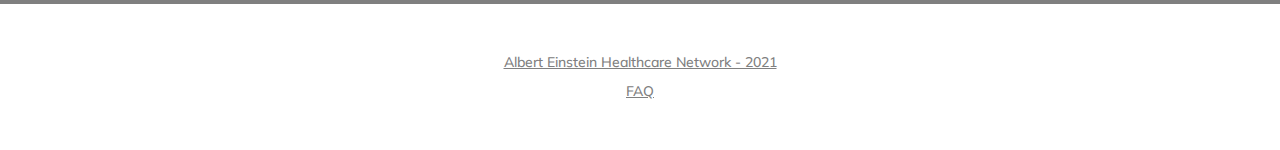
==== commit fa002012: "Fixed mobile issues (removed offset-1) from main page" ====
--- a/index.html
+++ b/index.html
@@ -76,12 +76,12 @@
                             </div>
                         </div>
                     </div>
-                    <!--<div class="col-lg-1">
-                            This is blank section is intentionally left empty to allow for the logo image to be properly sized. There is probably a better way to do this, but after spending a few hours trying to figure it out. This was the simplest solution I came up with....I guess no longer needed b/c of the offset-lg-1 class in the section below.
-                    </div>-->
-                    <div class="col-lg-5 offset-lg-1">
+                    <div class="col-lg-1">
+                            <!--This is blank section is intentionally left empty to allow for the logo image to be properly sized. There is probably a better way to do this, but after spending a few hours trying to figure it out. This was the simplest solution I came up with....If this section is deleted and an offset-1 class is added into the next block, the image doesn't properly resize on mobile devices.-->
+                    </div>
+                    <div class="col-lg-5">
                         <div class="logo-image">
-                            <img src="assets/img/EinsteinLogoCircle.png" alt="Einstein Montgomery EM Logo" class="img-fluid" style="max-width:400px;">
+                            <img src="assets/img/EinsteinLogoCircle.png" alt="Einstein Montgomery EM Logo" class="img-fluid">
                         </div>
 
                         <!-- Masthead device mockup feature
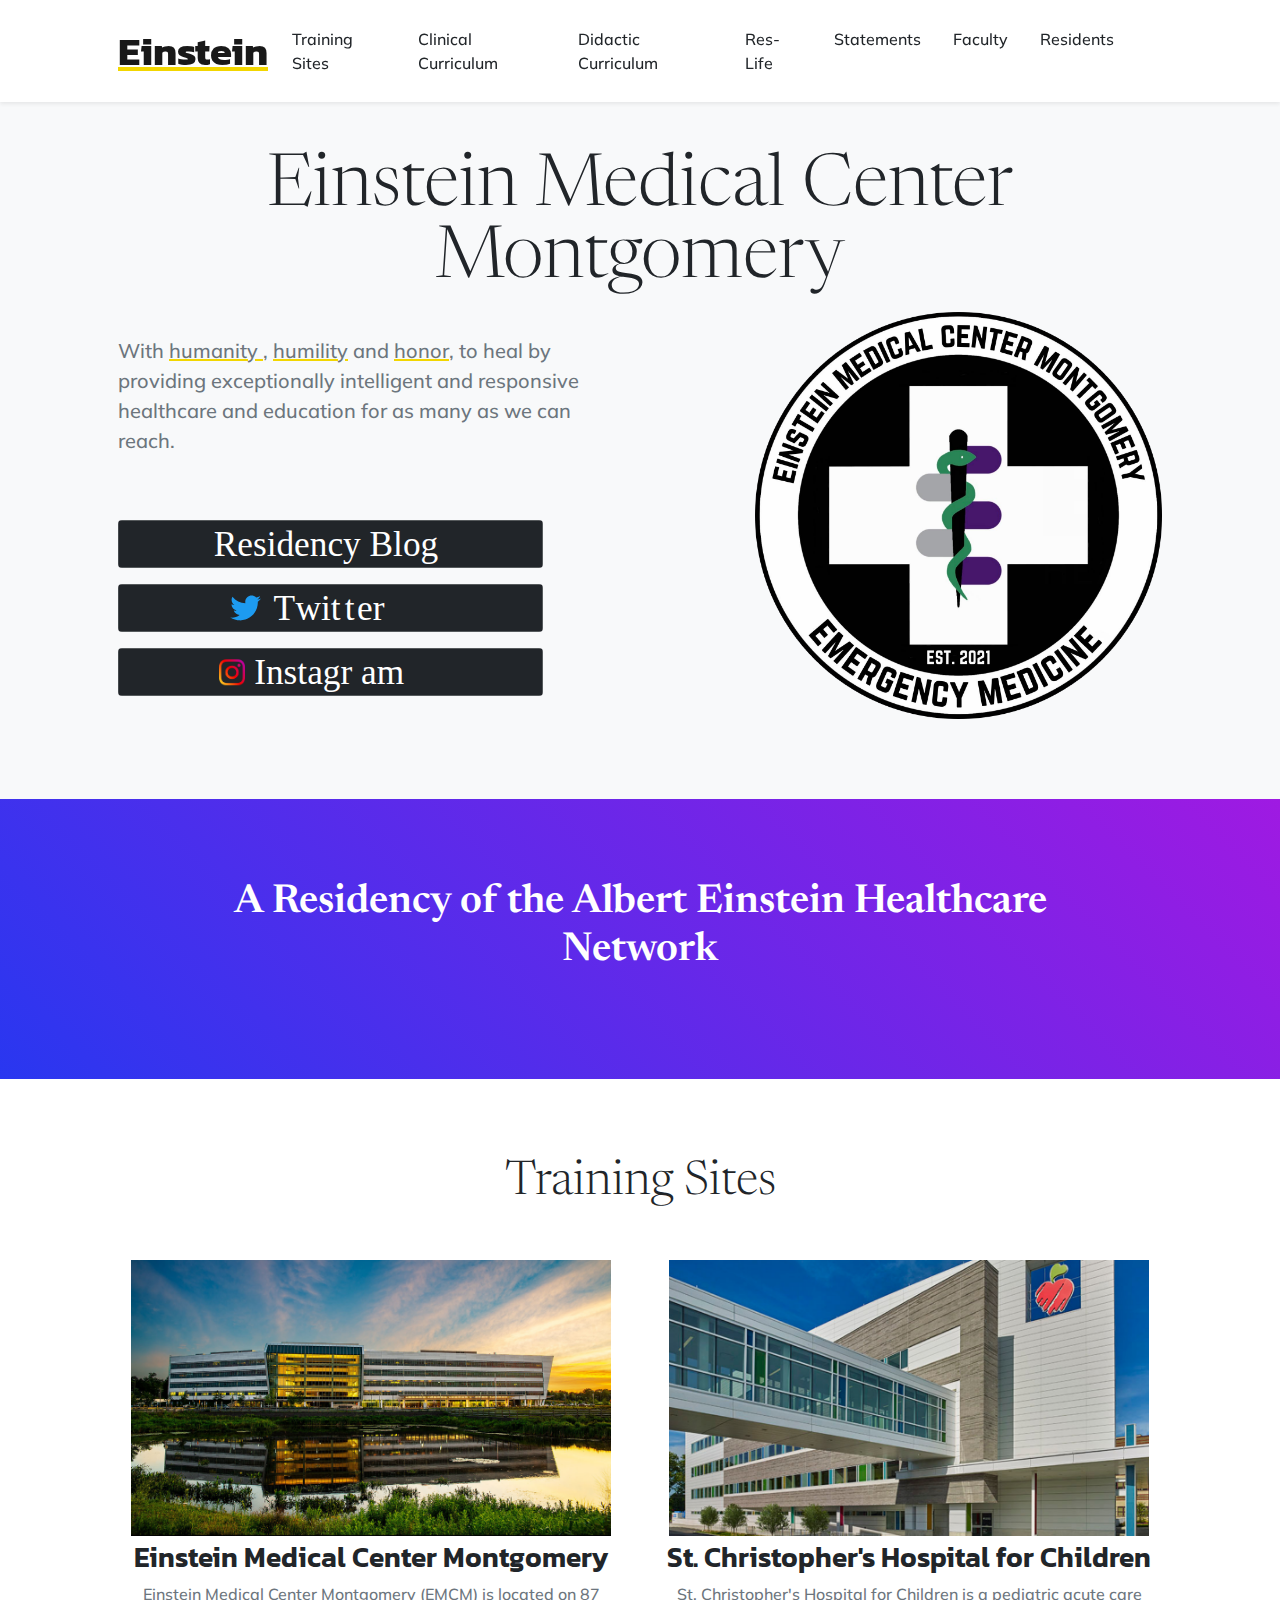
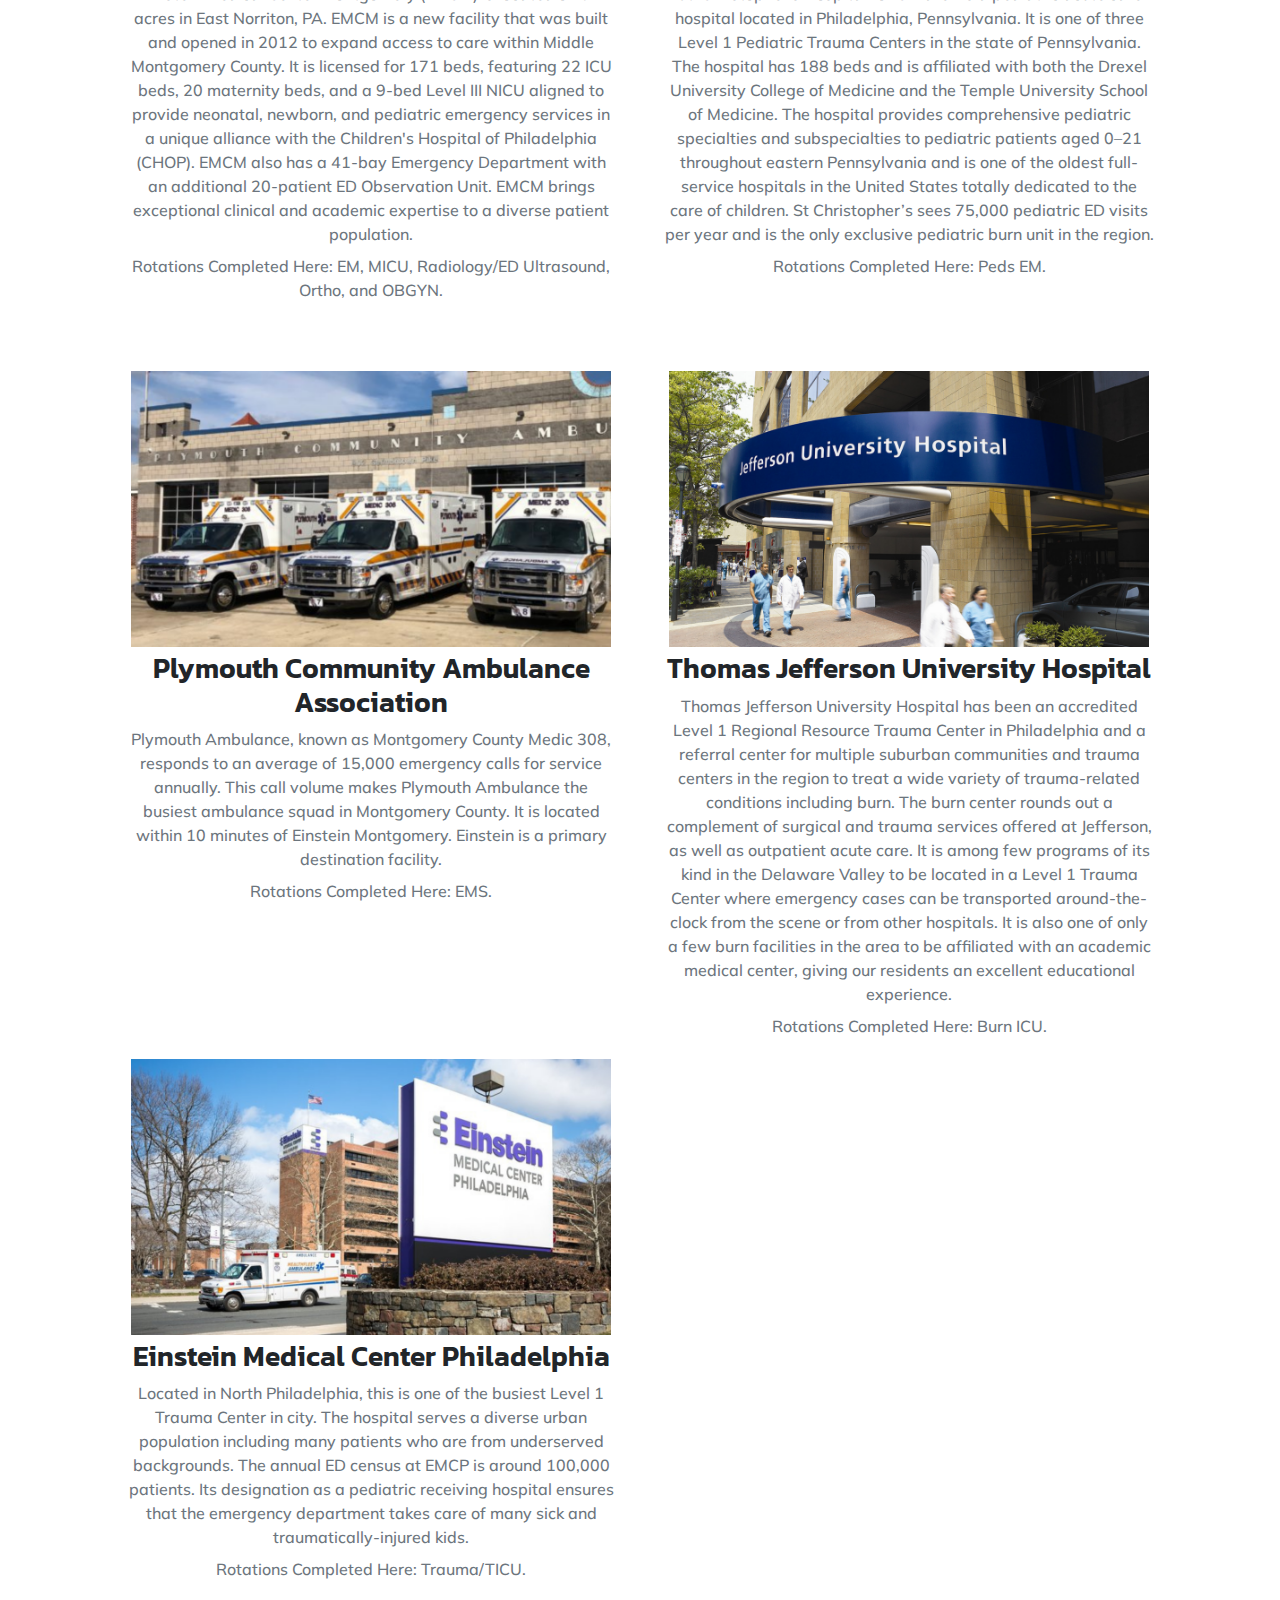
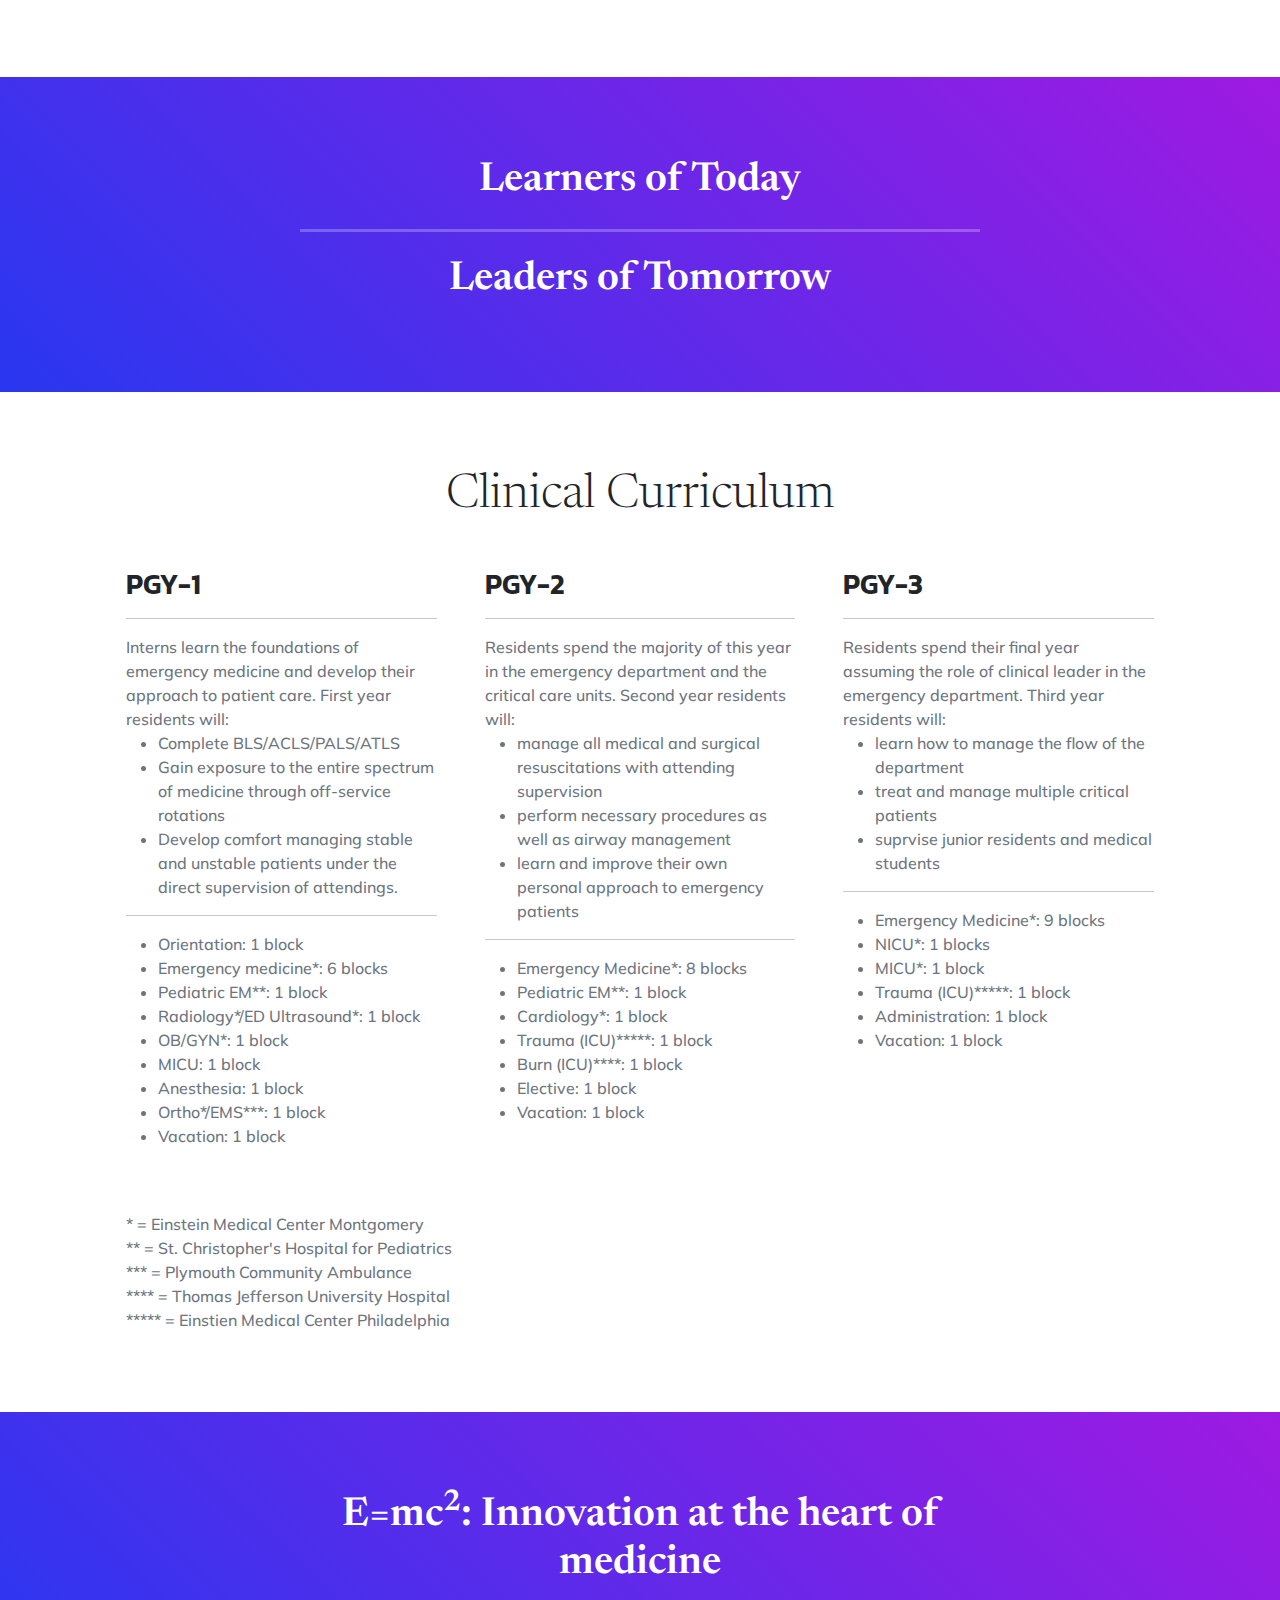
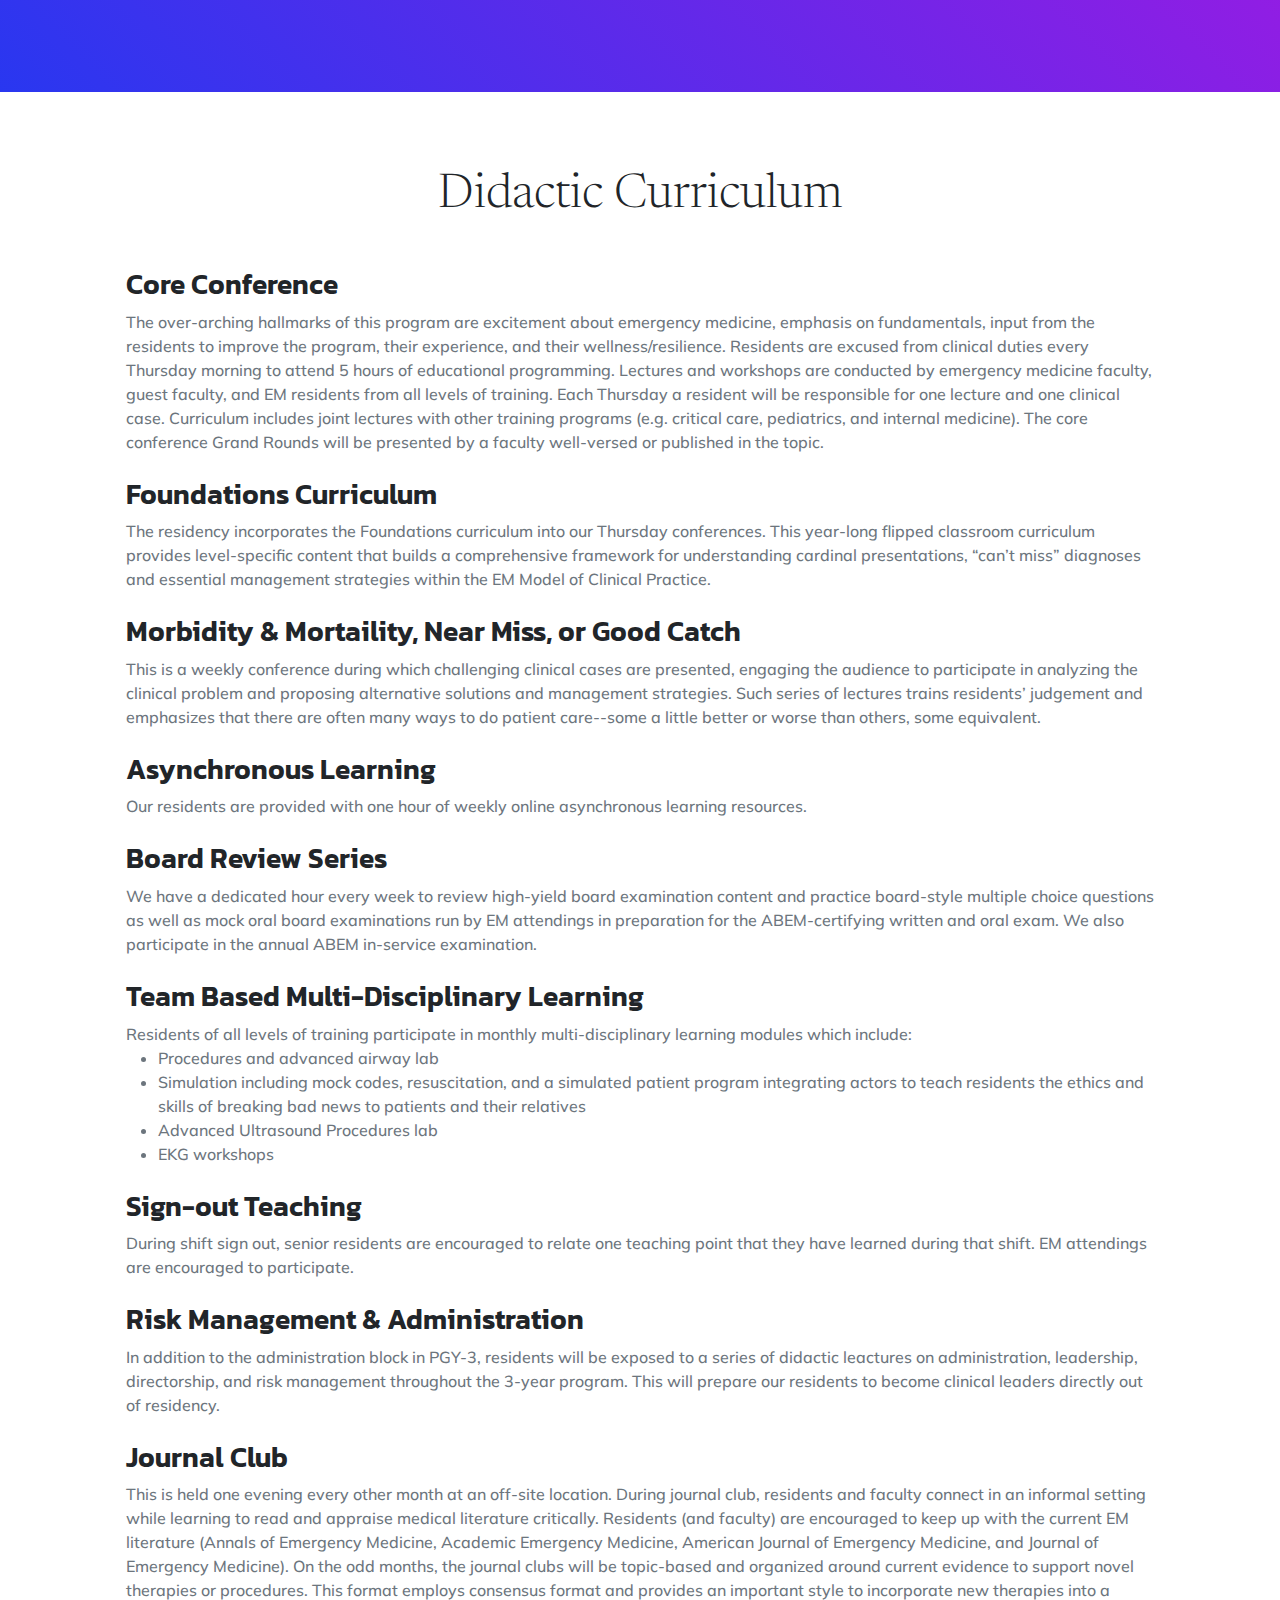
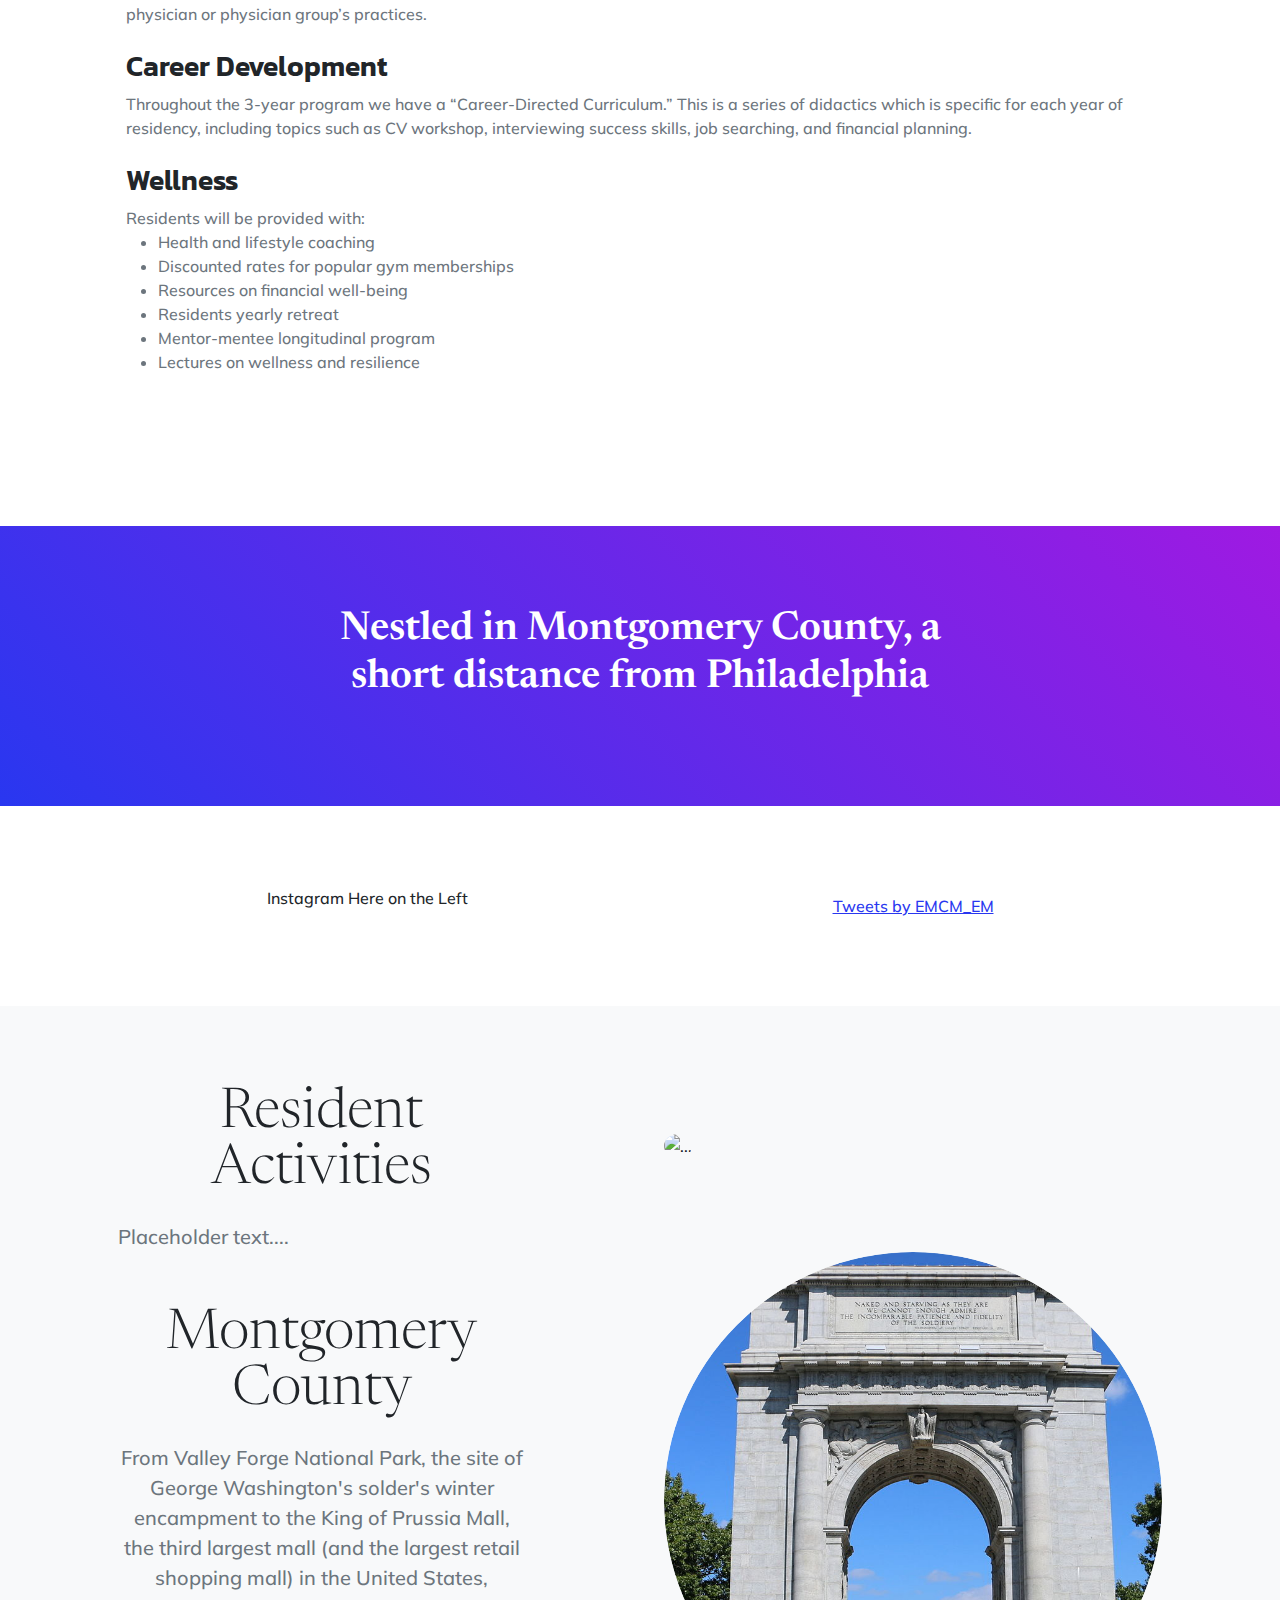
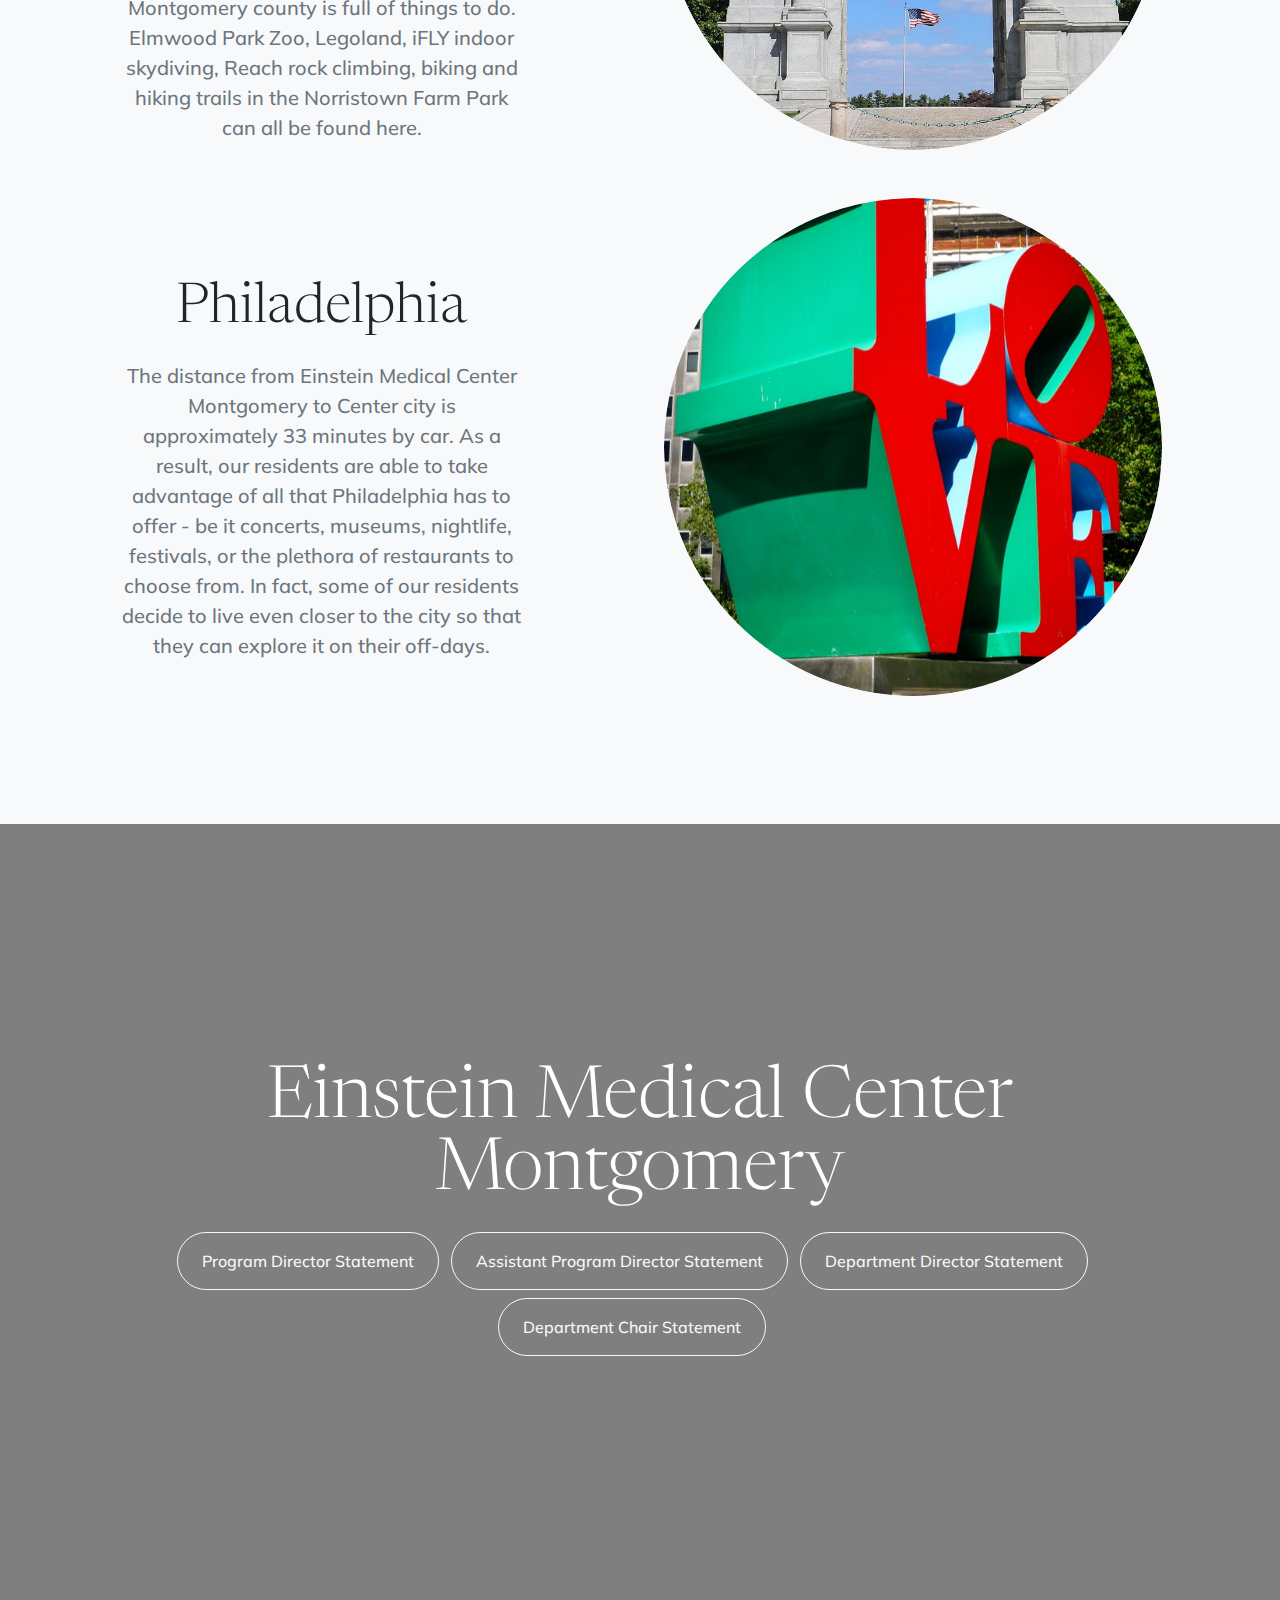
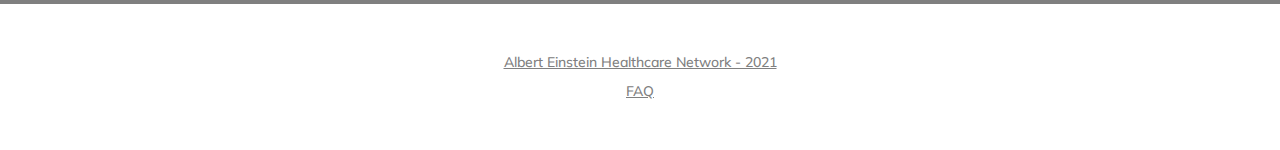
==== commit 0f06b36b: "Reformatting pd and dc statement page with image now." ====
--- a/index.html
+++ b/index.html
@@ -489,7 +489,7 @@
                 <div class="row gx-5 align-items-center justify-content-center justify-content-lg-between">
                     <div class="col-12 col-lg-5">
                         <h2 class="display-4 lh-1 mb-4 text-center">Montgomery County</h2>
-                        <p class="lead fw-normal text-muted mb-5 mb-lg-0 text-center">From Valley Forge National Park, the site of George Washington's solder's winter encampment to the King of Prussia Mall, the third largest mall (and the largest retail shopping mall) in the United States, Montgomery county is full of things to do. Elmwood Park Zoo, Legoland, iFLY indoor skydiving, Reach rock climbing, biking and hiking trails in the Norristown Farm Park just to name a few!</p>
+                        <p class="lead fw-normal text-muted mb-5 mb-lg-0 text-center">From Valley Forge National Park, the site of George Washington's solder's winter encampment to the King of Prussia Mall, the third largest mall (and the largest retail shopping mall) in the United States, Montgomery county is full of things to do. Elmwood Park Zoo, Legoland, iFLY indoor skydiving, Reach rock climbing, biking and hiking trails in the Norristown Farm Park can all be found here.</p>
                     </div>
                     <div class="col-sm-8 col-md-6">
                         <div class="px-5 px-sm-0 mb-5">
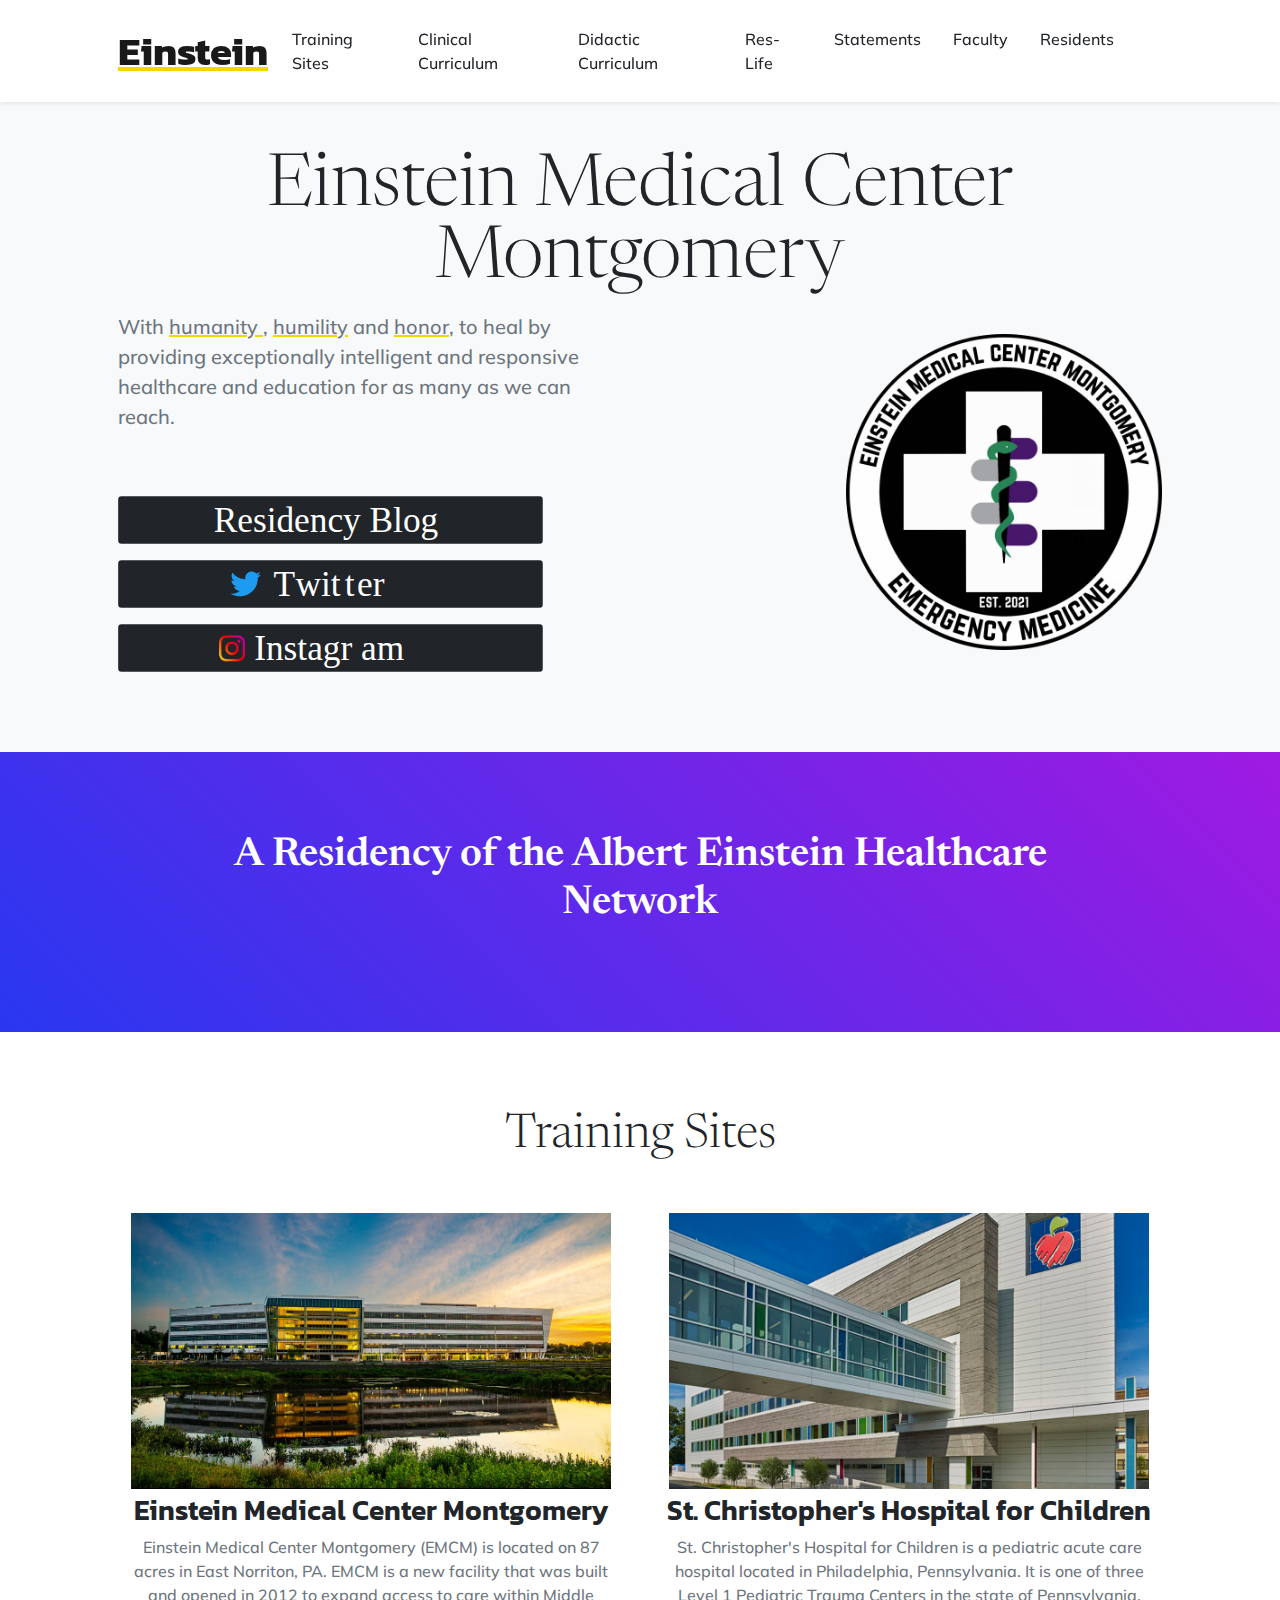
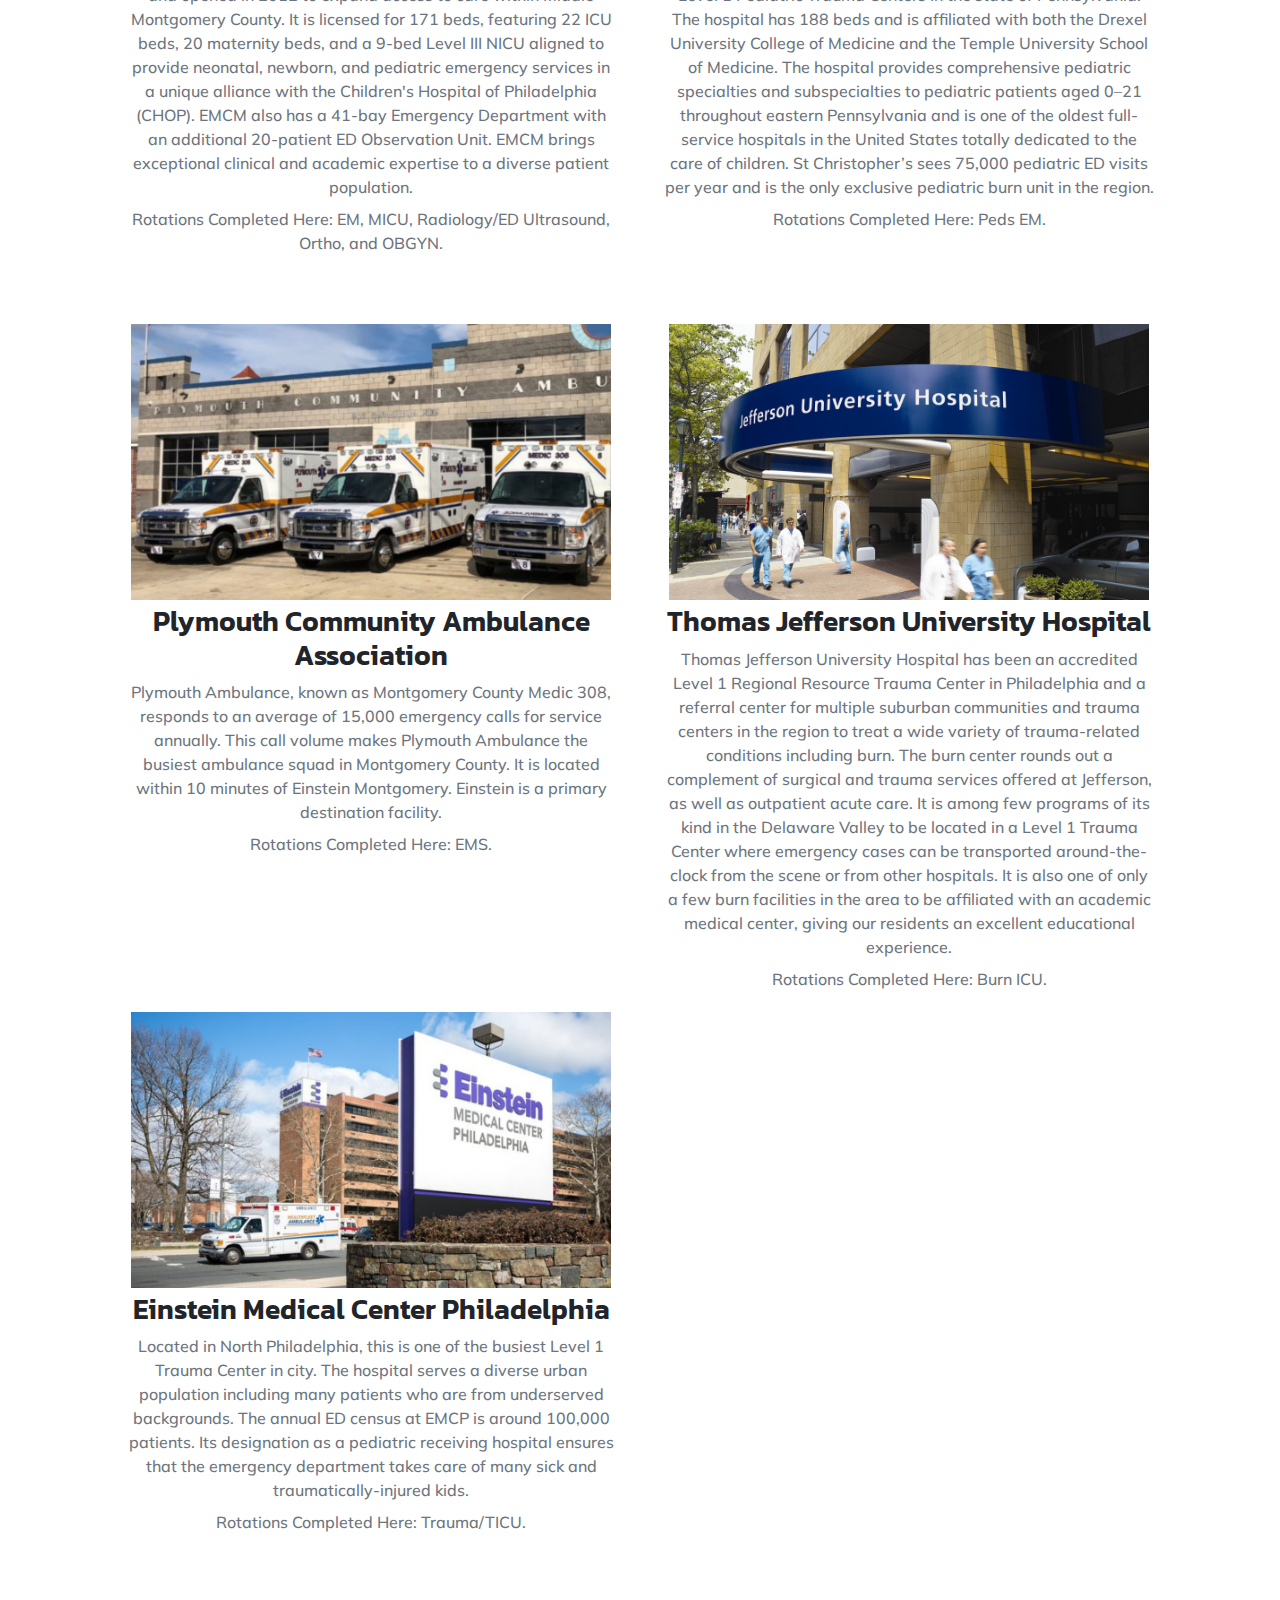
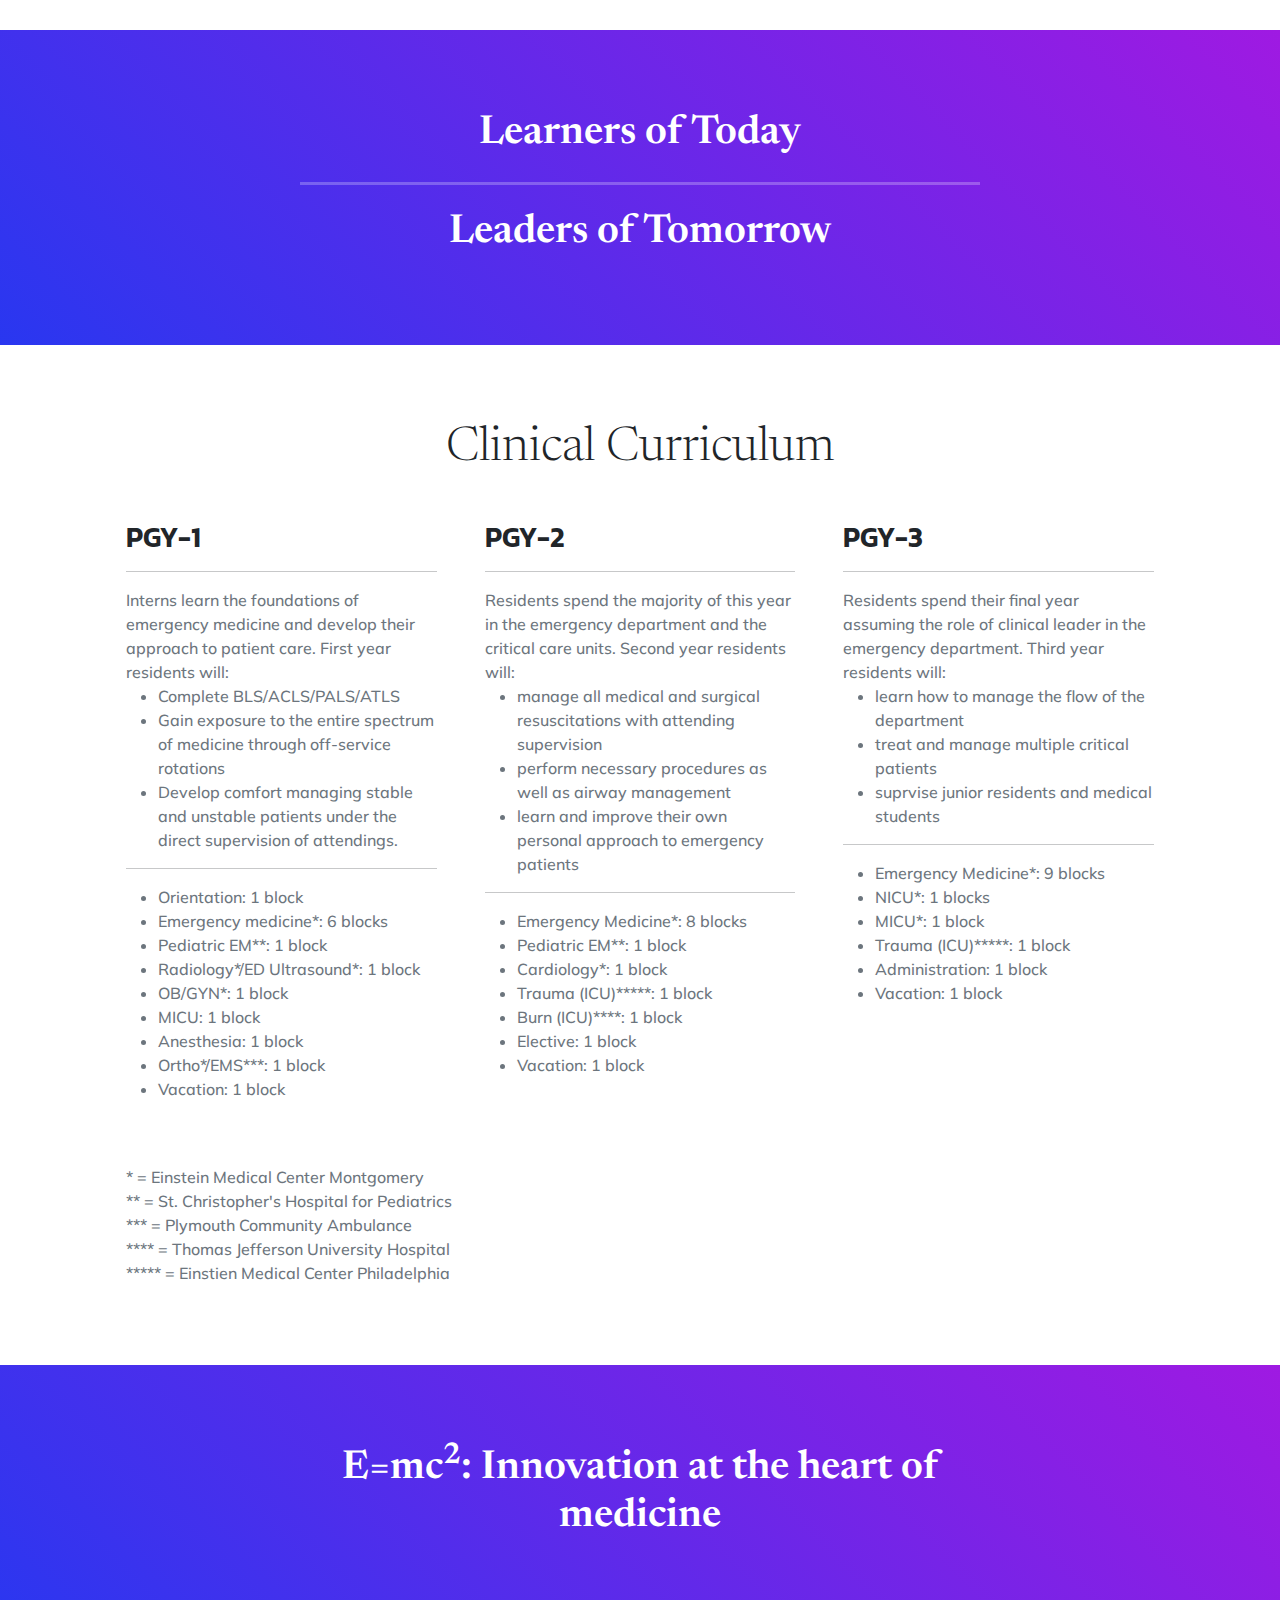
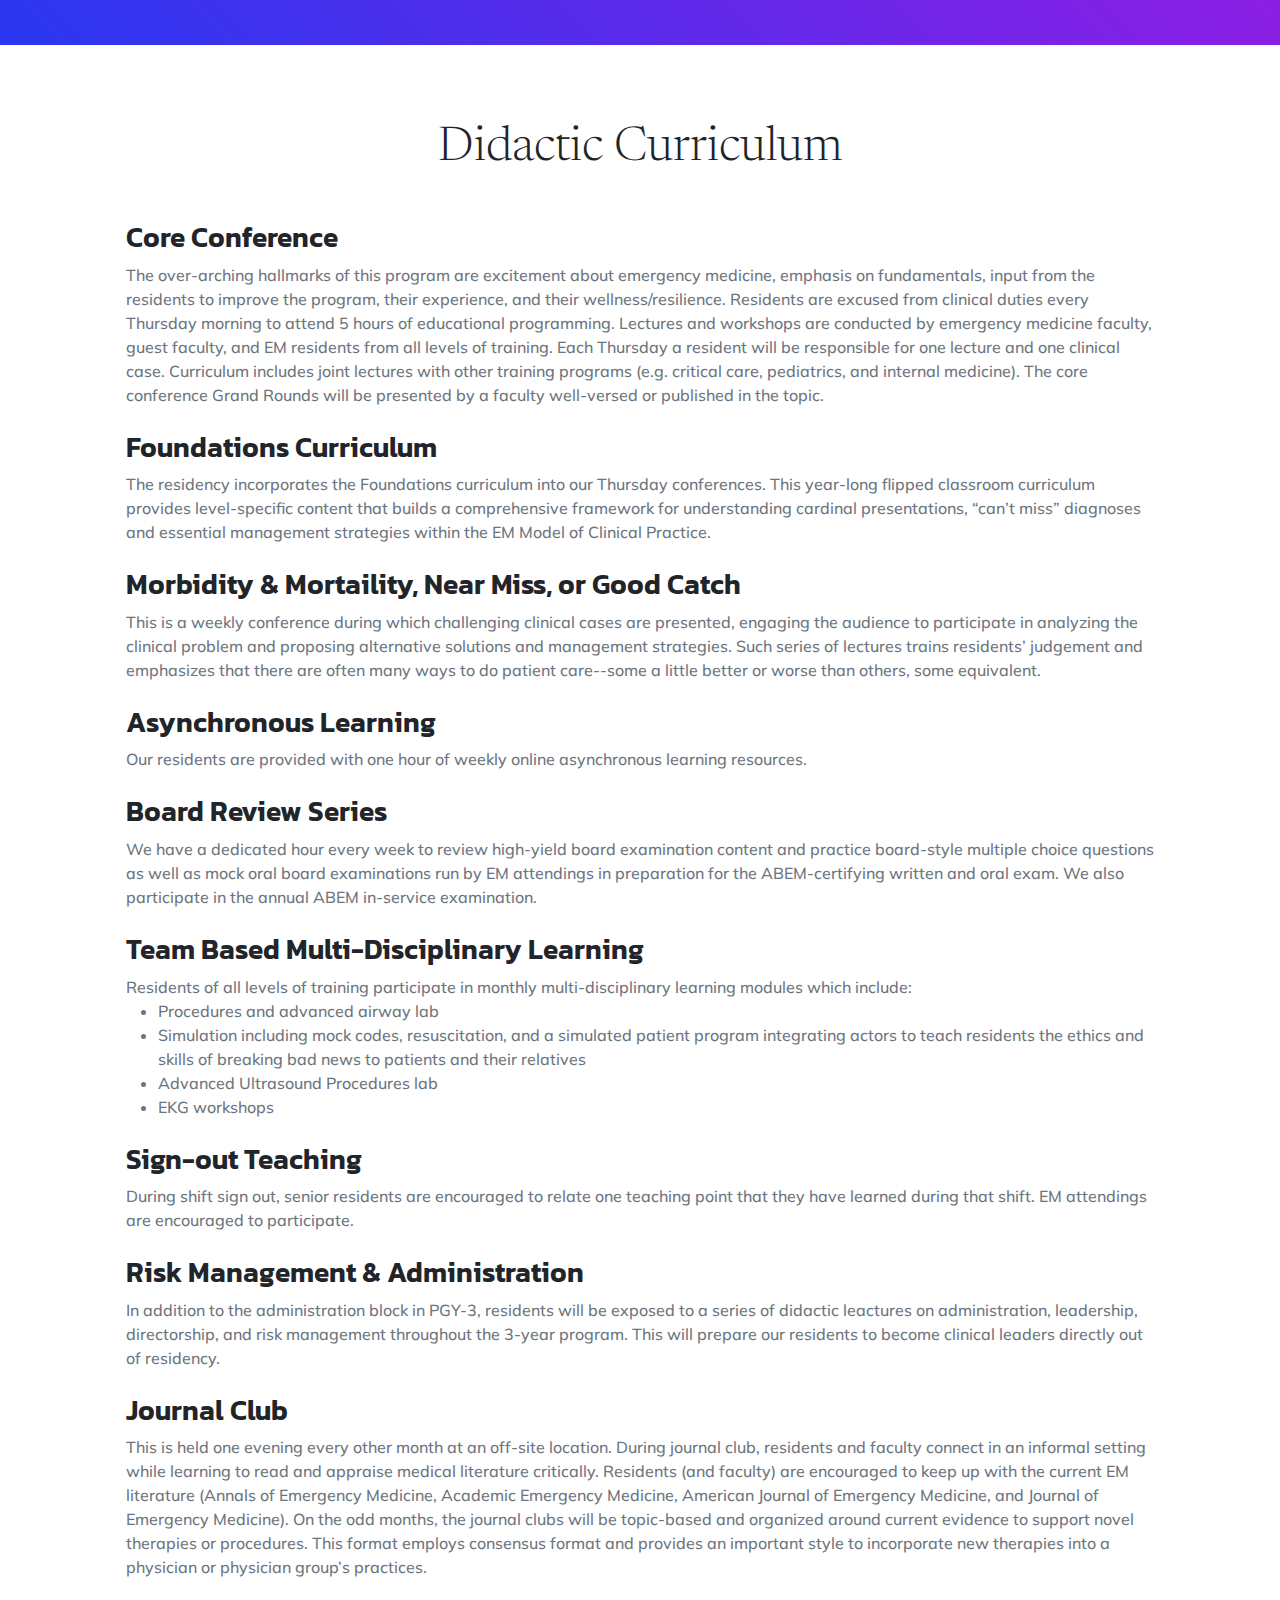
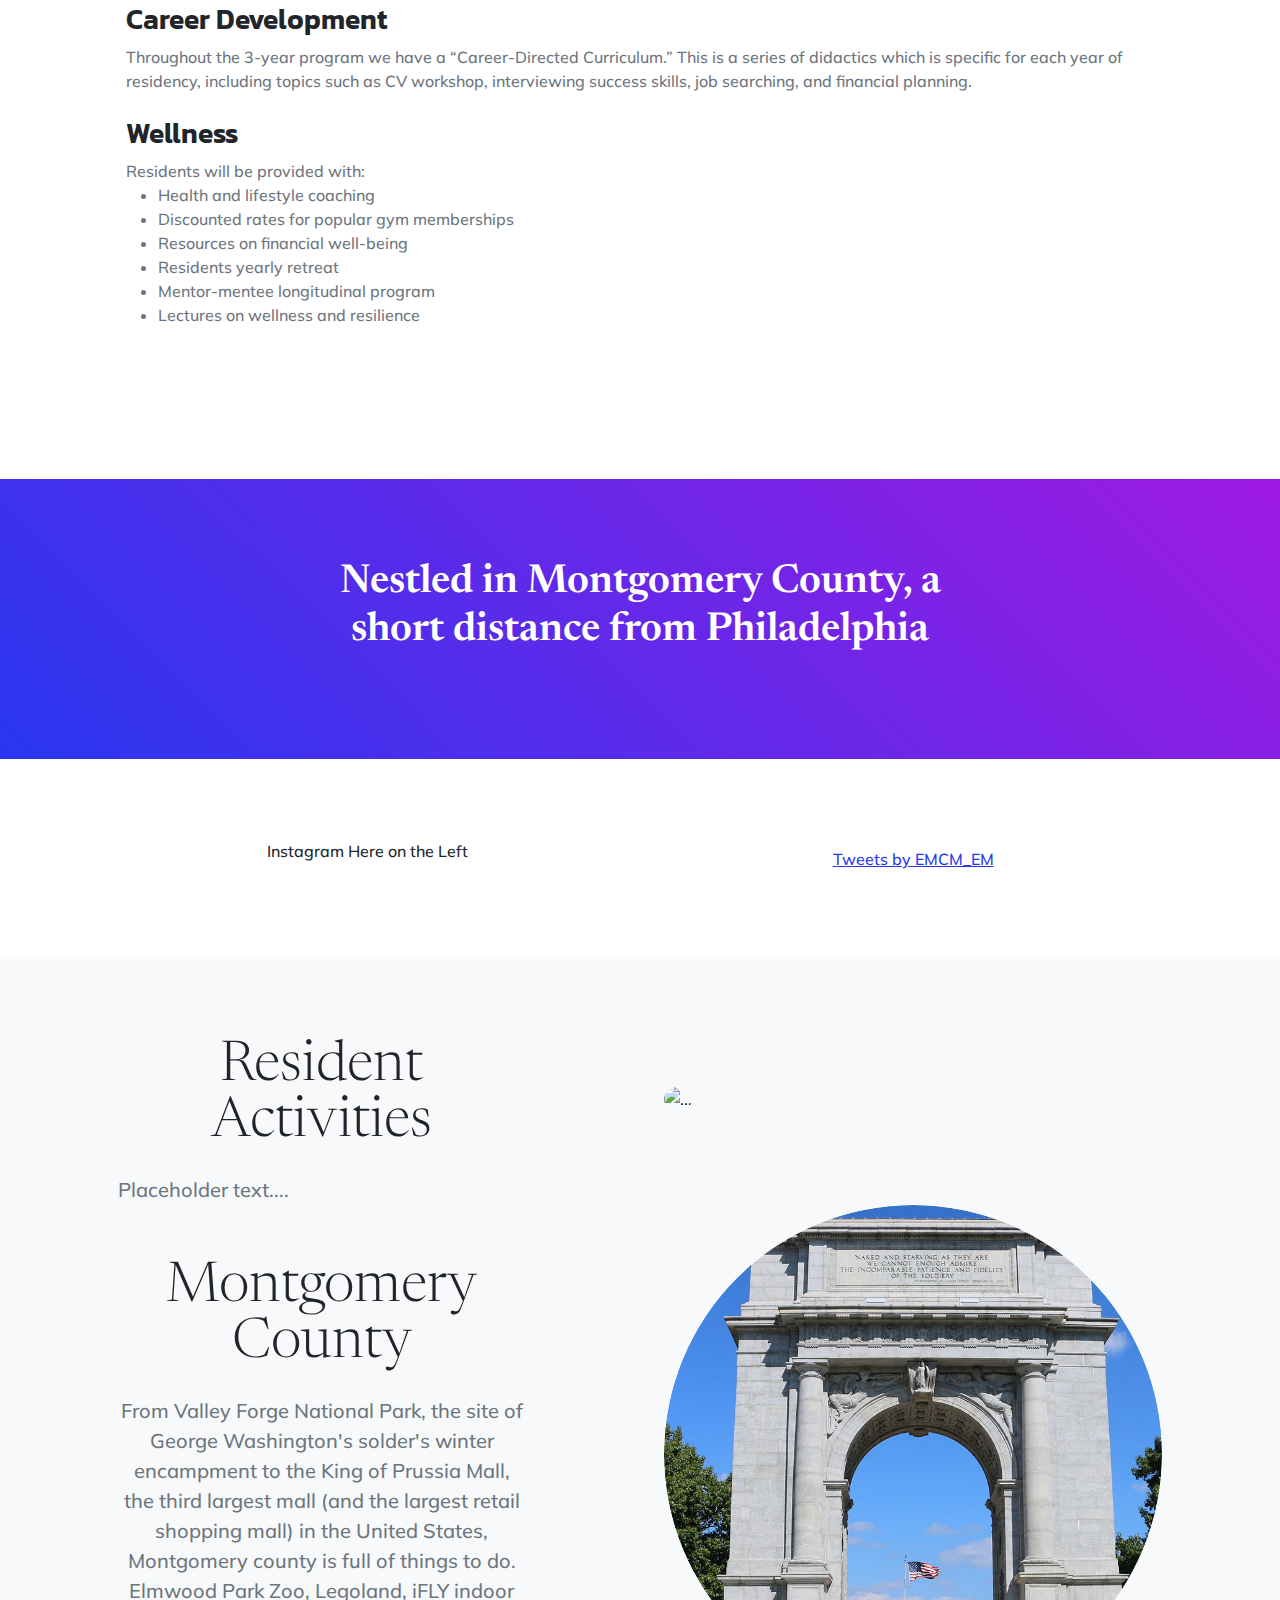
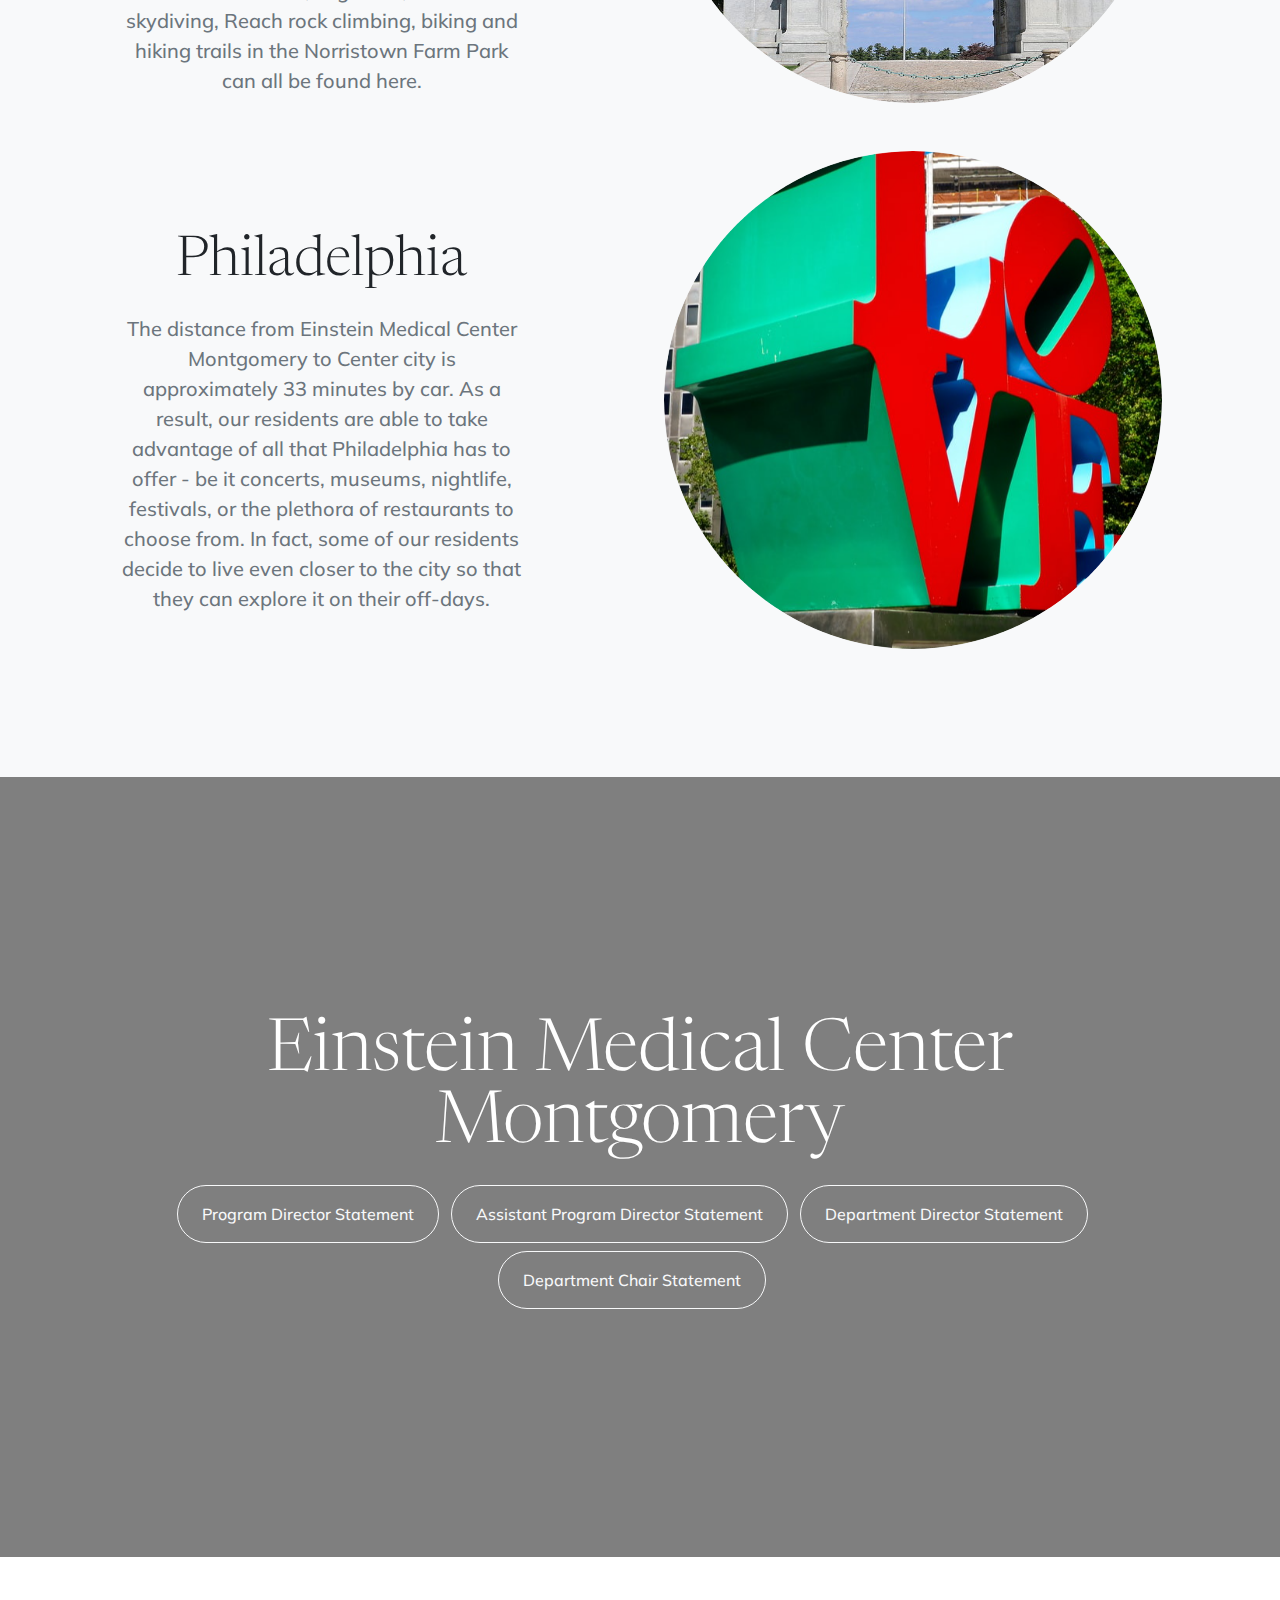
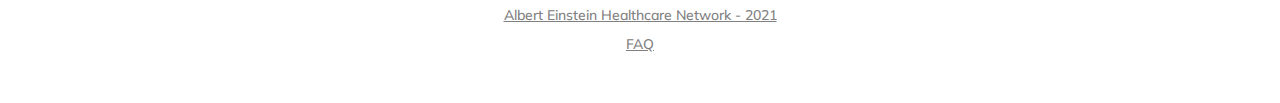
==== commit f4b675d6: "Readjusting masthead" ====
--- a/index.html
+++ b/index.html
@@ -76,10 +76,10 @@
                             </div>
                         </div>
                     </div>
-                    <div class="col-lg-1">
+                    <div class="col-lg-2">
                             <!--This is blank section is intentionally left empty to allow for the logo image to be properly sized. There is probably a better way to do this, but after spending a few hours trying to figure it out. This was the simplest solution I came up with....If this section is deleted and an offset-1 class is added into the next block, the image doesn't properly resize on mobile devices.-->
                     </div>
-                    <div class="col-lg-5">
+                    <div class="col-lg-4">
                         <div class="logo-image">
                             <img src="assets/img/EinsteinLogoCircle.png" alt="Einstein Montgomery EM Logo" class="img-fluid">
                         </div>
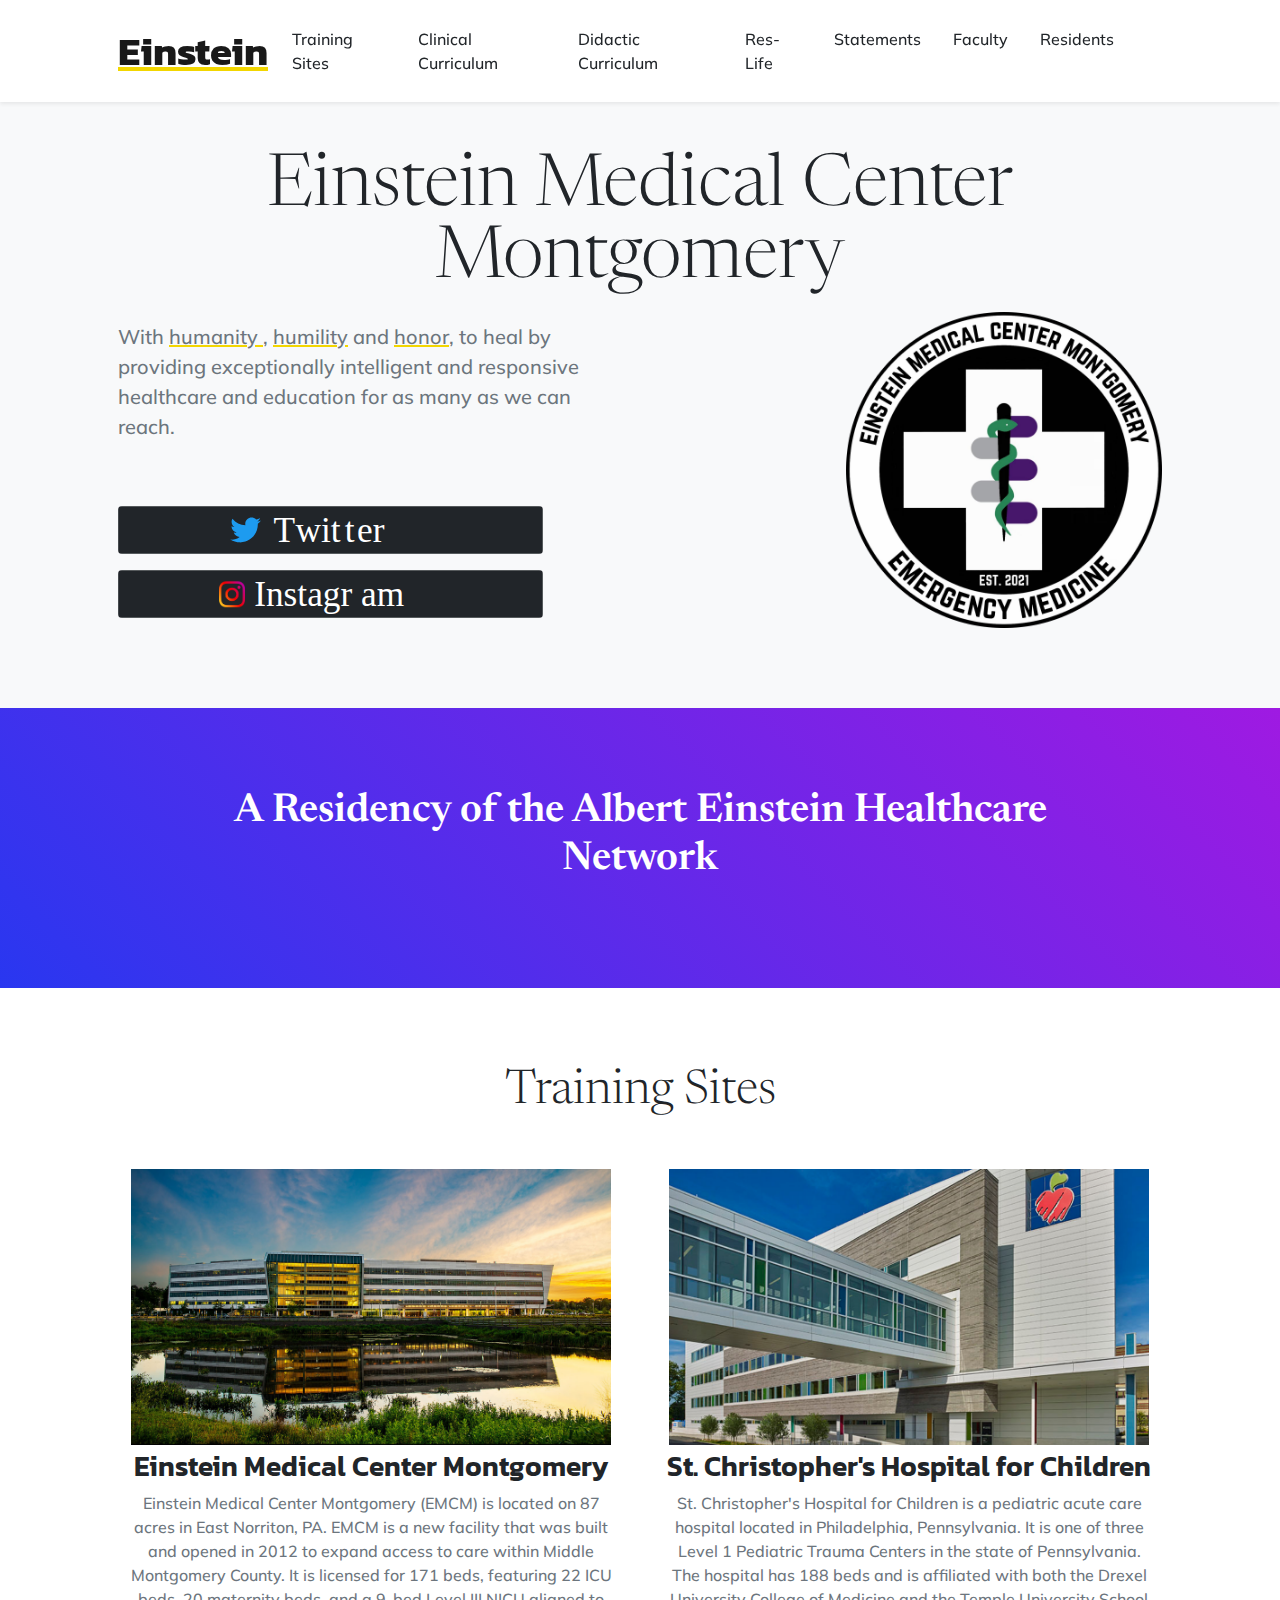
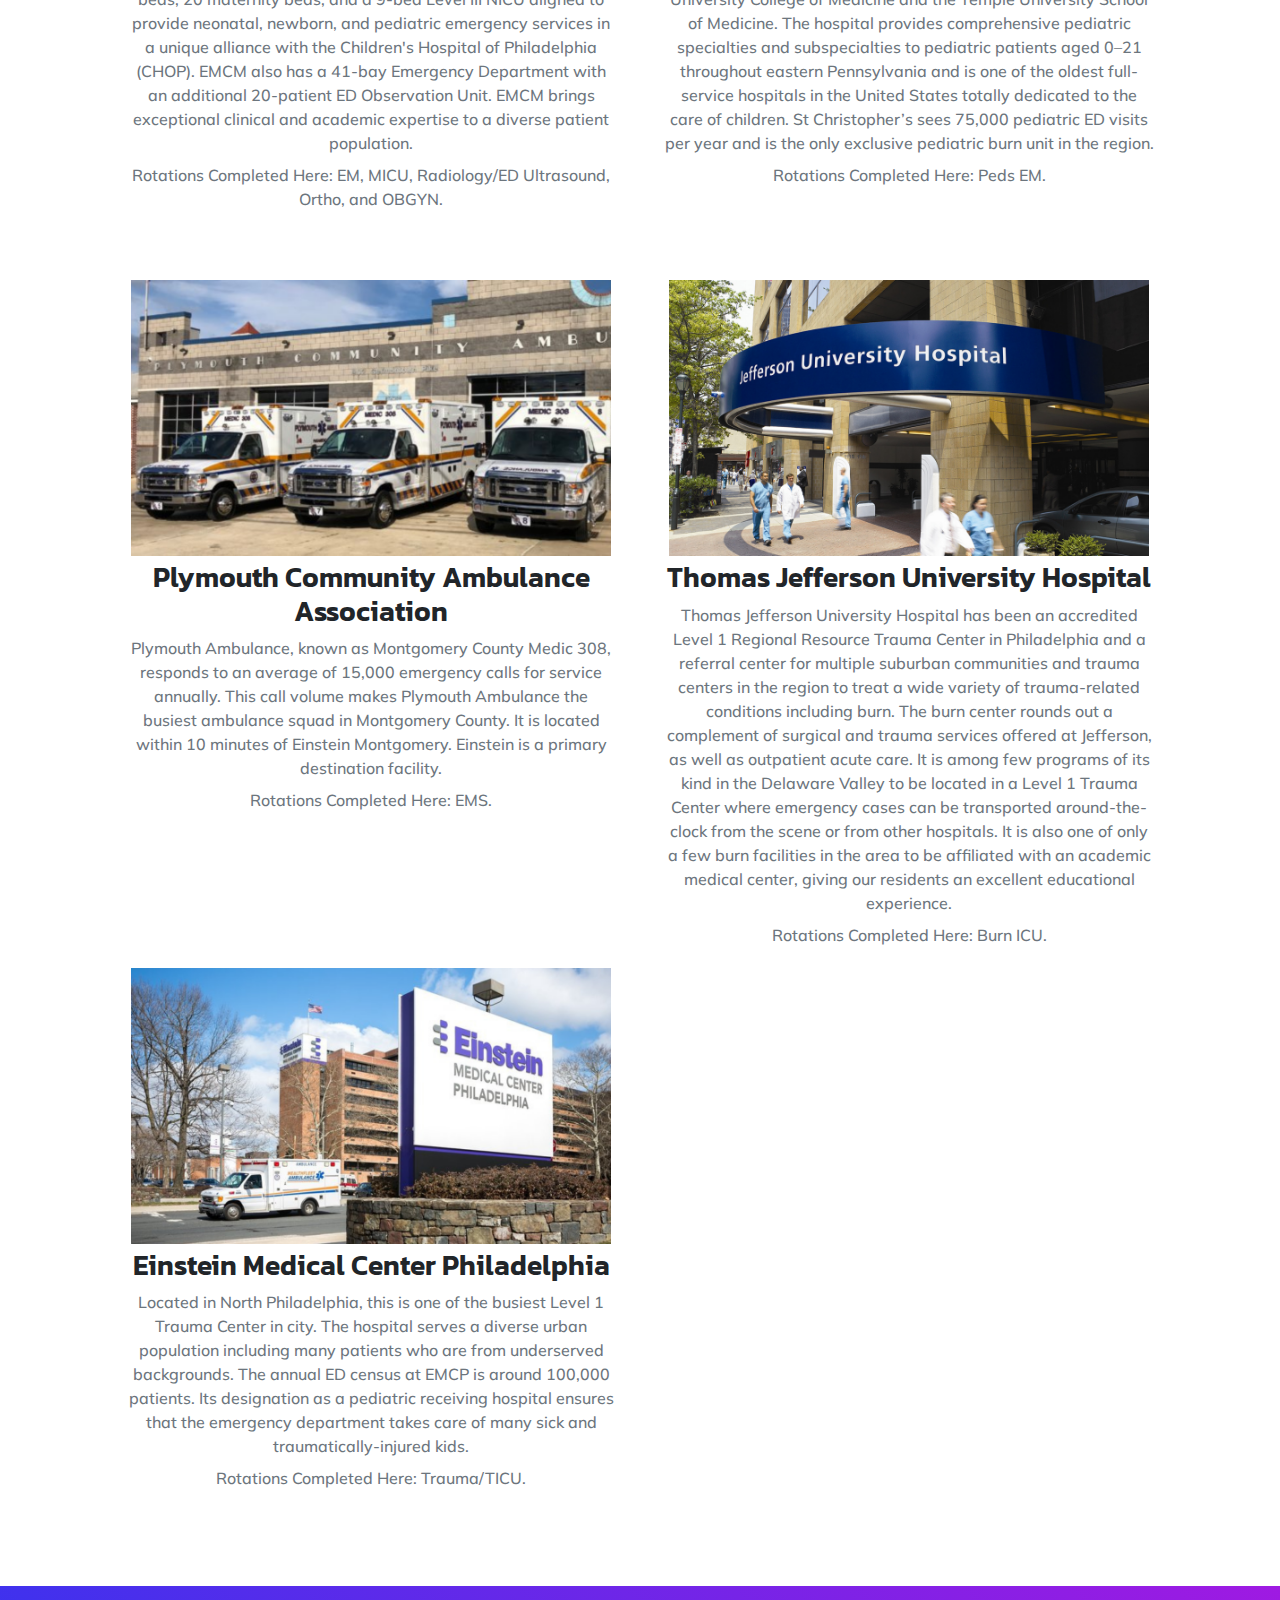
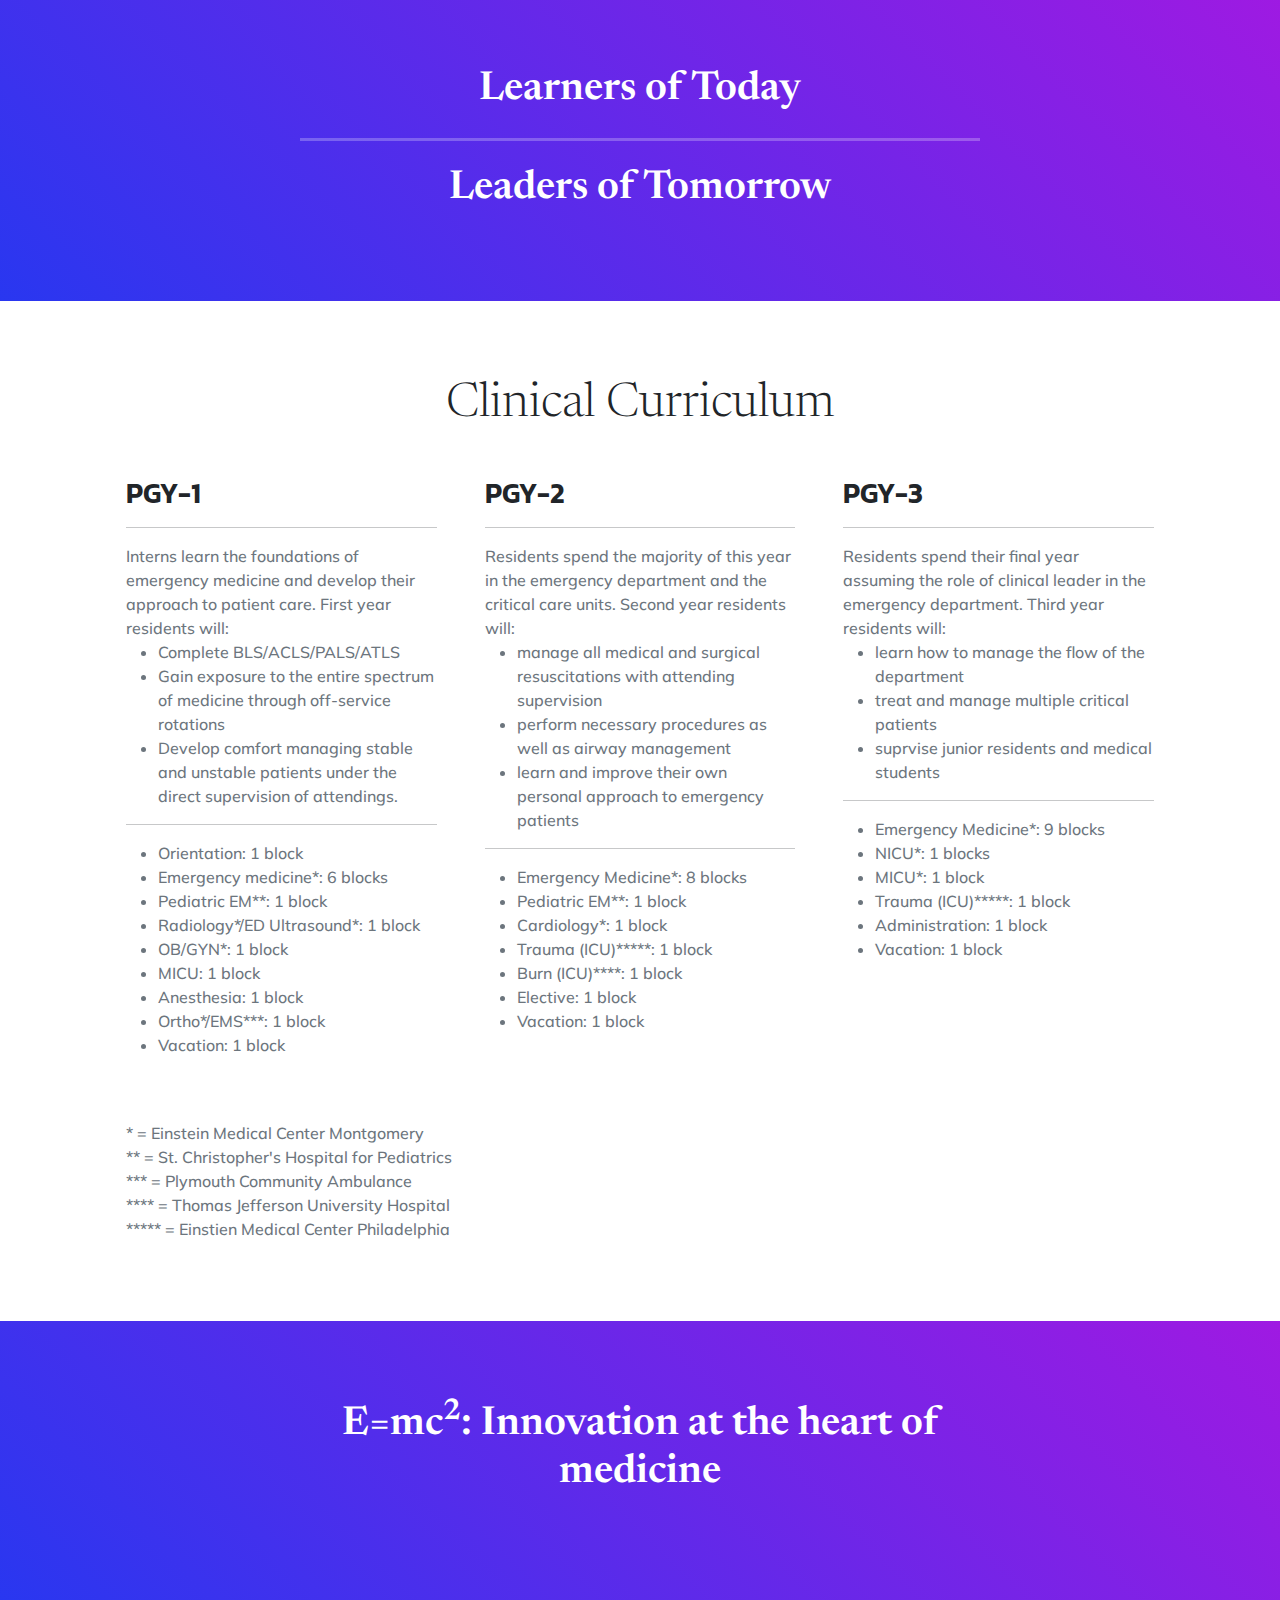
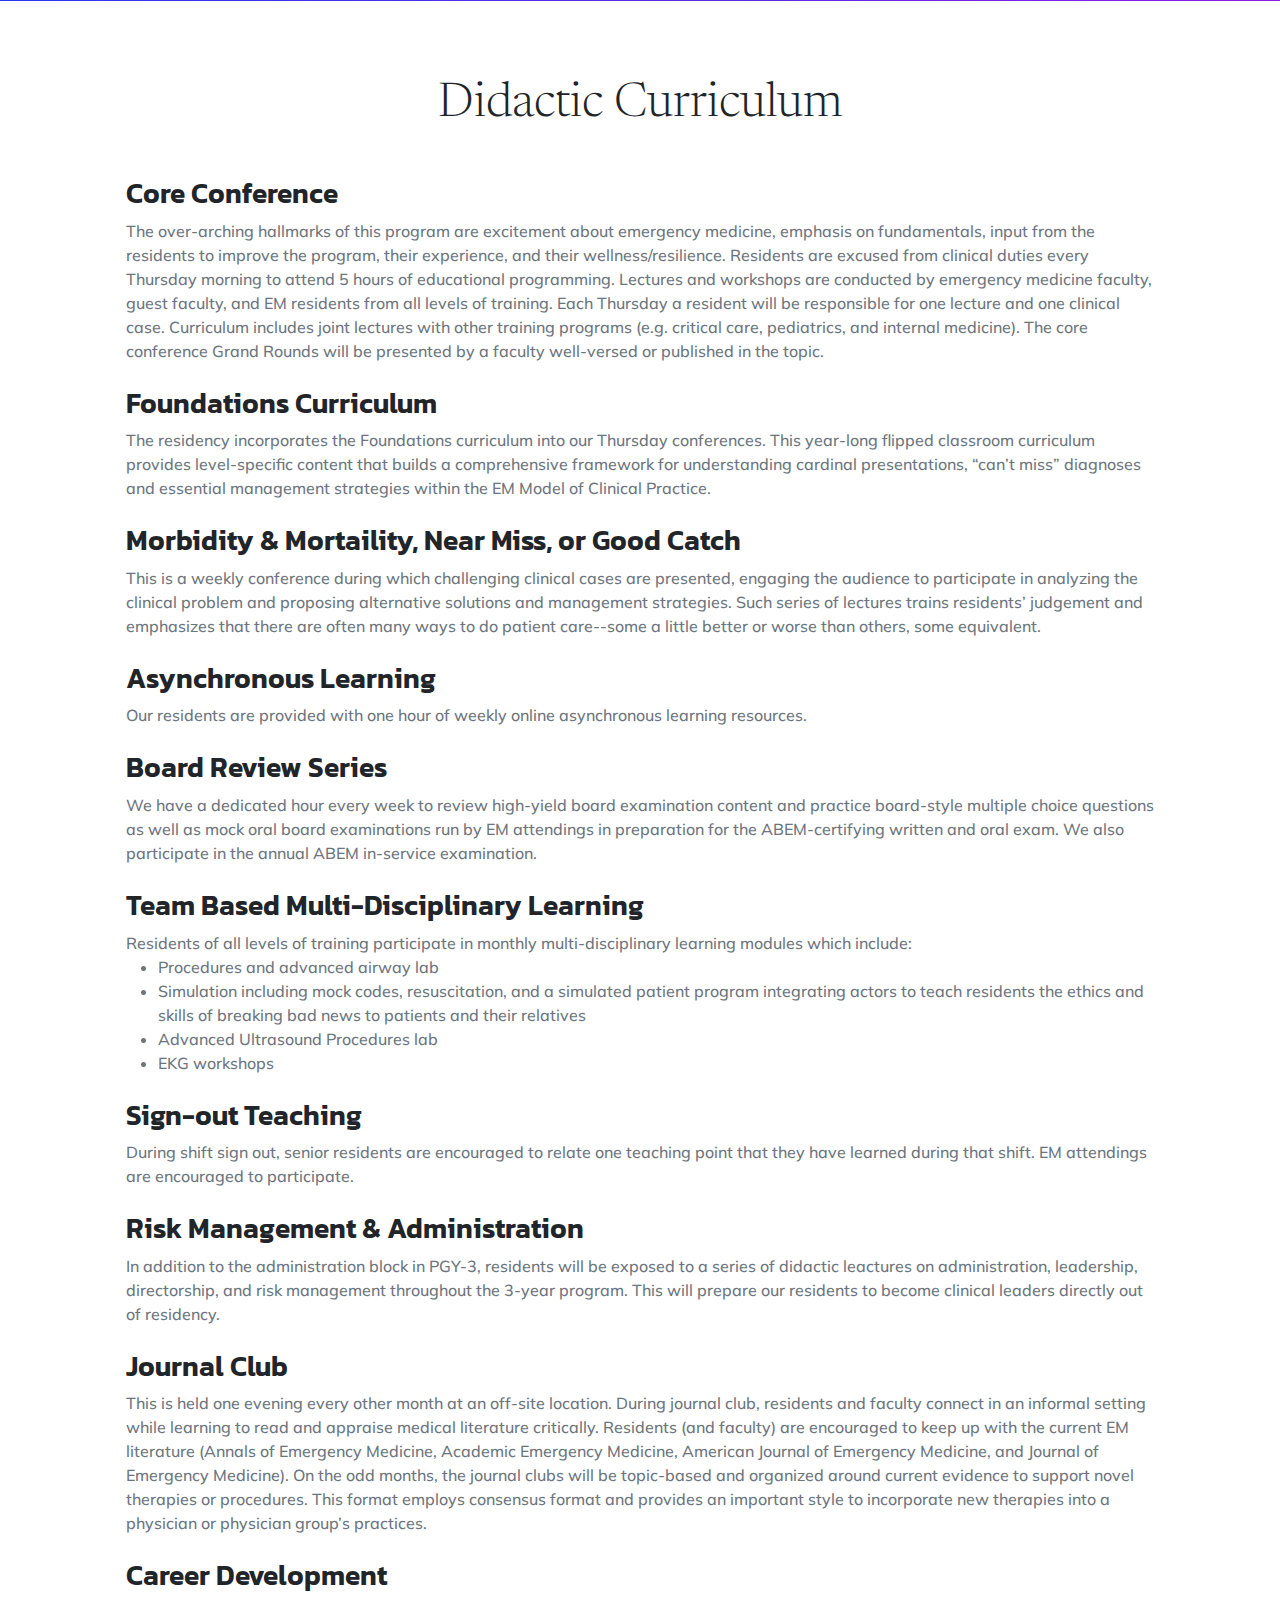
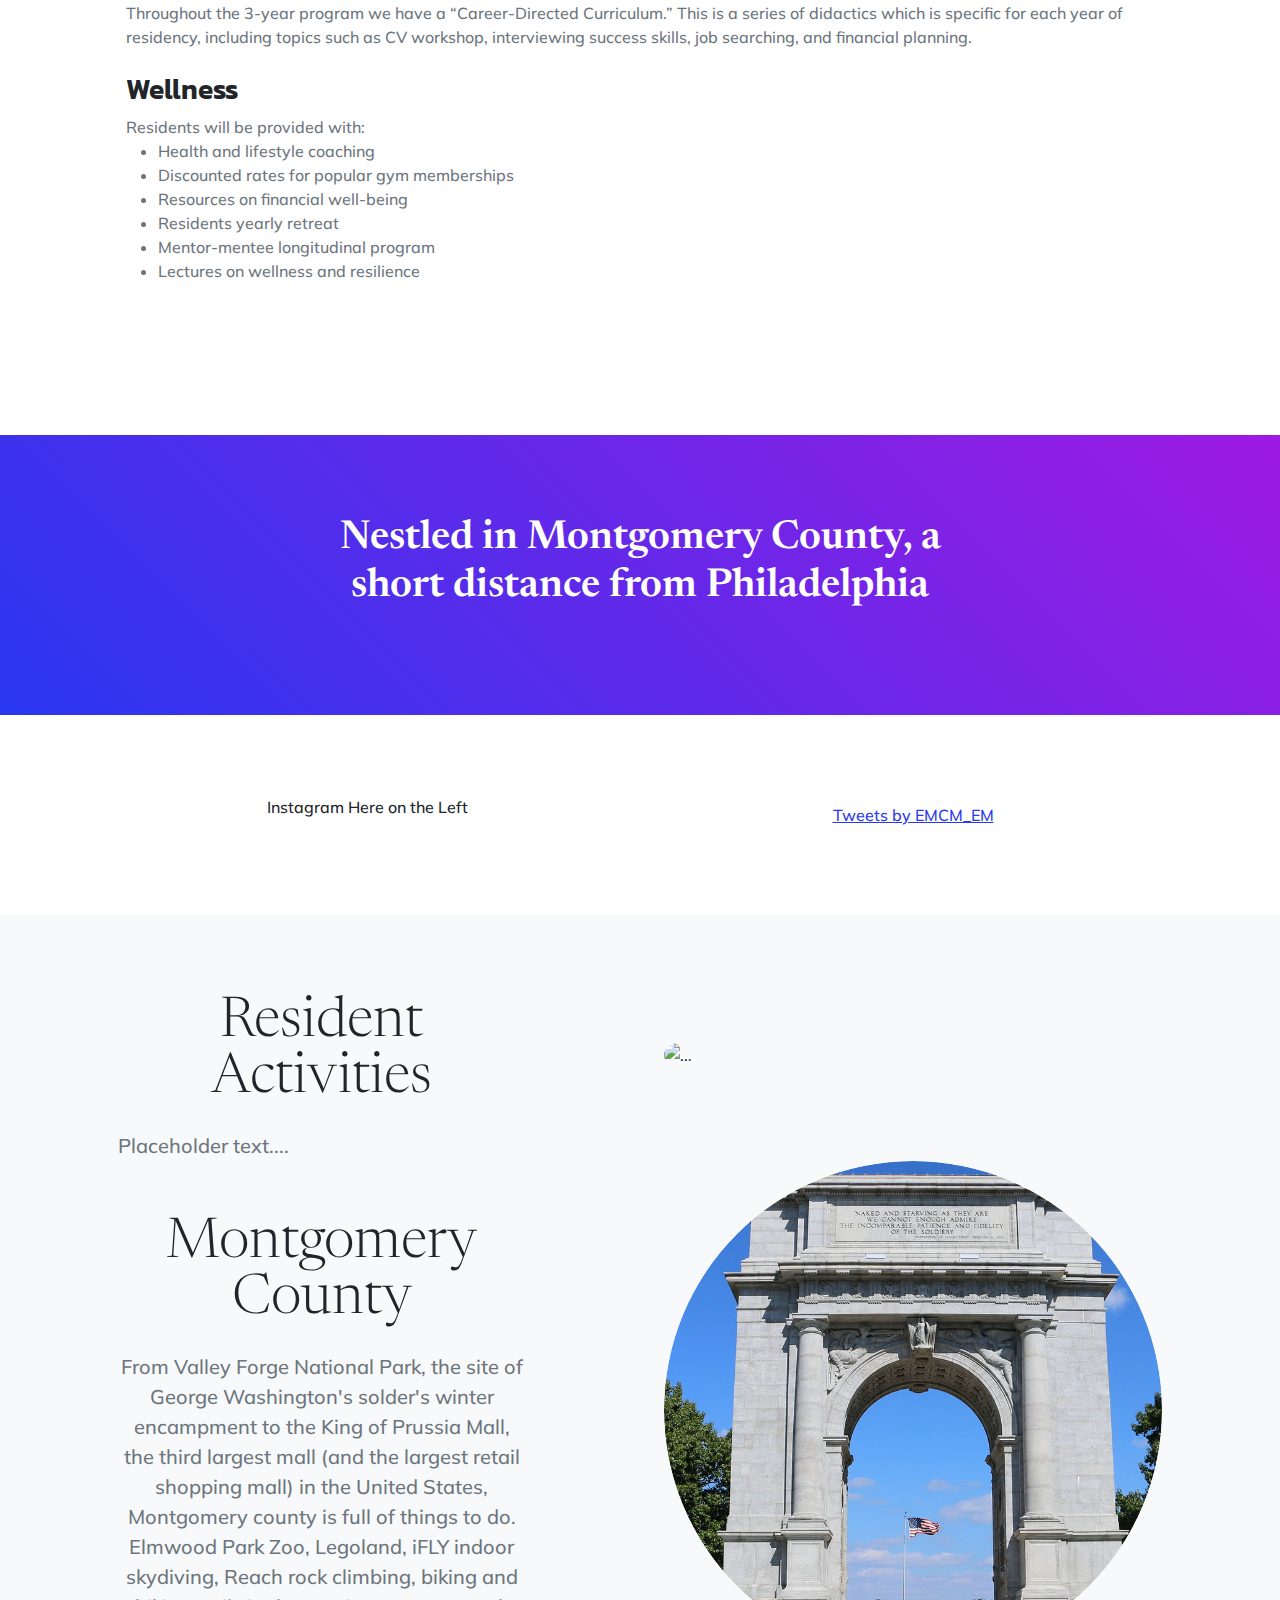
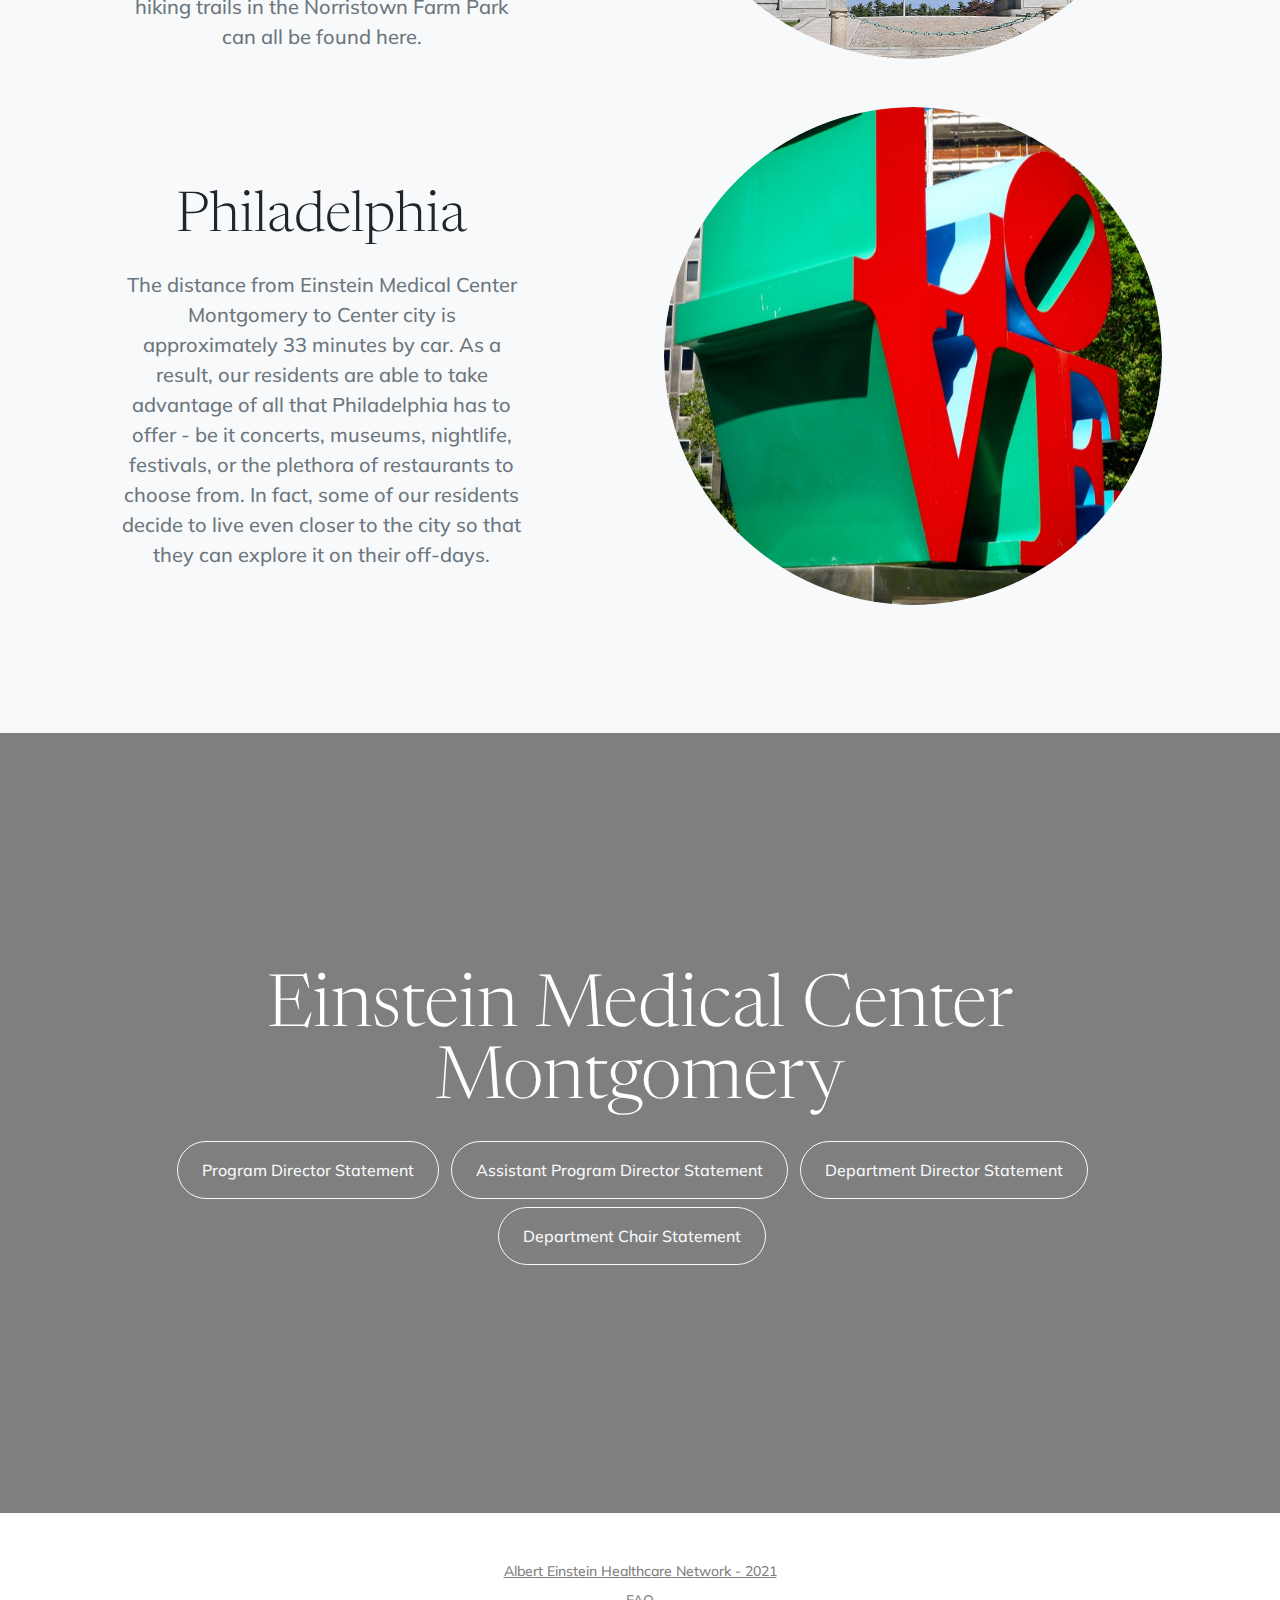
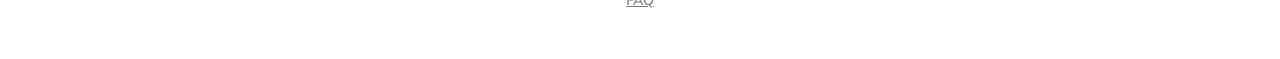
==== commit 82d825da: "Added Blog Site...but removed blog button" ====
--- a/index.html
+++ b/index.html
@@ -65,9 +65,10 @@
                         <div class="mb-5 mb-lg-0 text-center text-lg-start">
                             <!--<h1 class="display-1 lh-1 mb-3 text-justify font-weight-bold">Einstein Medical Center Montgomery </h1>-->
                             <p class="lead fw-normal text-muted mb-5">With <span class="k-yellow">humanity </span>, <span class="k-yellow">humility</span> and <span class="k-yellow">honor</span>, to heal by providing exceptionally intelligent and responsive healthcare and education for as many as we can reach.</p>
-                            <div class="d-flex flex-column flex-lg-row align-items-center">
-                                <a class="me-lg-3 mb-4 mb-lg-0" href="#!"><img class="app-badge rounded" src="assets/img/Untitled.svg" alt="..." /></a>
-                            </div>
+                            <!--Residency Blog Button is Hidden -->
+                            <!--<div class="d-flex flex-column flex-lg-row align-items-center">
+                                <a class="me-lg-3 mb-4 mb-lg-0" href="ResidencyBlog/blog.html"><img class="app-badge rounded" src="assets/img/Untitled.svg" alt="..." /></a>
+                            </div>-->
                             <div class="d-flex flex-column flex-lg-row align-items-center">
                                 <a class="me-lg-3 mb-4 mb-lg-0" href="https://twitter.com/EMCM_EM"><img class="img-responsive app-badge rounded" src="assets/img/Untitled2.svg" alt="..." /></a>
                             </div>
